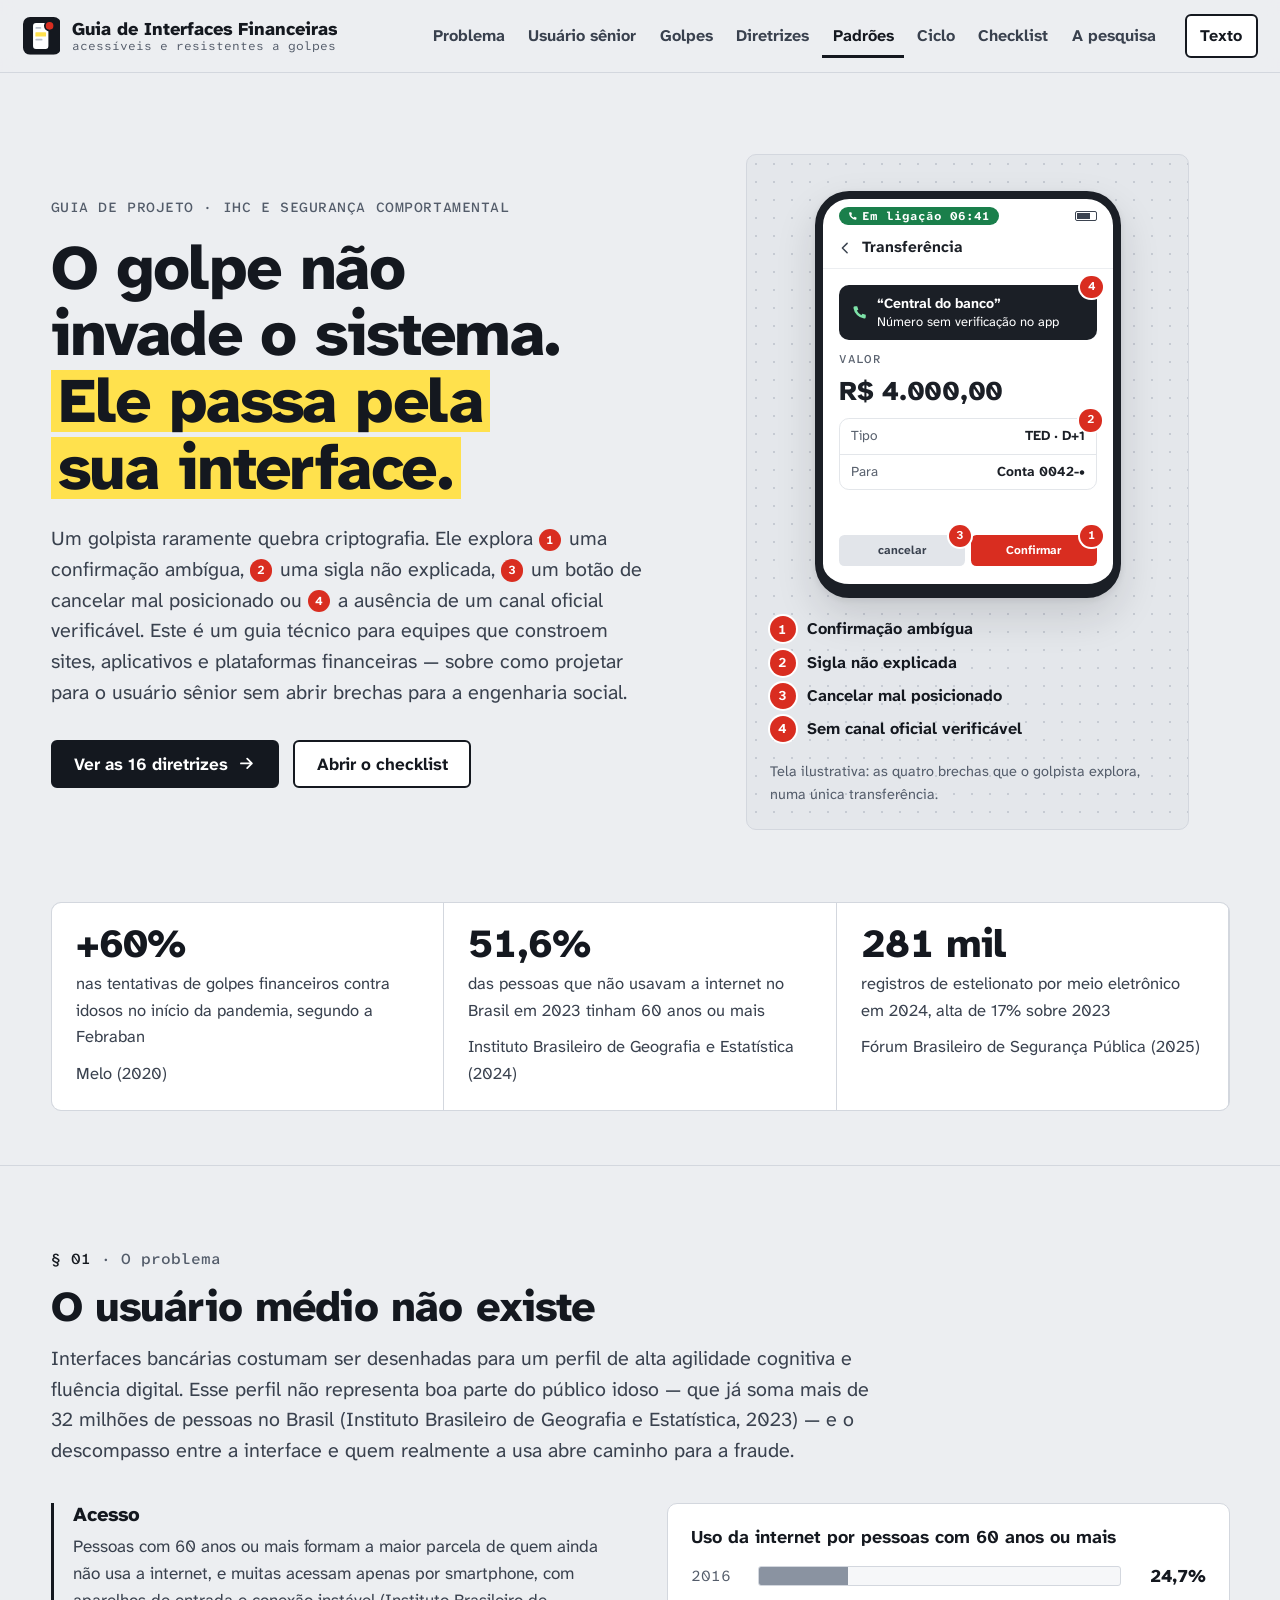
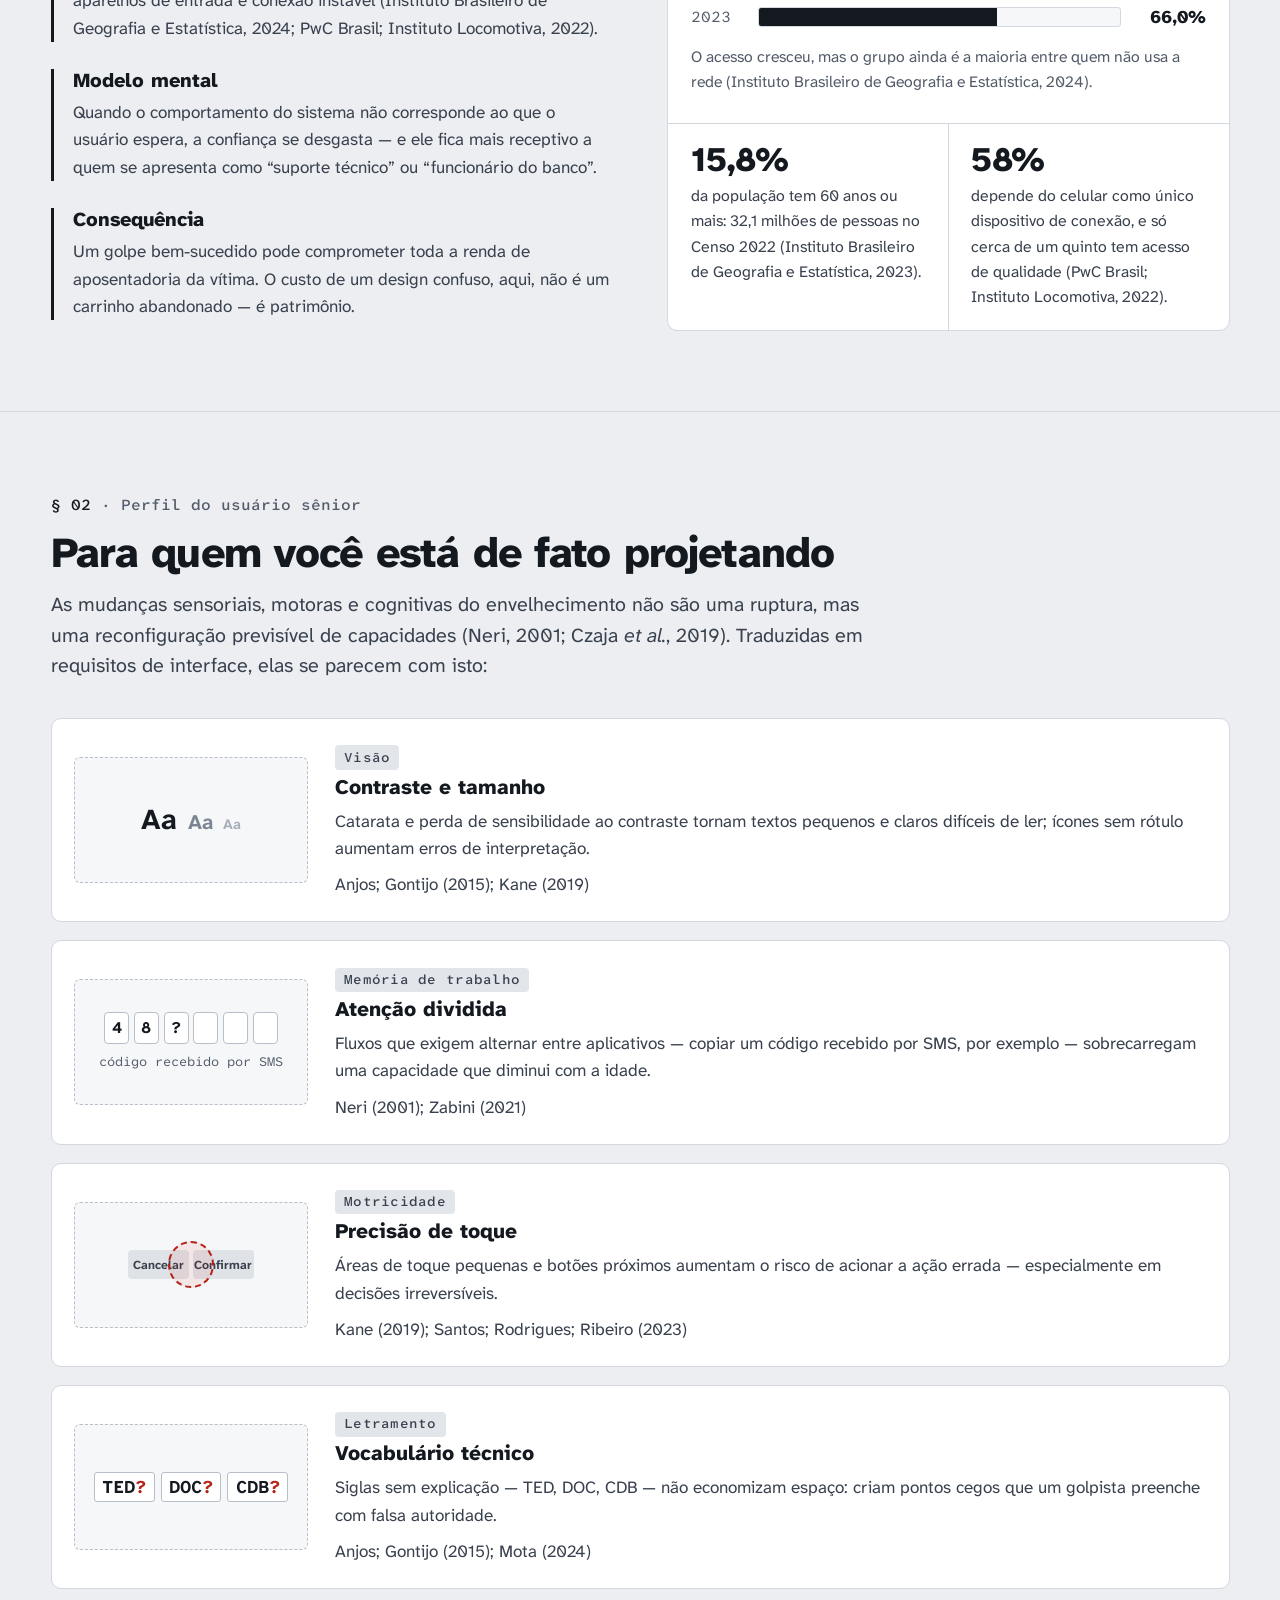
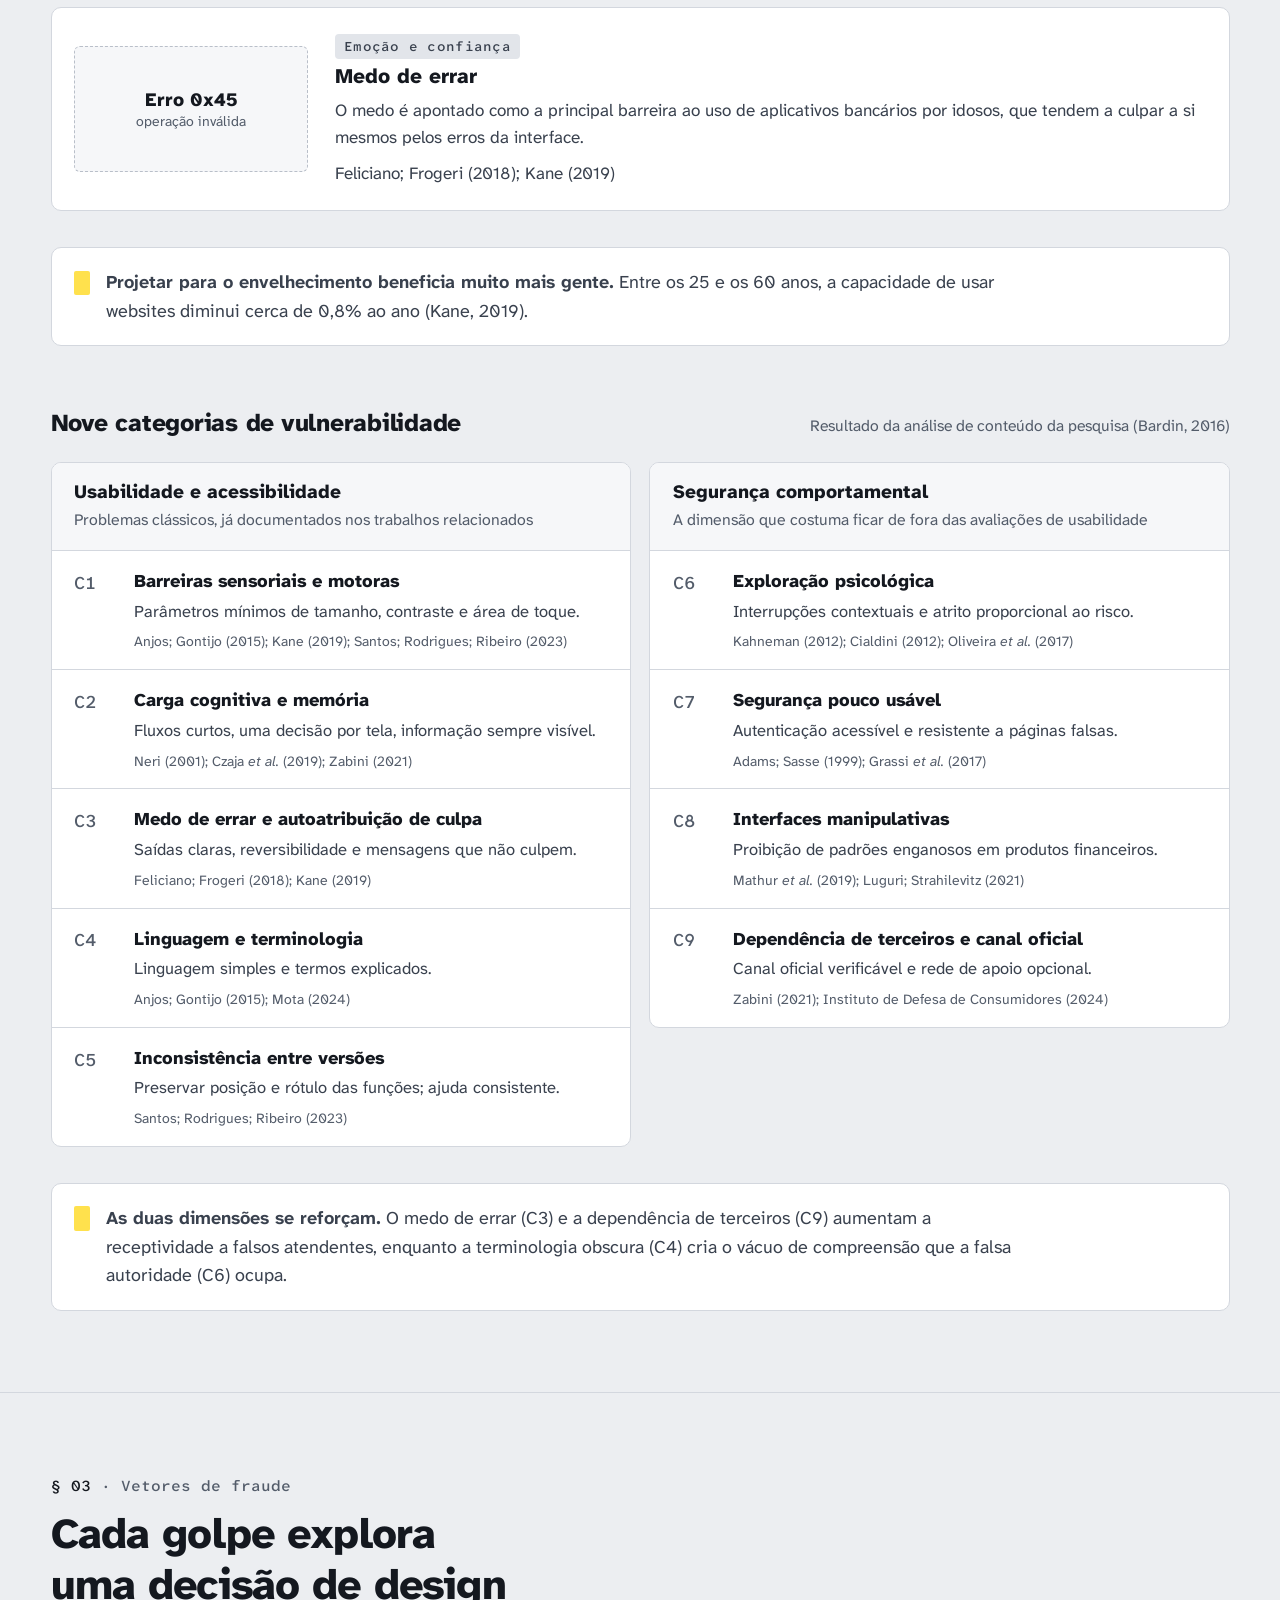
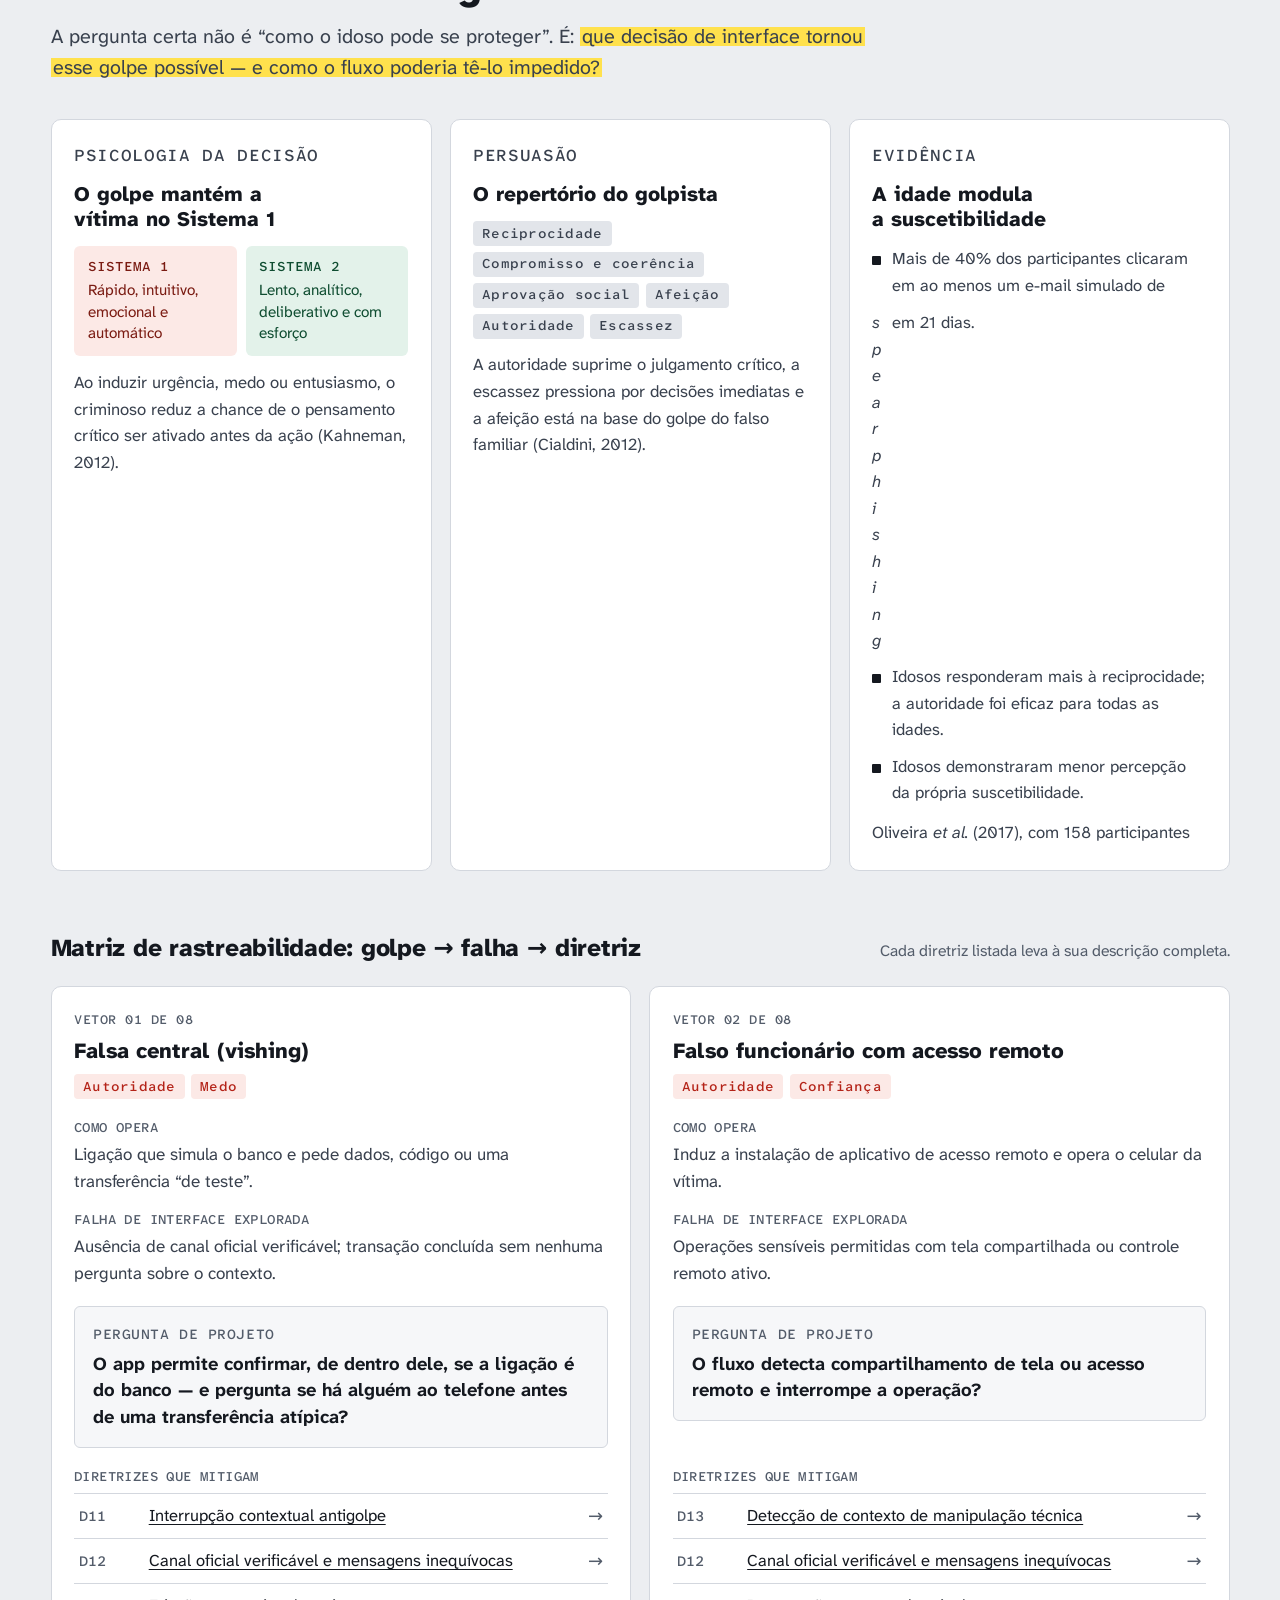
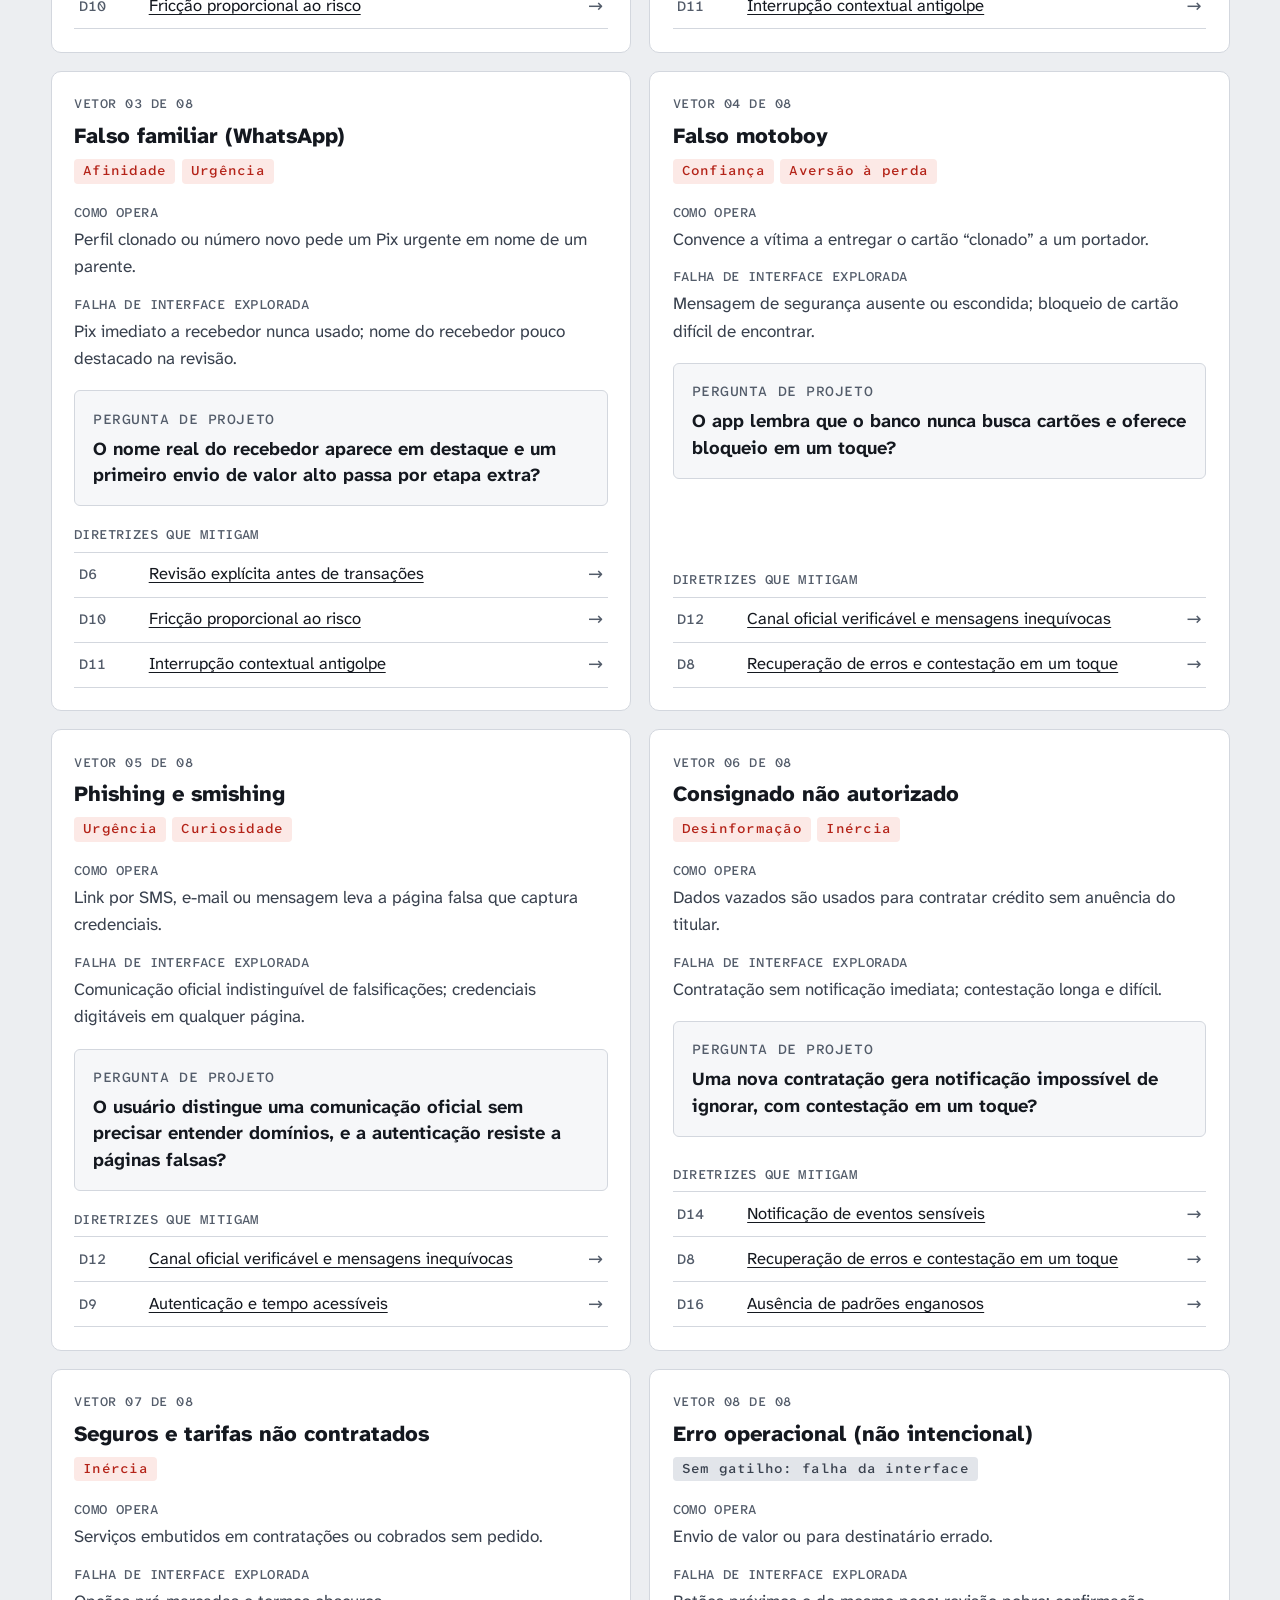
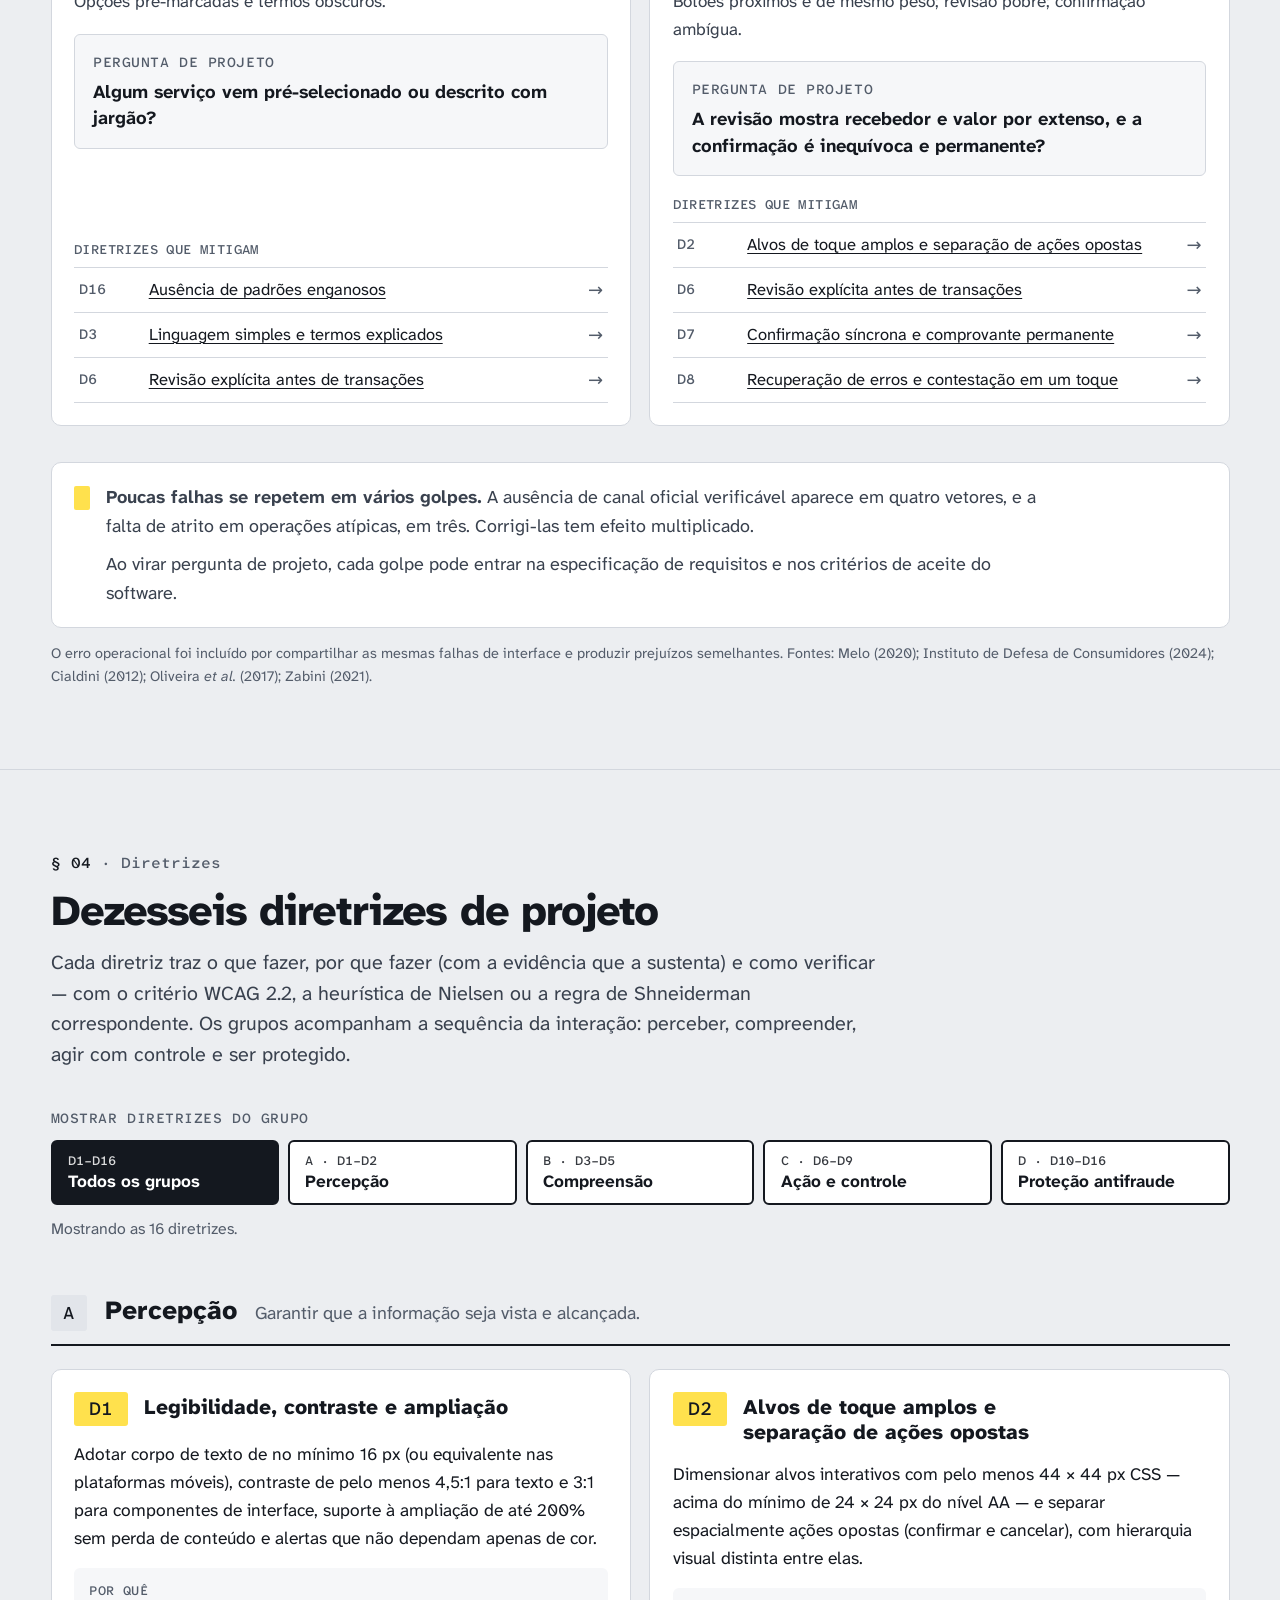
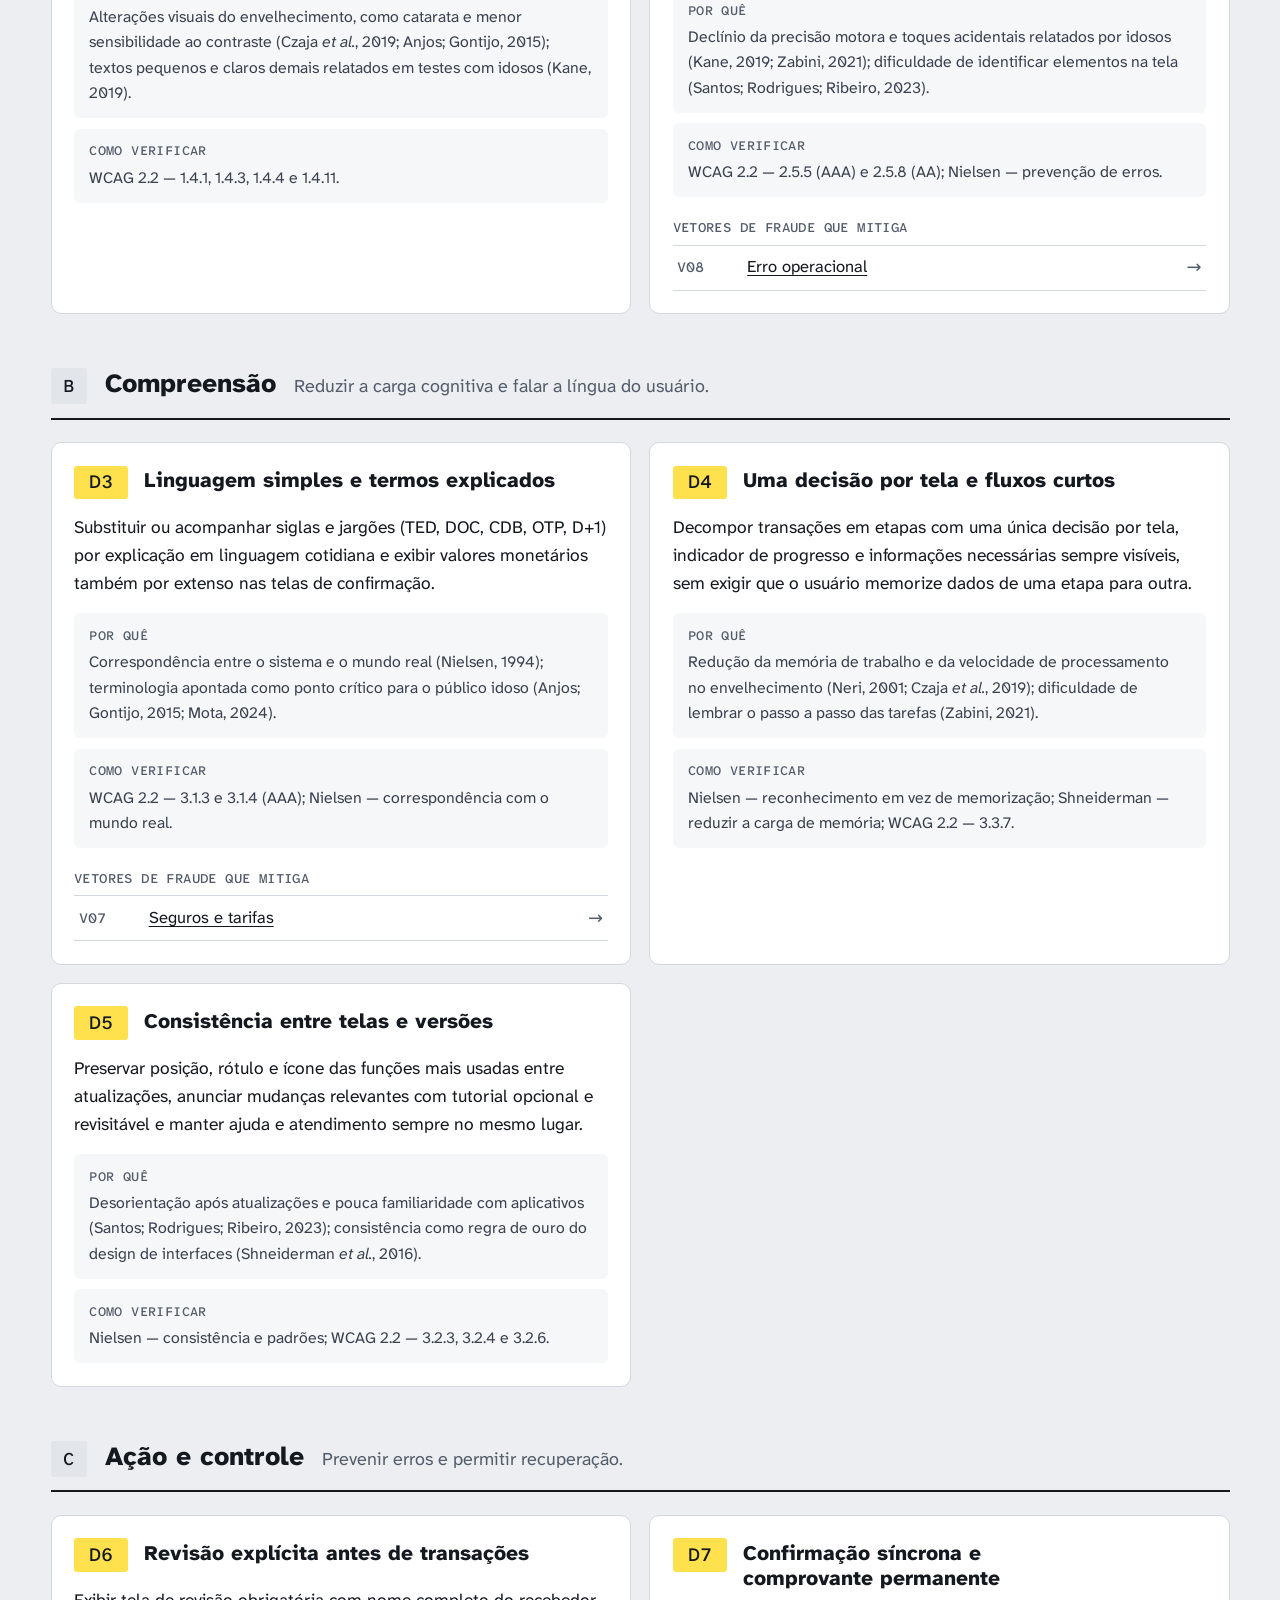
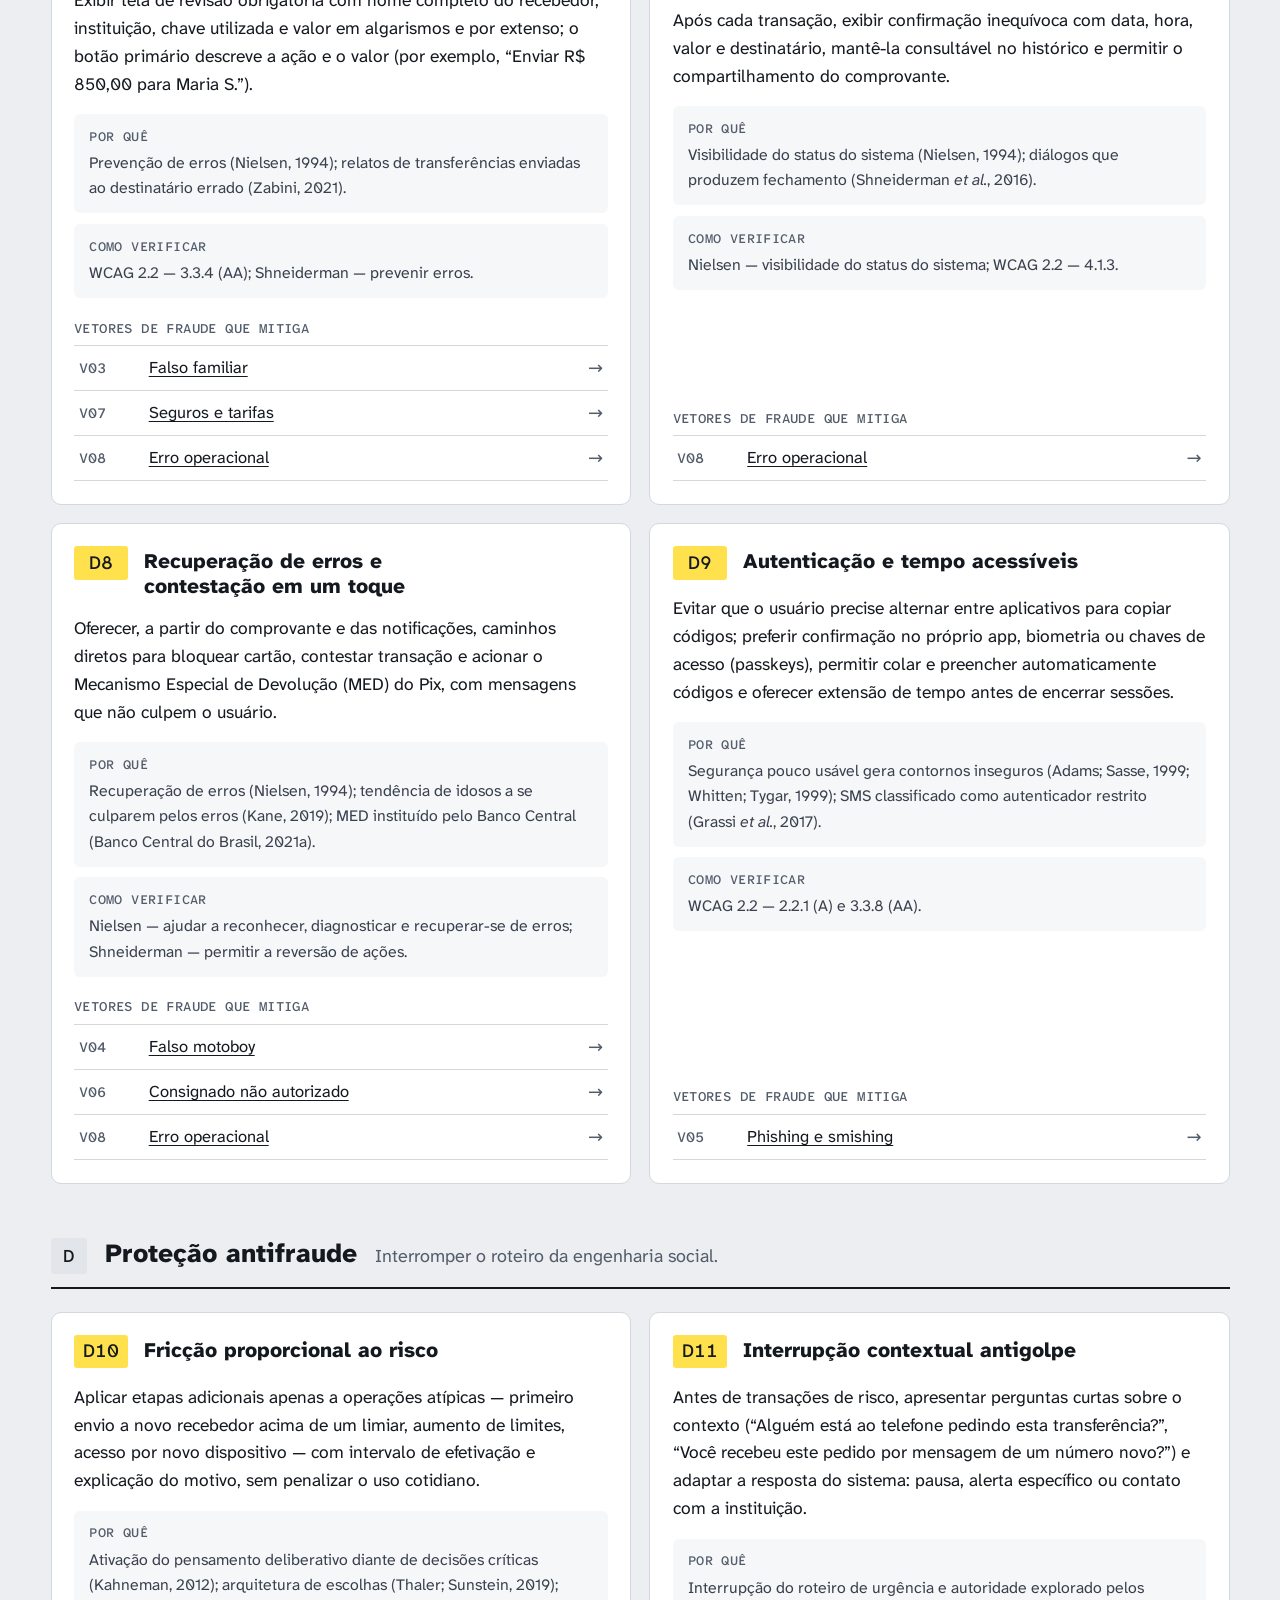
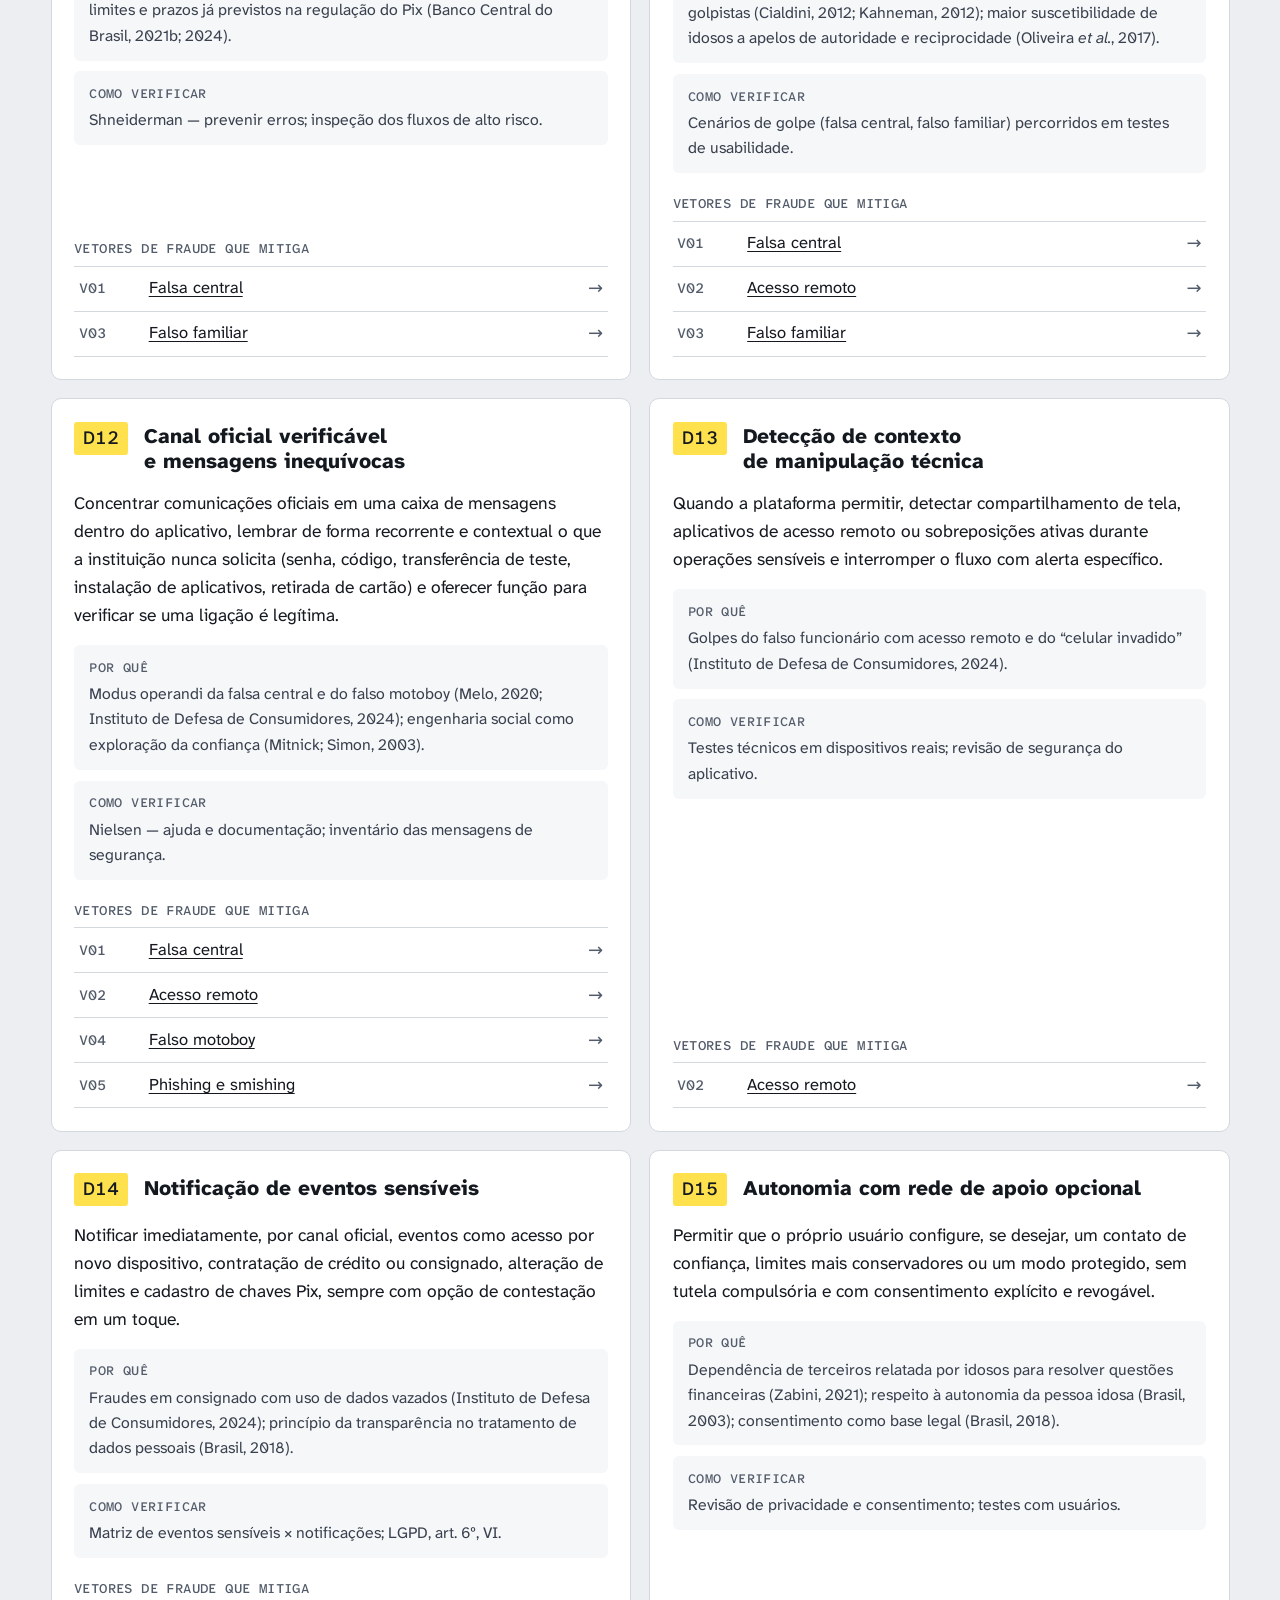
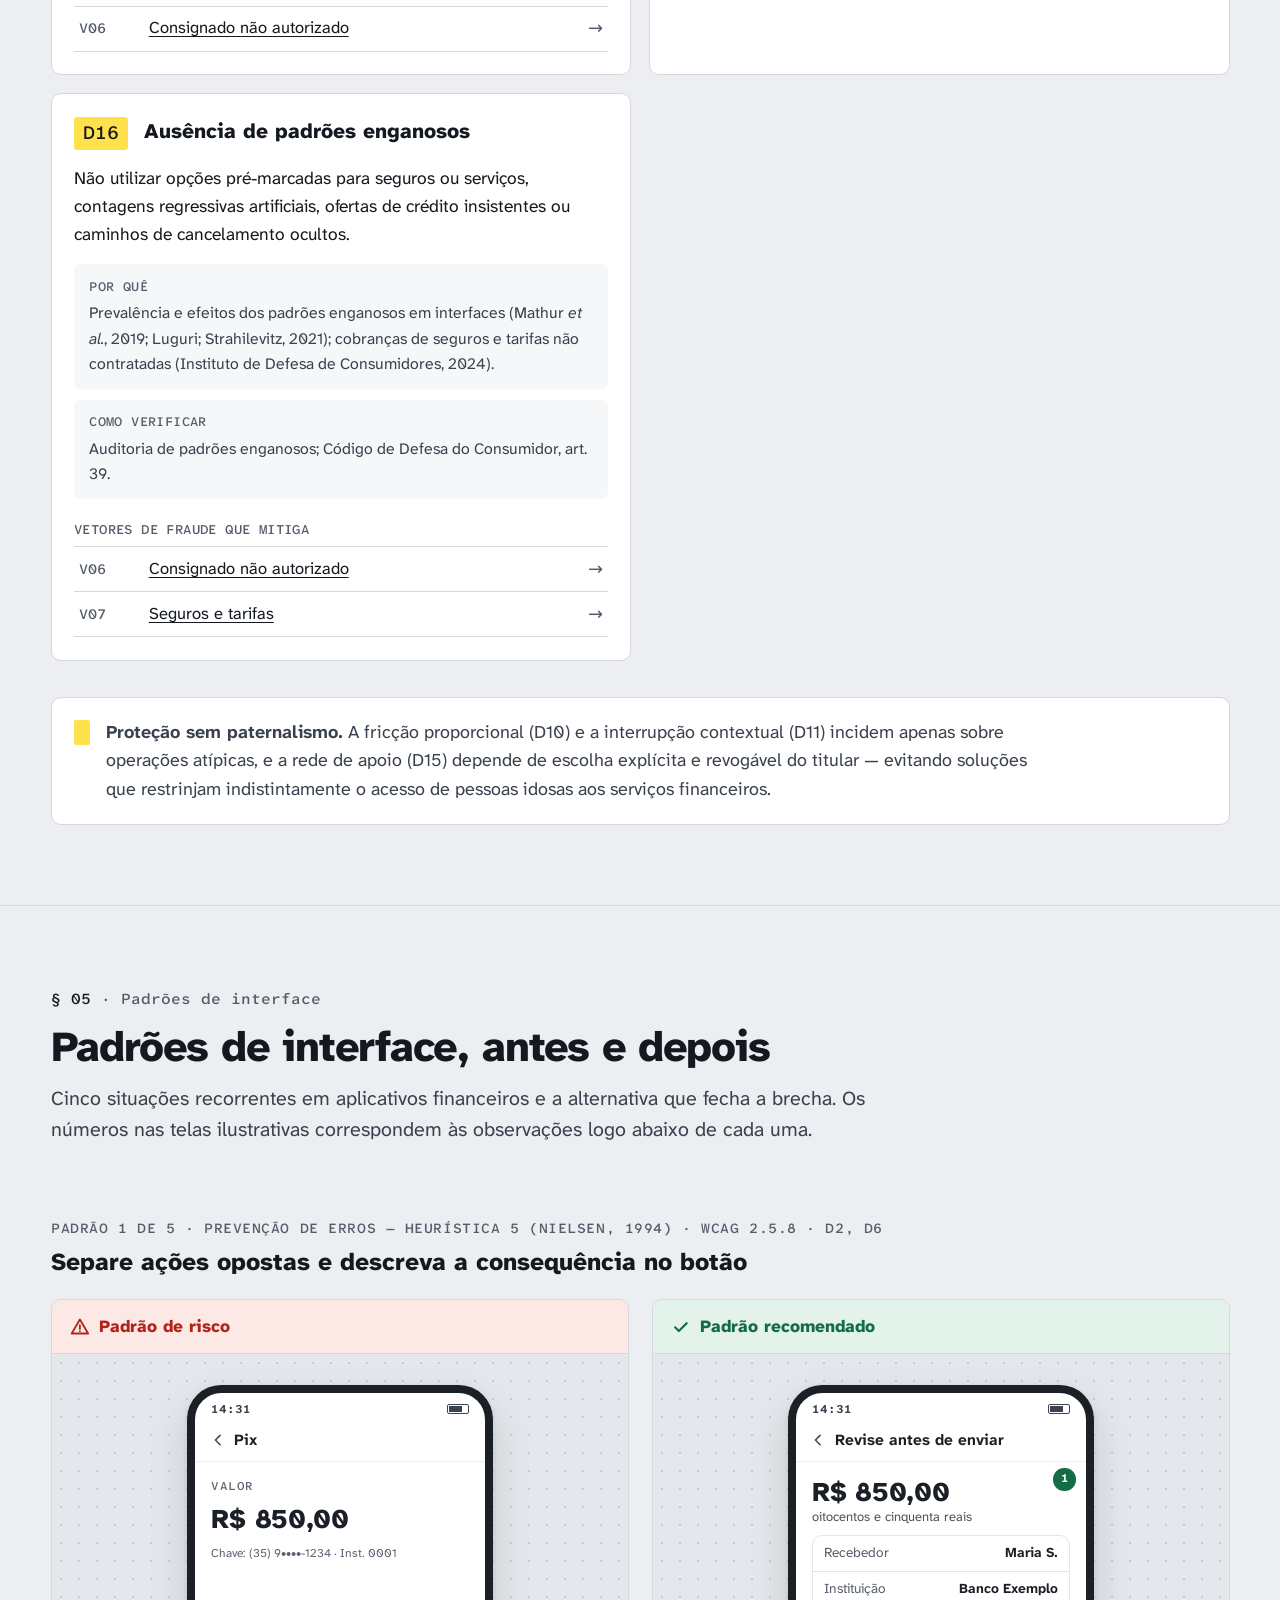
==== index.html @ 8b3ca44f "Reconstrói o site do TCC como "Guia de Interfaces Financeiras" - index.html substitui design-senior-" ====
<!DOCTYPE html>
<html lang="pt-BR">
<head>
<meta charset="UTF-8">
<meta name="viewport" content="width=device-width, initial-scale=1, viewport-fit=cover">
<title>Guia de Interfaces Financeiras</title>
<meta name="description" content="Guia com 16 diretrizes, padrões de interface e checklist para criar apps financeiros acessíveis ao público idoso e resistentes à engenharia social.">
<meta name="author" content="Leonardo Brandão; Endrio Emanuel Ferreira Soares">
<meta name="keywords" content="interação humano-computador, acessibilidade, engenharia social, fraudes financeiras, pessoa idosa, WCAG 2.2, guia de interfaces">
<meta name="theme-color" content="#14181f">
<meta name="color-scheme" content="light">
<meta name="robots" content="index, follow">
<link rel="canonical" href="https://guia-interfaces-financeiras.vercel.app/">

<meta property="og:type" content="website">
<meta property="og:locale" content="pt_BR">
<meta property="og:site_name" content="Guia de Interfaces Financeiras">
<meta property="og:title" content="Guia de Interfaces Financeiras — o golpe não invade o sistema, ele passa pela sua interface">
<meta property="og:description" content="16 diretrizes, 8 vetores de fraude mapeados, padrões antes e depois e um checklist de 26 itens para interfaces financeiras acessíveis ao público idoso e resistentes a golpes.">
<meta property="og:url" content="https://guia-interfaces-financeiras.vercel.app/">
<meta property="og:image" content="https://guia-interfaces-financeiras.vercel.app/assets/img/og-image.png">
<meta property="og:image:width" content="1200">
<meta property="og:image:height" content="630">
<meta property="og:image:alt" content="Guia de Interfaces Financeiras: o golpe não invade o sistema, ele passa pela sua interface.">
<meta name="twitter:card" content="summary_large_image">
<meta name="twitter:title" content="Guia de Interfaces Financeiras">
<meta name="twitter:description" content="Interfaces financeiras acessíveis ao público idoso e resistentes à engenharia social.">
<meta name="twitter:image" content="https://guia-interfaces-financeiras.vercel.app/assets/img/og-image.png">

<link rel="icon" href="/favicon.ico" sizes="32x32">
<link rel="icon" href="/favicon.svg" type="image/svg+xml">
<link rel="apple-touch-icon" href="/apple-touch-icon.png">
<link rel="manifest" href="/site.webmanifest">

<link rel="preconnect" href="https://fonts.googleapis.com">
<link rel="preconnect" href="https://fonts.gstatic.com" crossorigin>
<link rel="stylesheet" href="https://fonts.googleapis.com/css2?family=Atkinson+Hyperlegible+Next:ital,wght@0,400;0,700;0,800;1,400&family=Atkinson+Hyperlegible+Mono:wght@500&display=swap">
<link rel="stylesheet" href="/assets/css/styles.css?v=15">
<script src="/assets/js/boot.js?v=15"></script>
<script src="/assets/js/app.js?v=15" defer></script>

<script type="application/ld+json">
{
  "@context": "https://schema.org",
  "@graph": [
    {
      "@type": "WebSite",
      "name": "Guia de Interfaces Financeiras",
      "url": "https://guia-interfaces-financeiras.vercel.app/",
      "inLanguage": "pt-BR"
    },
    {
      "@type": "Thesis",
      "name": "Guia para o desenvolvimento de interfaces financeiras acessíveis ao público idoso e resistentes à engenharia social",
      "inSupportOf": "Bacharelado em Sistemas de Informação",
      "inLanguage": "pt-BR",
      "datePublished": "2026",
      "author": [
        { "@type": "Person", "name": "Leonardo Brandão" },
        { "@type": "Person", "name": "Endrio Emanuel Ferreira Soares" }
      ],
      "contributor": { "@type": "Person", "name": "Daniela Augusta Guimarães Dias", "jobTitle": "Orientadora" },
      "sourceOrganization": {
        "@type": "EducationalOrganization",
        "name": "Instituto Federal de Educação, Ciência e Tecnologia do Sul de Minas Gerais — Campus Machado"
      },
      "keywords": "interação humano-computador; acessibilidade; engenharia social; fraudes financeiras; pessoa idosa",
      "abstract": "Guia metodológico, em formato de website, que orienta desenvolvedores, designers e equipes de produto na criação de interfaces financeiras acessíveis ao público idoso e estruturalmente mais resistentes a golpes baseados em engenharia social."
    }
  ]
}
</script>
</head>
<body>

<svg width="0" height="0" class="visually-hidden" aria-hidden="true" focusable="false">
  <symbol id="i-logo" viewBox="0 0 64 64"><rect width="64" height="64" rx="12" fill="#14181f"/><rect x="17" y="10" width="26" height="44" rx="5" fill="#fff"/><rect x="21" y="26" width="18" height="7" rx="1" fill="#ffe14d"/><rect x="21" y="37" width="12" height="3" rx="1.5" fill="#b9bfc9"/><rect x="21" y="17" width="10" height="3" rx="1.5" fill="#b9bfc9"/><circle cx="45" cy="15" r="8" fill="#d92d20" stroke="#14181f" stroke-width="3"/></symbol>
  <symbol id="i-menu" viewBox="0 0 24 24"><path d="M4 7h16M4 12h16M4 17h16" fill="none" stroke="currentColor" stroke-width="2.2" stroke-linecap="round"/></symbol>
  <symbol id="i-close" viewBox="0 0 24 24"><path d="M6 6l12 12M18 6 6 18" fill="none" stroke="currentColor" stroke-width="2.2" stroke-linecap="round"/></symbol>
  <symbol id="i-warn" viewBox="0 0 24 24"><path d="M12 3 2 20h20L12 3Z" fill="none" stroke="currentColor" stroke-width="2.2" stroke-linejoin="round"/><path d="M12 10v4.5M12 17.2v.01" stroke="currentColor" stroke-width="2.2" stroke-linecap="round"/></symbol>
  <symbol id="i-check" viewBox="0 0 24 24"><path d="m5 12.5 4.5 4.5L19 7.5" fill="none" stroke="currentColor" stroke-width="2.6" stroke-linecap="round" stroke-linejoin="round"/></symbol>
  <symbol id="i-back" viewBox="0 0 24 24"><path d="M15 5 8 12l7 7" fill="none" stroke="currentColor" stroke-width="2.2" stroke-linecap="round" stroke-linejoin="round"/></symbol>
  <symbol id="i-phone" viewBox="0 0 24 24"><path d="M6.6 3h3l1.5 4.5-2 1.3a12 12 0 0 0 6.1 6.1l1.3-2 4.5 1.5v3a2 2 0 0 1-2.2 2A17 17 0 0 1 4.6 5.2 2 2 0 0 1 6.6 3Z" fill="currentColor"/></symbol>
  <symbol id="i-finger" viewBox="0 0 24 24"><path d="M12 11v3.5c0 2.2-.6 4.2-1.7 6M8.5 9.6A3.5 3.5 0 0 1 15.5 11v2.2c0 2.4-.5 4.8-1.4 7M5.6 8.2A7 7 0 0 1 19 11v1.5M5 12v1.5c0 2-.4 3.7-1 5.3M17.5 18c.6-1.6 1-3.3 1.2-5" fill="none" stroke="currentColor" stroke-width="1.7" stroke-linecap="round"/></symbol>
  <symbol id="i-lock" viewBox="0 0 24 24"><rect x="5" y="10.5" width="14" height="10" rx="2" fill="none" stroke="currentColor" stroke-width="2"/><path d="M8 10.5V8a4 4 0 0 1 8 0v2.5" fill="none" stroke="currentColor" stroke-width="2"/></symbol>
  <symbol id="i-chev" viewBox="0 0 24 24"><path d="m6 9 6 6 6-6" fill="none" stroke="currentColor" stroke-width="2.2" stroke-linecap="round" stroke-linejoin="round"/></symbol>
  <symbol id="i-up" viewBox="0 0 24 24"><path d="M12 19V5M6 11l6-6 6 6" fill="none" stroke="currentColor" stroke-width="2.4" stroke-linecap="round" stroke-linejoin="round"/></symbol>
  <symbol id="i-print" viewBox="0 0 24 24"><path d="M7 9V3h10v6M7 17H4v-7h16v7h-3M7 14h10v7H7z" fill="none" stroke="currentColor" stroke-width="2" stroke-linejoin="round"/></symbol>
  <symbol id="i-arrow" viewBox="0 0 24 24"><path d="M5 12h14M13 6l6 6-6 6" fill="none" stroke="currentColor" stroke-width="2.2" stroke-linecap="round" stroke-linejoin="round"/></symbol>
</svg>

<a class="skip" href="#conteudo">Pular para o conteúdo</a>

<header class="top">
  <div class="topbar">
    <a class="brand" href="#inicio">
      <svg aria-hidden="true"><use href="#i-logo"/></svg>
      <span class="brand-name"><b>Guia de Interfaces Financeiras</b><small>acessíveis e resistentes a golpes</small></span>
    </a>
    <nav class="primary" id="menu" aria-label="Seções do guia">
      <ul>
        <li><a href="#problema">Problema</a></li>
        <li><a href="#usuario">Usuário sênior</a></li>
        <li><a href="#golpes">Golpes</a></li>
        <li><a href="#diretrizes">Diretrizes</a></li>
        <li><a href="#padroes">Padrões</a></li>
        <li><a href="#ciclo">Ciclo</a></li>
        <li><a href="#checklist">Checklist</a></li>
        <li><a href="#pesquisa">A pesquisa</a></li>
      </ul>
    </nav>
    <div class="tools">
      <div class="textsize">
        <button class="tool-btn" type="button" id="ts-btn" aria-expanded="false" aria-controls="ts-panel"><span class="visually-hidden">Tamanho do </span>Texto</button>
        <div class="ts-panel" id="ts-panel" hidden>
          <p id="ts-title">Tamanho do texto</p>
          <div class="seg" role="group" aria-labelledby="ts-title">
            <button type="button" data-scale="1" aria-pressed="true"><span class="s1">Padrão</span></button>
            <button type="button" data-scale="1.15" aria-pressed="false"><span class="s2">Maior</span></button>
            <button type="button" data-scale="1.3" aria-pressed="false"><span class="s3">Máximo</span></button>
          </div>
          <p class="small">A página se reorganiza para manter tudo fácil de ler e de tocar.</p>
        </div>
      </div>
      <button class="tool-btn menu-btn" type="button" aria-expanded="false" aria-controls="menu"><svg aria-hidden="true"><use href="#i-menu"/></svg><span class="lbl">Menu</span></button>
    </div>
  </div>
  <div class="read-progress" aria-hidden="true"></div>
</header>

<main id="conteudo" tabindex="-1">

  <div class="wrap hero" id="inicio">
    <div class="hero-grid">
      <div>
        <p class="eyebrow">Guia de projeto · IHC e segurança comportamental</p>
        <h1>O golpe não invade o sistema. <span class="hl">Ele passa pela sua interface.</span></h1>
        <p class="lede">Um golpista raramente quebra criptografia. Ele explora <span class="pin" aria-hidden="true">1</span> uma confirmação ambígua, <span class="pin" aria-hidden="true">2</span> uma sigla não explicada, <span class="pin" aria-hidden="true">3</span> um botão de cancelar mal posicionado ou <span class="pin" aria-hidden="true">4</span> a ausência de um canal oficial verificável. Este é um guia técnico para equipes que constroem sites, aplicativos e plataformas financeiras — sobre como projetar para o usuário sênior sem abrir brechas para a engenharia social.</p>
        <div class="hero-cta">
          <a class="btn" href="#diretrizes">Ver as 16 diretrizes <svg aria-hidden="true"><use href="#i-arrow"/></svg></a>
          <a class="btn btn--line" href="#checklist">Abrir o checklist</a>
        </div>
      </div>

      <figure class="board" aria-labelledby="board-cap">
        <div class="phone" role="img" aria-label="Tela ilustrativa de transferência com quatro falhas marcadas: botão Confirmar genérico, sigla TED D+1 sem explicação, botão cancelar pequeno ao lado do confirmar e uma ligação da suposta central do banco sem forma de verificação no app.">
          <div class="ph-status"><span class="ph-call"><svg><use href="#i-phone"/></svg>Em ligação 06:41</span><span class="bat"></span></div>
          <div class="ph-bar"><svg><use href="#i-back"/></svg>Transferência</div>
          <div class="ph-body">
            <div class="ph-callcard a"><span class="pin">4</span><svg><use href="#i-phone"/></svg><span><b>“Central do banco”</b>Número sem verificação no app</span></div>
            <span class="ph-lbl">Valor</span>
            <span class="ph-amt">R$ 4.000,00</span>
            <div class="ph-rows a"><span class="pin">2</span><div><span>Tipo</span><span>TED · D+1</span></div><div><span>Para</span><span>Conta 0042-•</span></div></div>
            <span class="ph-fill"></span>
            <div class="m-row"><span class="m-btn flat a"><span class="pin">3</span>cancelar</span><span class="m-btn bad a"><span class="pin">1</span>Confirmar</span></div>
          </div>
        </div>
        <ol class="board-legend" aria-label="Falhas marcadas na tela">
          <li><span class="pin" aria-hidden="true">1</span>Confirmação ambígua</li>
          <li><span class="pin" aria-hidden="true">2</span>Sigla não explicada</li>
          <li><span class="pin" aria-hidden="true">3</span>Cancelar mal posicionado</li>
          <li><span class="pin" aria-hidden="true">4</span>Sem canal oficial verificável</li>
        </ol>
        <figcaption class="board-caption" id="board-cap">Tela ilustrativa: as quatro brechas que o golpista explora, numa única transferência.</figcaption>
      </figure>
    </div>

    <div class="facts-strip">
      <div class="fact"><b>+60%</b><span>nas tentativas de golpes financeiros contra idosos no início da pandemia, segundo a Febraban</span><span class="src">Melo (2020)</span></div>
      <div class="fact"><b>51,6%</b><span>das pessoas que não usavam a internet no Brasil em 2023 tinham 60 anos ou mais</span><span class="src">Instituto Brasileiro de Geografia e Estatística (2024)</span></div>
      <div class="fact"><b>281 mil</b><span>registros de estelionato por meio eletrônico em 2024, alta de 17% sobre 2023</span><span class="src">Fórum Brasileiro de Segurança Pública (2025)</span></div>
    </div>
  </div>

  <section id="problema" aria-labelledby="h-problema">
    <div class="wrap">
      <div class="sec-head">
        <p class="sec-num"><b>§ 01</b> · O problema</p>
        <h2 id="h-problema">O usuário médio não existe</h2>
        <p class="lede">Interfaces bancárias costumam ser desenhadas para um perfil de alta agilidade cognitiva e fluência digital. Esse perfil não representa boa parte do público idoso — que já soma mais de 32 milhões de pessoas no Brasil (Instituto Brasileiro de Geografia e Estatística, 2023) — e o descompasso entre a interface e quem realmente a usa abre caminho para a fraude.</p>
      </div>

      <div class="problem">
        <ul class="premises">
          <li><h3>Acesso</h3><p>Pessoas com 60 anos ou mais formam a maior parcela de quem ainda não usa a internet, e muitas acessam apenas por smartphone, com aparelhos de entrada e conexão instável (Instituto Brasileiro de Geografia e Estatística, 2024; PwC Brasil; Instituto Locomotiva, 2022).</p></li>
          <li><h3>Modelo mental</h3><p>Quando o comportamento do sistema não corresponde ao que o usuário espera, a confiança se desgasta — e ele fica mais receptivo a quem se apresenta como “suporte técnico” ou “funcionário do banco”.</p></li>
          <li><h3>Consequência</h3><p>Um golpe bem-sucedido pode comprometer toda a renda de aposentadoria da vítima. O custo de um design confuso, aqui, não é um carrinho abandonado — é patrimônio.</p></li>
        </ul>

        <div class="sheet data-sheet">
          <div>
            <h3>Uso da internet por pessoas com 60 anos ou mais</h3>
            <div class="bars" role="img" aria-label="Uso da internet por idosos: 24,7% em 2016 e 66,0% em 2023">
              <div class="bar-row"><span class="yr">2016</span><span class="bar-track"><span class="bar-fill w247"></span></span><span class="val">24,7%</span></div>
              <div class="bar-row"><span class="yr">2023</span><span class="bar-track"><span class="bar-fill w660"></span></span><span class="val">66,0%</span></div>
            </div>
            <p class="small mt-s">O acesso cresceu, mas o grupo ainda é a maioria entre quem não usa a rede (Instituto Brasileiro de Geografia e Estatística, 2024).</p>
          </div>
          <div class="data-pair">
            <div><b>15,8%</b><span>da população tem 60 anos ou mais: 32,1 milhões de pessoas no Censo 2022 (Instituto Brasileiro de Geografia e Estatística, 2023).</span></div>
            <div><b>58%</b><span>depende do celular como único dispositivo de conexão, e só cerca de um quinto tem acesso de qualidade (PwC Brasil; Instituto Locomotiva, 2022).</span></div>
          </div>
        </div>
      </div>
    </div>
  </section>

  <section id="usuario" aria-labelledby="h-usuario">
    <div class="wrap">
      <div class="sec-head">
        <p class="sec-num"><b>§ 02</b> · Perfil do usuário sênior</p>
        <h2 id="h-usuario">Para quem você está de fato projetando</h2>
        <p class="lede">As mudanças sensoriais, motoras e cognitivas do envelhecimento não são uma ruptura, mas uma reconfiguração previsível de capacidades (Neri, 2001; Czaja <em>et al.</em>, 2019). Traduzidas em requisitos de interface, elas se parecem com isto:</p>
      </div>

      <ul class="abilities">
        <li class="ability">
          <div class="specimen" aria-hidden="true"><div class="sp-contrast"><span></span><span></span><span></span></div></div>
          <div><span class="tag">Visão</span><h3>Contraste e tamanho</h3><p>Catarata e perda de sensibilidade ao contraste tornam textos pequenos e claros difíceis de ler; ícones sem rótulo aumentam erros de interpretação.</p><p class="src">Anjos; Gontijo (2015); Kane (2019)</p></div>
        </li>
        <li class="ability">
          <div class="specimen" aria-hidden="true"><div class="sp-code"><div class="boxes"><i>4</i><i>8</i><i>?</i><i></i><i></i><i></i></div><small>código recebido por SMS</small></div></div>
          <div><span class="tag">Memória de trabalho</span><h3>Atenção dividida</h3><p>Fluxos que exigem alternar entre aplicativos — copiar um código recebido por SMS, por exemplo — sobrecarregam uma capacidade que diminui com a idade.</p><p class="src">Neri (2001); Zabini (2021)</p></div>
        </li>
        <li class="ability">
          <div class="specimen" aria-hidden="true"><div class="sp-touch"><i>Cancelar</i><i>Confirmar</i><b></b></div></div>
          <div><span class="tag">Motricidade</span><h3>Precisão de toque</h3><p>Áreas de toque pequenas e botões próximos aumentam o risco de acionar a ação errada — especialmente em decisões irreversíveis.</p><p class="src">Kane (2019); Santos; Rodrigues; Ribeiro (2023)</p></div>
        </li>
        <li class="ability">
          <div class="specimen" aria-hidden="true"><div class="sp-words"><span>TED</span><span>DOC</span><span>CDB</span></div></div>
          <div><span class="tag">Letramento</span><h3>Vocabulário técnico</h3><p>Siglas sem explicação — TED, DOC, CDB — não economizam espaço: criam pontos cegos que um golpista preenche com falsa autoridade.</p><p class="src">Anjos; Gontijo (2015); Mota (2024)</p></div>
        </li>
        <li class="ability">
          <div class="specimen" aria-hidden="true"><div class="sp-fear">Erro 0x45<small>operação inválida</small></div></div>
          <div><span class="tag">Emoção e confiança</span><h3>Medo de errar</h3><p>O medo é apontado como a principal barreira ao uso de aplicativos bancários por idosos, que tendem a culpar a si mesmos pelos erros da interface.</p><p class="src">Feliciano; Frogeri (2018); Kane (2019)</p></div>
        </li>
      </ul>

      <div class="note"><span class="mk" aria-hidden="true"></span><div><p><strong>Projetar para o envelhecimento beneficia muito mais gente.</strong> Entre os 25 e os 60 anos, a capacidade de usar websites diminui cerca de 0,8% ao ano (Kane, 2019).</p></div></div>

      <div class="sub-head"><h3>Nove categorias de vulnerabilidade</h3><p class="small">Resultado da análise de conteúdo da pesquisa (Bardin, 2016)</p></div>
      <div class="vuln">
        <div class="vuln-col">
          <header><h4>Usabilidade e acessibilidade</h4><p>Problemas clássicos, já documentados nos trabalhos relacionados</p></header>
          <ol>
            <li><span class="cid">C1</span><div><strong>Barreiras sensoriais e motoras</strong><span class="impl">Parâmetros mínimos de tamanho, contraste e área de toque.</span><span class="ev">Anjos; Gontijo (2015); Kane (2019); Santos; Rodrigues; Ribeiro (2023)</span></div></li>
            <li><span class="cid">C2</span><div><strong>Carga cognitiva e memória</strong><span class="impl">Fluxos curtos, uma decisão por tela, informação sempre visível.</span><span class="ev">Neri (2001); Czaja <em>et al.</em> (2019); Zabini (2021)</span></div></li>
            <li><span class="cid">C3</span><div><strong>Medo de errar e autoatribuição de culpa</strong><span class="impl">Saídas claras, reversibilidade e mensagens que não culpem.</span><span class="ev">Feliciano; Frogeri (2018); Kane (2019)</span></div></li>
            <li><span class="cid">C4</span><div><strong>Linguagem e terminologia</strong><span class="impl">Linguagem simples e termos explicados.</span><span class="ev">Anjos; Gontijo (2015); Mota (2024)</span></div></li>
            <li><span class="cid">C5</span><div><strong>Inconsistência entre versões</strong><span class="impl">Preservar posição e rótulo das funções; ajuda consistente.</span><span class="ev">Santos; Rodrigues; Ribeiro (2023)</span></div></li>
          </ol>
        </div>
        <div class="vuln-col">
          <header><h4>Segurança comportamental</h4><p>A dimensão que costuma ficar de fora das avaliações de usabilidade</p></header>
          <ol start="6">
            <li><span class="cid">C6</span><div><strong>Exploração psicológica</strong><span class="impl">Interrupções contextuais e atrito proporcional ao risco.</span><span class="ev">Kahneman (2012); Cialdini (2012); Oliveira <em>et al.</em> (2017)</span></div></li>
            <li><span class="cid">C7</span><div><strong>Segurança pouco usável</strong><span class="impl">Autenticação acessível e resistente a páginas falsas.</span><span class="ev">Adams; Sasse (1999); Grassi <em>et al.</em> (2017)</span></div></li>
            <li><span class="cid">C8</span><div><strong>Interfaces manipulativas</strong><span class="impl">Proibição de padrões enganosos em produtos financeiros.</span><span class="ev">Mathur <em>et al.</em> (2019); Luguri; Strahilevitz (2021)</span></div></li>
            <li><span class="cid">C9</span><div><strong>Dependência de terceiros e canal oficial</strong><span class="impl">Canal oficial verificável e rede de apoio opcional.</span><span class="ev">Zabini (2021); Instituto de Defesa de Consumidores (2024)</span></div></li>
          </ol>
        </div>
      </div>
      <div class="note"><span class="mk" aria-hidden="true"></span><div><p><strong>As duas dimensões se reforçam.</strong> O medo de errar (C3) e a dependência de terceiros (C9) aumentam a receptividade a falsos atendentes, enquanto a terminologia obscura (C4) cria o vácuo de compreensão que a falsa autoridade (C6) ocupa.</p></div></div>
    </div>
  </section>

  <section id="golpes" aria-labelledby="h-golpes">
    <div class="wrap">
      <div class="sec-head">
        <p class="sec-num"><b>§ 03</b> · Vetores de fraude</p>
        <h2 id="h-golpes">Cada golpe explora uma decisão de design</h2>
        <p class="lede">A pergunta certa não é “como o idoso pode se proteger”. É: <span class="hl">que decisão de interface tornou esse golpe possível — e como o fluxo poderia tê-lo impedido?</span></p>
      </div>

      <div class="psych">
        <div class="sheet">
          <p class="eyebrow">Psicologia da decisão</p>
          <h3>O golpe mantém a vítima no Sistema 1</h3>
          <div class="sys">
            <div class="s1"><b>SISTEMA 1</b>Rápido, intuitivo, emocional e automático</div>
            <div class="s2"><b>SISTEMA 2</b>Lento, analítico, deliberativo e com esforço</div>
          </div>
          <p>Ao induzir urgência, medo ou entusiasmo, o criminoso reduz a chance de o pensamento crítico ser ativado antes da ação (Kahneman, 2012).</p>
        </div>
        <div class="sheet">
          <p class="eyebrow">Persuasão</p>
          <h3>O repertório do golpista</h3>
          <ul class="tags" aria-label="Princípios de persuasão de Cialdini">
            <li class="tag">Reciprocidade</li><li class="tag">Compromisso e coerência</li><li class="tag">Aprovação social</li><li class="tag">Afeição</li><li class="tag">Autoridade</li><li class="tag">Escassez</li>
          </ul>
          <p>A autoridade suprime o julgamento crítico, a escassez pressiona por decisões imediatas e a afeição está na base do golpe do falso familiar (Cialdini, 2012).</p>
        </div>
        <div class="sheet">
          <p class="eyebrow">Evidência</p>
          <h3>A idade modula a suscetibilidade</h3>
          <ul class="facts">
            <li>Mais de 40% dos participantes clicaram em ao menos um e-mail simulado de <em>spear phishing</em> em 21 dias.</li>
            <li>Idosos responderam mais à reciprocidade; a autoridade foi eficaz para todas as idades.</li>
            <li>Idosos demonstraram menor percepção da própria suscetibilidade.</li>
          </ul>
          <p class="src">Oliveira <em>et al.</em> (2017), com 158 participantes</p>
        </div>
      </div>

      <div class="sub-head"><h3>Matriz de rastreabilidade: golpe → falha → diretriz</h3><p class="small">Cada diretriz listada leva à sua descrição completa.</p></div>

      <div class="scam-grid" id="matriz">
        <article class="sheet scam" id="golpe-1" data-golpe="Falsa central" data-code="V01">
          <div class="scam-head"><p class="eyebrow">Vetor 01 de 08</p><h3>Falsa central (vishing)</h3><ul class="tags" aria-label="Gatilhos psicológicos"><li class="tag tag--risk">Autoridade</li><li class="tag tag--risk">Medo</li></ul></div>
          <dl><div><dt>Como opera</dt><dd>Ligação que simula o banco e pede dados, código ou uma transferência “de teste”.</dd></div><div><dt>Falha de interface explorada</dt><dd>Ausência de canal oficial verificável; transação concluída sem nenhuma pergunta sobre o contexto.</dd></div></dl>
          <div class="question"><span class="eyebrow">Pergunta de projeto</span><p>O app permite confirmar, de dentro dele, se a ligação é do banco — e pergunta se há alguém ao telefone antes de uma transferência atípica?</p></div>
          <div class="refs-box"><p class="xref-label">Diretrizes que mitigam</p><ul class="xref"><li><a href="#D11"><span class="xc">D11</span><span class="xn">Interrupção contextual antigolpe</span><span class="xa" aria-hidden="true">→</span></a></li><li><a href="#D12"><span class="xc">D12</span><span class="xn">Canal oficial verificável e mensagens inequívocas</span><span class="xa" aria-hidden="true">→</span></a></li><li><a href="#D10"><span class="xc">D10</span><span class="xn">Fricção proporcional ao risco</span><span class="xa" aria-hidden="true">→</span></a></li></ul></div>
        </article>
        <article class="sheet scam" id="golpe-2" data-golpe="Acesso remoto" data-code="V02">
          <div class="scam-head"><p class="eyebrow">Vetor 02 de 08</p><h3>Falso funcionário com acesso remoto</h3><ul class="tags" aria-label="Gatilhos psicológicos"><li class="tag tag--risk">Autoridade</li><li class="tag tag--risk">Confiança</li></ul></div>
          <dl><div><dt>Como opera</dt><dd>Induz a instalação de aplicativo de acesso remoto e opera o celular da vítima.</dd></div><div><dt>Falha de interface explorada</dt><dd>Operações sensíveis permitidas com tela compartilhada ou controle remoto ativo.</dd></div></dl>
          <div class="question"><span class="eyebrow">Pergunta de projeto</span><p>O fluxo detecta compartilhamento de tela ou acesso remoto e interrompe a operação?</p></div>
          <div class="refs-box"><p class="xref-label">Diretrizes que mitigam</p><ul class="xref"><li><a href="#D13"><span class="xc">D13</span><span class="xn">Detecção de contexto de manipulação técnica</span><span class="xa" aria-hidden="true">→</span></a></li><li><a href="#D12"><span class="xc">D12</span><span class="xn">Canal oficial verificável e mensagens inequívocas</span><span class="xa" aria-hidden="true">→</span></a></li><li><a href="#D11"><span class="xc">D11</span><span class="xn">Interrupção contextual antigolpe</span><span class="xa" aria-hidden="true">→</span></a></li></ul></div>
        </article>
        <article class="sheet scam" id="golpe-3" data-golpe="Falso familiar" data-code="V03">
          <div class="scam-head"><p class="eyebrow">Vetor 03 de 08</p><h3>Falso familiar (WhatsApp)</h3><ul class="tags" aria-label="Gatilhos psicológicos"><li class="tag tag--risk">Afinidade</li><li class="tag tag--risk">Urgência</li></ul></div>
          <dl><div><dt>Como opera</dt><dd>Perfil clonado ou número novo pede um Pix urgente em nome de um parente.</dd></div><div><dt>Falha de interface explorada</dt><dd>Pix imediato a recebedor nunca usado; nome do recebedor pouco destacado na revisão.</dd></div></dl>
          <div class="question"><span class="eyebrow">Pergunta de projeto</span><p>O nome real do recebedor aparece em destaque e um primeiro envio de valor alto passa por etapa extra?</p></div>
          <div class="refs-box"><p class="xref-label">Diretrizes que mitigam</p><ul class="xref"><li><a href="#D6"><span class="xc">D6</span><span class="xn">Revisão explícita antes de transações</span><span class="xa" aria-hidden="true">→</span></a></li><li><a href="#D10"><span class="xc">D10</span><span class="xn">Fricção proporcional ao risco</span><span class="xa" aria-hidden="true">→</span></a></li><li><a href="#D11"><span class="xc">D11</span><span class="xn">Interrupção contextual antigolpe</span><span class="xa" aria-hidden="true">→</span></a></li></ul></div>
        </article>
        <article class="sheet scam" id="golpe-4" data-golpe="Falso motoboy" data-code="V04">
          <div class="scam-head"><p class="eyebrow">Vetor 04 de 08</p><h3>Falso motoboy</h3><ul class="tags" aria-label="Gatilhos psicológicos"><li class="tag tag--risk">Confiança</li><li class="tag tag--risk">Aversão à perda</li></ul></div>
          <dl><div><dt>Como opera</dt><dd>Convence a vítima a entregar o cartão “clonado” a um portador.</dd></div><div><dt>Falha de interface explorada</dt><dd>Mensagem de segurança ausente ou escondida; bloqueio de cartão difícil de encontrar.</dd></div></dl>
          <div class="question"><span class="eyebrow">Pergunta de projeto</span><p>O app lembra que o banco nunca busca cartões e oferece bloqueio em um toque?</p></div>
          <div class="refs-box"><p class="xref-label">Diretrizes que mitigam</p><ul class="xref"><li><a href="#D12"><span class="xc">D12</span><span class="xn">Canal oficial verificável e mensagens inequívocas</span><span class="xa" aria-hidden="true">→</span></a></li><li><a href="#D8"><span class="xc">D8</span><span class="xn">Recuperação de erros e contestação em um toque</span><span class="xa" aria-hidden="true">→</span></a></li></ul></div>
        </article>
        <article class="sheet scam" id="golpe-5" data-golpe="Phishing e smishing" data-code="V05">
          <div class="scam-head"><p class="eyebrow">Vetor 05 de 08</p><h3>Phishing e smishing</h3><ul class="tags" aria-label="Gatilhos psicológicos"><li class="tag tag--risk">Urgência</li><li class="tag tag--risk">Curiosidade</li></ul></div>
          <dl><div><dt>Como opera</dt><dd>Link por SMS, e-mail ou mensagem leva a página falsa que captura credenciais.</dd></div><div><dt>Falha de interface explorada</dt><dd>Comunicação oficial indistinguível de falsificações; credenciais digitáveis em qualquer página.</dd></div></dl>
          <div class="question"><span class="eyebrow">Pergunta de projeto</span><p>O usuário distingue uma comunicação oficial sem precisar entender domínios, e a autenticação resiste a páginas falsas?</p></div>
          <div class="refs-box"><p class="xref-label">Diretrizes que mitigam</p><ul class="xref"><li><a href="#D12"><span class="xc">D12</span><span class="xn">Canal oficial verificável e mensagens inequívocas</span><span class="xa" aria-hidden="true">→</span></a></li><li><a href="#D9"><span class="xc">D9</span><span class="xn">Autenticação e tempo acessíveis</span><span class="xa" aria-hidden="true">→</span></a></li></ul></div>
        </article>
        <article class="sheet scam" id="golpe-6" data-golpe="Consignado não autorizado" data-code="V06">
          <div class="scam-head"><p class="eyebrow">Vetor 06 de 08</p><h3>Consignado não autorizado</h3><ul class="tags" aria-label="Gatilhos psicológicos"><li class="tag tag--risk">Desinformação</li><li class="tag tag--risk">Inércia</li></ul></div>
          <dl><div><dt>Como opera</dt><dd>Dados vazados são usados para contratar crédito sem anuência do titular.</dd></div><div><dt>Falha de interface explorada</dt><dd>Contratação sem notificação imediata; contestação longa e difícil.</dd></div></dl>
          <div class="question"><span class="eyebrow">Pergunta de projeto</span><p>Uma nova contratação gera notificação impossível de ignorar, com contestação em um toque?</p></div>
          <div class="refs-box"><p class="xref-label">Diretrizes que mitigam</p><ul class="xref"><li><a href="#D14"><span class="xc">D14</span><span class="xn">Notificação de eventos sensíveis</span><span class="xa" aria-hidden="true">→</span></a></li><li><a href="#D8"><span class="xc">D8</span><span class="xn">Recuperação de erros e contestação em um toque</span><span class="xa" aria-hidden="true">→</span></a></li><li><a href="#D16"><span class="xc">D16</span><span class="xn">Ausência de padrões enganosos</span><span class="xa" aria-hidden="true">→</span></a></li></ul></div>
        </article>
        <article class="sheet scam" id="golpe-7" data-golpe="Seguros e tarifas" data-code="V07">
          <div class="scam-head"><p class="eyebrow">Vetor 07 de 08</p><h3>Seguros e tarifas não contratados</h3><ul class="tags" aria-label="Gatilhos psicológicos"><li class="tag tag--risk">Inércia</li></ul></div>
          <dl><div><dt>Como opera</dt><dd>Serviços embutidos em contratações ou cobrados sem pedido.</dd></div><div><dt>Falha de interface explorada</dt><dd>Opções pré-marcadas e termos obscuros.</dd></div></dl>
          <div class="question"><span class="eyebrow">Pergunta de projeto</span><p>Algum serviço vem pré-selecionado ou descrito com jargão?</p></div>
          <div class="refs-box"><p class="xref-label">Diretrizes que mitigam</p><ul class="xref"><li><a href="#D16"><span class="xc">D16</span><span class="xn">Ausência de padrões enganosos</span><span class="xa" aria-hidden="true">→</span></a></li><li><a href="#D3"><span class="xc">D3</span><span class="xn">Linguagem simples e termos explicados</span><span class="xa" aria-hidden="true">→</span></a></li><li><a href="#D6"><span class="xc">D6</span><span class="xn">Revisão explícita antes de transações</span><span class="xa" aria-hidden="true">→</span></a></li></ul></div>
        </article>
        <article class="sheet scam" id="golpe-8" data-golpe="Erro operacional" data-code="V08">
          <div class="scam-head"><p class="eyebrow">Vetor 08 de 08</p><h3>Erro operacional (não intencional)</h3><ul class="tags" aria-label="Gatilhos psicológicos"><li class="tag">Sem gatilho: falha da interface</li></ul></div>
          <dl><div><dt>Como opera</dt><dd>Envio de valor ou para destinatário errado.</dd></div><div><dt>Falha de interface explorada</dt><dd>Botões próximos e de mesmo peso; revisão pobre; confirmação ambígua.</dd></div></dl>
          <div class="question"><span class="eyebrow">Pergunta de projeto</span><p>A revisão mostra recebedor e valor por extenso, e a confirmação é inequívoca e permanente?</p></div>
          <div class="refs-box"><p class="xref-label">Diretrizes que mitigam</p><ul class="xref"><li><a href="#D2"><span class="xc">D2</span><span class="xn">Alvos de toque amplos e separação de ações opostas</span><span class="xa" aria-hidden="true">→</span></a></li><li><a href="#D6"><span class="xc">D6</span><span class="xn">Revisão explícita antes de transações</span><span class="xa" aria-hidden="true">→</span></a></li><li><a href="#D7"><span class="xc">D7</span><span class="xn">Confirmação síncrona e comprovante permanente</span><span class="xa" aria-hidden="true">→</span></a></li><li><a href="#D8"><span class="xc">D8</span><span class="xn">Recuperação de erros e contestação em um toque</span><span class="xa" aria-hidden="true">→</span></a></li></ul></div>
        </article>
      </div>

      <div class="note"><span class="mk" aria-hidden="true"></span><div>
        <p><strong>Poucas falhas se repetem em vários golpes.</strong> A ausência de canal oficial verificável aparece em quatro vetores, e a falta de atrito em operações atípicas, em três. Corrigi-las tem efeito multiplicado.</p>
        <p>Ao virar pergunta de projeto, cada golpe pode entrar na especificação de requisitos e nos critérios de aceite do software.</p>
      </div></div>
      <p class="src mt-s">O erro operacional foi incluído por compartilhar as mesmas falhas de interface e produzir prejuízos semelhantes. Fontes: Melo (2020); Instituto de Defesa de Consumidores (2024); Cialdini (2012); Oliveira <em>et al.</em> (2017); Zabini (2021).</p>
    </div>
  </section>

  <section id="diretrizes" aria-labelledby="h-diretrizes">
    <div class="wrap">
      <div class="sec-head">
        <p class="sec-num"><b>§ 04</b> · Diretrizes</p>
        <h2 id="h-diretrizes">Dezesseis diretrizes de projeto</h2>
        <p class="lede">Cada diretriz traz o que fazer, por que fazer (com a evidência que a sustenta) e como verificar — com o critério WCAG 2.2, a heurística de Nielsen ou a regra de Shneiderman correspondente. Os grupos acompanham a sequência da interação: perceber, compreender, agir com controle e ser protegido.</p>
      </div>

      <div class="filter">
        <p class="eyebrow" id="filter-title">Mostrar diretrizes do grupo</p>
        <ul class="opts" aria-labelledby="filter-title">
          <li><button type="button" class="opt" data-filter="all" aria-pressed="true"><small>D1–D16</small>Todos os grupos</button></li>
          <li><button type="button" class="opt" data-filter="a" aria-pressed="false"><small>A · D1–D2</small>Percepção</button></li>
          <li><button type="button" class="opt" data-filter="b" aria-pressed="false"><small>B · D3–D5</small>Compreensão</button></li>
          <li><button type="button" class="opt" data-filter="c" aria-pressed="false"><small>C · D6–D9</small>Ação e controle</button></li>
          <li><button type="button" class="opt" data-filter="d" aria-pressed="false"><small>D · D10–D16</small>Proteção antifraude</button></li>
        </ul>
        <p class="filter-status" id="filter-status" aria-live="polite">Mostrando as 16 diretrizes.</p>
      </div>

      <div class="dgroup" data-group="a">
        <div class="dgroup-head"><span class="gl" aria-hidden="true">A</span><h3>Percepção</h3><p>Garantir que a informação seja vista e alcançada.</p></div>
        <div class="dgrid">
          <article class="sheet dcard" id="D1">
            <div class="dcard-head"><span class="did">D1</span><h4>Legibilidade, contraste e ampliação</h4></div>
            <p>Adotar corpo de texto de no mínimo 16 px (ou equivalente nas plataformas móveis), contraste de pelo menos 4,5:1 para texto e 3:1 para componentes de interface, suporte à ampliação de até 200% sem perda de conteúdo e alertas que não dependam apenas de cor.</p>
            <dl class="dmeta"><div><dt>Por quê</dt><dd>Alterações visuais do envelhecimento, como catarata e menor sensibilidade ao contraste (Czaja <em>et al.</em>, 2019; Anjos; Gontijo, 2015); textos pequenos e claros demais relatados em testes com idosos (Kane, 2019).</dd></div><div><dt>Como verificar</dt><dd>WCAG 2.2 — 1.4.1, 1.4.3, 1.4.4 e 1.4.11.</dd></div></dl>
          </article>
          <article class="sheet dcard" id="D2">
            <div class="dcard-head"><span class="did">D2</span><h4>Alvos de toque amplos e separação de ações opostas</h4></div>
            <p>Dimensionar alvos interativos com pelo menos 44 × 44 px CSS — acima do mínimo de 24 × 24 px do nível AA — e separar espacialmente ações opostas (confirmar e cancelar), com hierarquia visual distinta entre elas.</p>
            <dl class="dmeta"><div><dt>Por quê</dt><dd>Declínio da precisão motora e toques acidentais relatados por idosos (Kane, 2019; Zabini, 2021); dificuldade de identificar elementos na tela (Santos; Rodrigues; Ribeiro, 2023).</dd></div><div><dt>Como verificar</dt><dd>WCAG 2.2 — 2.5.5 (AAA) e 2.5.8 (AA); Nielsen — prevenção de erros.</dd></div></dl>
          </article>
        </div>
      </div>

      <div class="dgroup" data-group="b">
        <div class="dgroup-head"><span class="gl" aria-hidden="true">B</span><h3>Compreensão</h3><p>Reduzir a carga cognitiva e falar a língua do usuário.</p></div>
        <div class="dgrid">
          <article class="sheet dcard" id="D3">
            <div class="dcard-head"><span class="did">D3</span><h4>Linguagem simples e termos explicados</h4></div>
            <p>Substituir ou acompanhar siglas e jargões (TED, DOC, CDB, OTP, D+1) por explicação em linguagem cotidiana e exibir valores monetários também por extenso nas telas de confirmação.</p>
            <dl class="dmeta"><div><dt>Por quê</dt><dd>Correspondência entre o sistema e o mundo real (Nielsen, 1994); terminologia apontada como ponto crítico para o público idoso (Anjos; Gontijo, 2015; Mota, 2024).</dd></div><div><dt>Como verificar</dt><dd>WCAG 2.2 — 3.1.3 e 3.1.4 (AAA); Nielsen — correspondência com o mundo real.</dd></div></dl>
          </article>
          <article class="sheet dcard" id="D4">
            <div class="dcard-head"><span class="did">D4</span><h4>Uma decisão por tela e fluxos curtos</h4></div>
            <p>Decompor transações em etapas com uma única decisão por tela, indicador de progresso e informações necessárias sempre visíveis, sem exigir que o usuário memorize dados de uma etapa para outra.</p>
            <dl class="dmeta"><div><dt>Por quê</dt><dd>Redução da memória de trabalho e da velocidade de processamento no envelhecimento (Neri, 2001; Czaja <em>et al.</em>, 2019); dificuldade de lembrar o passo a passo das tarefas (Zabini, 2021).</dd></div><div><dt>Como verificar</dt><dd>Nielsen — reconhecimento em vez de memorização; Shneiderman — reduzir a carga de memória; WCAG 2.2 — 3.3.7.</dd></div></dl>
          </article>
          <article class="sheet dcard" id="D5">
            <div class="dcard-head"><span class="did">D5</span><h4>Consistência entre telas e versões</h4></div>
            <p>Preservar posição, rótulo e ícone das funções mais usadas entre atualizações, anunciar mudanças relevantes com tutorial opcional e revisitável e manter ajuda e atendimento sempre no mesmo lugar.</p>
            <dl class="dmeta"><div><dt>Por quê</dt><dd>Desorientação após atualizações e pouca familiaridade com aplicativos (Santos; Rodrigues; Ribeiro, 2023); consistência como regra de ouro do design de interfaces (Shneiderman <em>et al.</em>, 2016).</dd></div><div><dt>Como verificar</dt><dd>Nielsen — consistência e padrões; WCAG 2.2 — 3.2.3, 3.2.4 e 3.2.6.</dd></div></dl>
          </article>
        </div>
      </div>

      <div class="dgroup" data-group="c">
        <div class="dgroup-head"><span class="gl" aria-hidden="true">C</span><h3>Ação e controle</h3><p>Prevenir erros e permitir recuperação.</p></div>
        <div class="dgrid">
          <article class="sheet dcard" id="D6">
            <div class="dcard-head"><span class="did">D6</span><h4>Revisão explícita antes de transações</h4></div>
            <p>Exibir tela de revisão obrigatória com nome completo do recebedor, instituição, chave utilizada e valor em algarismos e por extenso; o botão primário descreve a ação e o valor (por exemplo, “Enviar R$ 850,00 para Maria S.”).</p>
            <dl class="dmeta"><div><dt>Por quê</dt><dd>Prevenção de erros (Nielsen, 1994); relatos de transferências enviadas ao destinatário errado (Zabini, 2021).</dd></div><div><dt>Como verificar</dt><dd>WCAG 2.2 — 3.3.4 (AA); Shneiderman — prevenir erros.</dd></div></dl>
          </article>
          <article class="sheet dcard" id="D7">
            <div class="dcard-head"><span class="did">D7</span><h4>Confirmação síncrona e comprovante permanente</h4></div>
            <p>Após cada transação, exibir confirmação inequívoca com data, hora, valor e destinatário, mantê-la consultável no histórico e permitir o compartilhamento do comprovante.</p>
            <dl class="dmeta"><div><dt>Por quê</dt><dd>Visibilidade do status do sistema (Nielsen, 1994); diálogos que produzem fechamento (Shneiderman <em>et al.</em>, 2016).</dd></div><div><dt>Como verificar</dt><dd>Nielsen — visibilidade do status do sistema; WCAG 2.2 — 4.1.3.</dd></div></dl>
          </article>
          <article class="sheet dcard" id="D8">
            <div class="dcard-head"><span class="did">D8</span><h4>Recuperação de erros e contestação em um toque</h4></div>
            <p>Oferecer, a partir do comprovante e das notificações, caminhos diretos para bloquear cartão, contestar transação e acionar o Mecanismo Especial de Devolução (MED) do Pix, com mensagens que não culpem o usuário.</p>
            <dl class="dmeta"><div><dt>Por quê</dt><dd>Recuperação de erros (Nielsen, 1994); tendência de idosos a se culparem pelos erros (Kane, 2019); MED instituído pelo Banco Central (Banco Central do Brasil, 2021a).</dd></div><div><dt>Como verificar</dt><dd>Nielsen — ajudar a reconhecer, diagnosticar e recuperar-se de erros; Shneiderman — permitir a reversão de ações.</dd></div></dl>
          </article>
          <article class="sheet dcard" id="D9">
            <div class="dcard-head"><span class="did">D9</span><h4>Autenticação e tempo acessíveis</h4></div>
            <p>Evitar que o usuário precise alternar entre aplicativos para copiar códigos; preferir confirmação no próprio app, biometria ou chaves de acesso (passkeys), permitir colar e preencher automaticamente códigos e oferecer extensão de tempo antes de encerrar sessões.</p>
            <dl class="dmeta"><div><dt>Por quê</dt><dd>Segurança pouco usável gera contornos inseguros (Adams; Sasse, 1999; Whitten; Tygar, 1999); SMS classificado como autenticador restrito (Grassi <em>et al.</em>, 2017).</dd></div><div><dt>Como verificar</dt><dd>WCAG 2.2 — 2.2.1 (A) e 3.3.8 (AA).</dd></div></dl>
          </article>
        </div>
      </div>

      <div class="dgroup" data-group="d">
        <div class="dgroup-head"><span class="gl" aria-hidden="true">D</span><h3>Proteção antifraude</h3><p>Interromper o roteiro da engenharia social.</p></div>
        <div class="dgrid">
          <article class="sheet dcard" id="D10">
            <div class="dcard-head"><span class="did">D10</span><h4>Fricção proporcional ao risco</h4></div>
            <p>Aplicar etapas adicionais apenas a operações atípicas — primeiro envio a novo recebedor acima de um limiar, aumento de limites, acesso por novo dispositivo — com intervalo de efetivação e explicação do motivo, sem penalizar o uso cotidiano.</p>
            <dl class="dmeta"><div><dt>Por quê</dt><dd>Ativação do pensamento deliberativo diante de decisões críticas (Kahneman, 2012); arquitetura de escolhas (Thaler; Sunstein, 2019); limites e prazos já previstos na regulação do Pix (Banco Central do Brasil, 2021b; 2024).</dd></div><div><dt>Como verificar</dt><dd>Shneiderman — prevenir erros; inspeção dos fluxos de alto risco.</dd></div></dl>
          </article>
          <article class="sheet dcard" id="D11">
            <div class="dcard-head"><span class="did">D11</span><h4>Interrupção contextual antigolpe</h4></div>
            <p>Antes de transações de risco, apresentar perguntas curtas sobre o contexto (“Alguém está ao telefone pedindo esta transferência?”, “Você recebeu este pedido por mensagem de um número novo?”) e adaptar a resposta do sistema: pausa, alerta específico ou contato com a instituição.</p>
            <dl class="dmeta"><div><dt>Por quê</dt><dd>Interrupção do roteiro de urgência e autoridade explorado pelos golpistas (Cialdini, 2012; Kahneman, 2012); maior suscetibilidade de idosos a apelos de autoridade e reciprocidade (Oliveira <em>et al.</em>, 2017).</dd></div><div><dt>Como verificar</dt><dd>Cenários de golpe (falsa central, falso familiar) percorridos em testes de usabilidade.</dd></div></dl>
          </article>
          <article class="sheet dcard" id="D12">
            <div class="dcard-head"><span class="did">D12</span><h4>Canal oficial verificável e mensagens inequívocas</h4></div>
            <p>Concentrar comunicações oficiais em uma caixa de mensagens dentro do aplicativo, lembrar de forma recorrente e contextual o que a instituição nunca solicita (senha, código, transferência de teste, instalação de aplicativos, retirada de cartão) e oferecer função para verificar se uma ligação é legítima.</p>
            <dl class="dmeta"><div><dt>Por quê</dt><dd>Modus operandi da falsa central e do falso motoboy (Melo, 2020; Instituto de Defesa de Consumidores, 2024); engenharia social como exploração da confiança (Mitnick; Simon, 2003).</dd></div><div><dt>Como verificar</dt><dd>Nielsen — ajuda e documentação; inventário das mensagens de segurança.</dd></div></dl>
          </article>
          <article class="sheet dcard" id="D13">
            <div class="dcard-head"><span class="did">D13</span><h4>Detecção de contexto de manipulação técnica</h4></div>
            <p>Quando a plataforma permitir, detectar compartilhamento de tela, aplicativos de acesso remoto ou sobreposições ativas durante operações sensíveis e interromper o fluxo com alerta específico.</p>
            <dl class="dmeta"><div><dt>Por quê</dt><dd>Golpes do falso funcionário com acesso remoto e do “celular invadido” (Instituto de Defesa de Consumidores, 2024).</dd></div><div><dt>Como verificar</dt><dd>Testes técnicos em dispositivos reais; revisão de segurança do aplicativo.</dd></div></dl>
          </article>
          <article class="sheet dcard" id="D14">
            <div class="dcard-head"><span class="did">D14</span><h4>Notificação de eventos sensíveis</h4></div>
            <p>Notificar imediatamente, por canal oficial, eventos como acesso por novo dispositivo, contratação de crédito ou consignado, alteração de limites e cadastro de chaves Pix, sempre com opção de contestação em um toque.</p>
            <dl class="dmeta"><div><dt>Por quê</dt><dd>Fraudes em consignado com uso de dados vazados (Instituto de Defesa de Consumidores, 2024); princípio da transparência no tratamento de dados pessoais (Brasil, 2018).</dd></div><div><dt>Como verificar</dt><dd>Matriz de eventos sensíveis × notificações; LGPD, art. 6º, VI.</dd></div></dl>
          </article>
          <article class="sheet dcard" id="D15">
            <div class="dcard-head"><span class="did">D15</span><h4>Autonomia com rede de apoio opcional</h4></div>
            <p>Permitir que o próprio usuário configure, se desejar, um contato de confiança, limites mais conservadores ou um modo protegido, sem tutela compulsória e com consentimento explícito e revogável.</p>
            <dl class="dmeta"><div><dt>Por quê</dt><dd>Dependência de terceiros relatada por idosos para resolver questões financeiras (Zabini, 2021); respeito à autonomia da pessoa idosa (Brasil, 2003); consentimento como base legal (Brasil, 2018).</dd></div><div><dt>Como verificar</dt><dd>Revisão de privacidade e consentimento; testes com usuários.</dd></div></dl>
          </article>
          <article class="sheet dcard" id="D16">
            <div class="dcard-head"><span class="did">D16</span><h4>Ausência de padrões enganosos</h4></div>
            <p>Não utilizar opções pré-marcadas para seguros ou serviços, contagens regressivas artificiais, ofertas de crédito insistentes ou caminhos de cancelamento ocultos.</p>
            <dl class="dmeta"><div><dt>Por quê</dt><dd>Prevalência e efeitos dos padrões enganosos em interfaces (Mathur <em>et al.</em>, 2019; Luguri; Strahilevitz, 2021); cobranças de seguros e tarifas não contratadas (Instituto de Defesa de Consumidores, 2024).</dd></div><div><dt>Como verificar</dt><dd>Auditoria de padrões enganosos; Código de Defesa do Consumidor, art. 39.</dd></div></dl>
          </article>
        </div>
        <div class="note"><span class="mk" aria-hidden="true"></span><div><p><strong>Proteção sem paternalismo.</strong> A fricção proporcional (D10) e a interrupção contextual (D11) incidem apenas sobre operações atípicas, e a rede de apoio (D15) depende de escolha explícita e revogável do titular — evitando soluções que restrinjam indistintamente o acesso de pessoas idosas aos serviços financeiros.</p></div></div>
      </div>
    </div>
  </section>

  <section id="padroes" aria-labelledby="h-padroes">
    <div class="wrap">
      <div class="sec-head">
        <p class="sec-num"><b>§ 05</b> · Padrões de interface</p>
        <h2 id="h-padroes">Padrões de interface, antes e depois</h2>
        <p class="lede">Cinco situações recorrentes em aplicativos financeiros e a alternativa que fecha a brecha. Os números nas telas ilustrativas correspondem às observações logo abaixo de cada uma.</p>
      </div>
      <div class="pattern" data-compare>
        <div class="pattern-head"><p class="eyebrow">Padrão 1 de 5 · Prevenção de erros — heurística 5 (Nielsen, 1994) · WCAG 2.5.8 · D2, D6</p><h3>Separe ações opostas e descreva a consequência no botão</h3></div>
        <div class="compare-tabs"><div class="seg" role="group" aria-label="Escolher exemplo"><button type="button" aria-pressed="true" data-show="risk"><svg aria-hidden="true"><use href="#i-warn"/></svg>Antes</button><button type="button" aria-pressed="false" data-show="safe"><svg aria-hidden="true"><use href="#i-check"/></svg>Depois</button></div></div>
        <div class="compare">
          <figure class="panel risk is-active" data-panel="risk">
            <figcaption class="panel-label"><svg aria-hidden="true"><use href="#i-warn"/></svg>Padrão de risco</figcaption>
            <div class="panel-stage">
              <div class="phone" role="img" aria-label="Tela ilustrativa: revisão de Pix com botões Cancelar e Confirmar pequenos, lado a lado e com o mesmo peso.">
                <div class="ph-status"><span>14:31</span><span class="bat"></span></div>
                <div class="ph-bar"><svg><use href="#i-back"/></svg>Pix</div>
                <div class="ph-body">
                  <span class="ph-lbl">Valor</span>
                  <span class="ph-amt">R$ 850,00</span>
                  <span class="ph-tiny">Chave: (35) 9••••-1234 · Inst. 0001</span>
                  <span class="ph-fill"></span>
                  <div class="m-row a"><span class="pin">1</span><span class="m-btn flat">Cancelar</span><span class="m-btn bad a"><span class="pin">2</span>Confirmar</span></div>
                  <span class="dim">cerca de 30 px de altura</span>
                </div>
              </div>
            </div>
            <ol class="notes"><li><span class="pin" aria-hidden="true">1</span>Botões pequenos, lado a lado, com o mesmo peso</li><li><span class="pin" aria-hidden="true">2</span>“Confirmar” não diz o que será feito</li></ol>
            <p class="caption">Botões pequenos, lado a lado, com o mesmo peso. Um toque impreciso executa a ação errada — e o rótulo “Confirmar” não diz o que será feito.</p>
          </figure>
          <figure class="panel safe" data-panel="safe">
            <figcaption class="panel-label"><svg aria-hidden="true"><use href="#i-check"/></svg>Padrão recomendado</figcaption>
            <div class="panel-stage">
              <div class="phone" role="img" aria-label="Tela ilustrativa: revisão com recebedor, instituição, chave e valor por extenso; botão principal Enviar R$ 850,00 para Maria S. e, separado abaixo, Voltar e revisar.">
                <div class="ph-status"><span>14:31</span><span class="bat"></span></div>
                <div class="ph-bar"><svg><use href="#i-back"/></svg>Revise antes de enviar</div>
                <div class="ph-body">
                  <span class="ph-amt a"><span class="pin pin--ok">1</span>R$ 850,00<small>oitocentos e cinquenta reais</small></span>
                  <div class="ph-rows">
                    <div><span>Recebedor</span><span>Maria S.</span></div>
                    <div><span>Instituição</span><span>Banco Exemplo</span></div>
                    <div><span>Chave</span><span>(35) 9••••-1234</span></div>
                  </div>
                  <span class="ph-fill"></span>
                  <span class="m-btn pri a"><span class="pin pin--ok">2</span>Enviar R$ 850,00 para Maria S.</span>
                  <span class="dim ok">44 px ou mais</span>
                  <span class="m-btn out a"><span class="pin pin--ok">3</span>Voltar e revisar</span>
                </div>
              </div>
            </div>
            <ol class="notes"><li><span class="pin pin--ok" aria-hidden="true">1</span>Valor em algarismos e por extenso</li><li><span class="pin pin--ok" aria-hidden="true">2</span>A ação principal descreve valor e destinatário</li><li><span class="pin pin--ok" aria-hidden="true">3</span>A alternativa fica separada e subordinada</li></ol>
            <p class="caption">A ação principal descreve valor e destinatário; a alternativa fica separada e visualmente subordinada, com área de toque de 44 px.</p>
          </figure>
        </div>
      </div>

      <div class="pattern" data-compare>
        <div class="pattern-head"><p class="eyebrow">Padrão 2 de 5 · Visibilidade do status do sistema — heurística 1 (Nielsen, 1994) · WCAG 4.1.3 · D7</p><h3>Confirme de forma síncrona e inequívoca</h3></div>
        <div class="compare-tabs"><div class="seg" role="group" aria-label="Escolher exemplo"><button type="button" aria-pressed="true" data-show="risk"><svg aria-hidden="true"><use href="#i-warn"/></svg>Antes</button><button type="button" aria-pressed="false" data-show="safe"><svg aria-hidden="true"><use href="#i-check"/></svg>Depois</button></div></div>
        <div class="compare">
          <figure class="panel risk is-active" data-panel="risk">
            <figcaption class="panel-label"><svg aria-hidden="true"><use href="#i-warn"/></svg>Padrão de risco</figcaption>
            <div class="panel-stage">
              <div class="phone" role="img" aria-label="Tela ilustrativa: depois de enviar o Pix, o app volta à tela inicial sem nenhuma mensagem de confirmação.">
                <div class="ph-status"><span>14:32</span><span class="bat"></span></div>
                <div class="ph-bar">Início</div>
                <div class="ph-body">
                  <div class="ph-balance a"><span class="pin">1</span><small>Saldo disponível</small><b>R$ ••••••</b></div>
                  <div class="ph-home"><span>Pix</span><span>Pagar</span><span>Cartões</span><span>Extrato</span><span>Investir</span><span>Ajuda</span></div>
                  <span class="ph-tiny a"><span class="pin">2</span>O Pix foi enviado? Nenhum aviso.</span>
                </div>
              </div>
            </div>
            <ol class="notes"><li><span class="pin" aria-hidden="true">1</span>A tela volta ao início sem mensagem clara</li><li><span class="pin" aria-hidden="true">2</span>A dúvida leva ao reenvio ou a canais não oficiais</li></ol>
            <p class="caption">A tela volta ao início sem mensagem clara. Sem saber se o Pix foi enviado, o usuário repete a transferência — ou liga para um número encontrado fora do app, abrindo espaço para a falsa central.</p>
          </figure>
          <figure class="panel safe" data-panel="safe">
            <figcaption class="panel-label"><svg aria-hidden="true"><use href="#i-check"/></svg>Padrão recomendado</figcaption>
            <div class="panel-stage">
              <div class="phone" role="img" aria-label="Tela ilustrativa: confirmação Pix enviado, R$ 850,00, oitocentos e cinquenta reais, hoje às 14h32 para Maria S., comprovante salvo no histórico, com botão para compartilhar o comprovante.">
                <div class="ph-status"><span>14:32</span><span class="bat"></span></div>
                <div class="ph-bar">Comprovante</div>
                <div class="ph-body center">
                  <span class="ph-ok"><svg><use href="#i-check"/></svg></span>
                  <strong>Pix enviado</strong>
                  <span class="ph-amt">R$ 850,00<small>oitocentos e cinquenta reais</small></span>
                  <div class="ph-rows a"><span class="pin pin--ok">1</span>
                    <div><span>Para</span><span>Maria S.</span></div>
                    <div><span>Data e hora</span><span>hoje, 14h32</span></div>
                  </div>
                  <div class="ph-note a"><span class="pin pin--ok">2</span><svg><use href="#i-check"/></svg>Comprovante salvo no histórico</div>
                  <span class="m-btn out">Compartilhar comprovante</span>
                </div>
              </div>
            </div>
            <ol class="notes"><li><span class="pin pin--ok" aria-hidden="true">1</span>Hora, valor por extenso e destinatário</li><li><span class="pin pin--ok" aria-hidden="true">2</span>Confirmação permanente, consultável depois</li></ol>
            <p class="caption">Confirmação permanente, com hora, valor por extenso e destinatário, consultável depois. Elimina a dúvida que leva ao reenvio ou à checagem por canais não oficiais.</p>
          </figure>
        </div>
      </div>

      <div class="pattern" data-compare>
        <div class="pattern-head"><p class="eyebrow">Padrão 3 de 5 · Correspondência entre o sistema e o mundo real — heurística 2 (Nielsen, 1994) · D3</p><h3>Substitua siglas por linguagem simples</h3></div>
        <div class="compare-tabs"><div class="seg" role="group" aria-label="Escolher exemplo"><button type="button" aria-pressed="true" data-show="risk"><svg aria-hidden="true"><use href="#i-warn"/></svg>Antes</button><button type="button" aria-pressed="false" data-show="safe"><svg aria-hidden="true"><use href="#i-check"/></svg>Depois</button></div></div>
        <div class="compare">
          <figure class="panel risk is-active" data-panel="risk">
            <figcaption class="panel-label"><svg aria-hidden="true"><use href="#i-warn"/></svg>Padrão de risco</figcaption>
            <div class="panel-stage">
              <div class="phone" role="img" aria-label="Tela ilustrativa: opção Aplicar em CDB, liquidez D+1, sem explicação dos termos.">
                <div class="ph-status"><span>10:05</span><span class="bat"></span></div>
                <div class="ph-bar"><svg><use href="#i-back"/></svg>Investimentos</div>
                <div class="ph-body">
                  <div class="ph-rows">
                    <div><span>Produto</span><span>CDB</span></div>
                    <div><span>Liquidez</span><span>D+1</span></div>
                  </div>
                  <span class="ph-term a"><span class="pin">1</span>Aplicar em CDB — liquidez D+1</span>
                  <span class="ph-fill"></span>
                  <span class="m-btn bad">Aplicar</span>
                </div>
              </div>
            </div>
            <ol class="notes"><li><span class="pin" aria-hidden="true">1</span>Sigla sem explicação: o usuário confia às cegas</li></ol>
            <p class="caption">A sigla sem explicação obriga o usuário a confiar às cegas — terreno fértil para quem se apresenta como “especialista” para explicar (e manipular).</p>
          </figure>
          <figure class="panel safe" data-panel="safe">
            <figcaption class="panel-label"><svg aria-hidden="true"><use href="#i-check"/></svg>Padrão recomendado</figcaption>
            <div class="panel-stage">
              <div class="phone" role="img" aria-label="Tela ilustrativa: Guardar dinheiro em Certificado de Depósito Bancário, CDB. Você pode resgatar em 1 dia útil.">
                <div class="ph-status"><span>10:05</span><span class="bat"></span></div>
                <div class="ph-bar"><svg><use href="#i-back"/></svg>Guardar dinheiro</div>
                <div class="ph-body">
                  <span class="ph-term a"><span class="pin pin--ok">1</span>Guardar dinheiro em Certificado de Depósito Bancário (CDB)<small>Você pode resgatar em 1 dia útil.</small></span>
                  <span class="ph-fill"></span>
                  <span class="m-btn pri">Guardar dinheiro</span>
                </div>
              </div>
            </div>
            <ol class="notes"><li><span class="pin pin--ok" aria-hidden="true">1</span>A explicação vem primeiro; a sigla fica entre parênteses</li></ol>
            <p class="caption">A explicação em linguagem simples é o texto principal; o termo técnico aparece entre parênteses.</p>
          </figure>
        </div>
      </div>

      <div class="pattern" data-compare>
        <div class="pattern-head"><p class="eyebrow">Padrão 4 de 5 · Fricção proporcional e interrupção contextual · D10, D11</p><h3>Quebre o roteiro de urgência antes do envio atípico</h3></div>
        <div class="compare-tabs"><div class="seg" role="group" aria-label="Escolher exemplo"><button type="button" aria-pressed="true" data-show="risk"><svg aria-hidden="true"><use href="#i-warn"/></svg>Antes</button><button type="button" aria-pressed="false" data-show="safe"><svg aria-hidden="true"><use href="#i-check"/></svg>Depois</button></div></div>
        <div class="compare">
          <figure class="panel risk is-active" data-panel="risk">
            <figcaption class="panel-label"><svg aria-hidden="true"><use href="#i-warn"/></svg>Padrão de risco</figcaption>
            <div class="panel-stage">
              <div class="phone" role="img" aria-label="Tela ilustrativa: durante uma ligação em andamento, primeiro Pix de R$ 4.000,00 para uma chave nunca usada, com botão Enviar agora e nenhuma etapa extra.">
                <div class="ph-status"><span class="ph-call a"><span class="pin">1</span><svg><use href="#i-phone"/></svg>Em ligação 04:12</span><span class="bat"></span></div>
                <div class="ph-bar"><svg><use href="#i-back"/></svg>Pix</div>
                <div class="ph-body">
                  <span class="ph-lbl">Valor</span>
                  <span class="ph-amt">R$ 4.000,00</span>
                  <div class="ph-rows a"><span class="pin">2</span>
                    <div><span>Chave</span><span>nunca usada</span></div>
                    <div><span>Quando</span><span>agora</span></div>
                  </div>
                  <span class="ph-fill"></span>
                  <span class="m-btn bad a"><span class="pin">3</span>Enviar agora</span>
                </div>
              </div>
            </div>
            <ol class="notes"><li><span class="pin" aria-hidden="true">1</span>O golpista, ao telefone, conduz a vítima</li><li><span class="pin" aria-hidden="true">2</span>Primeiro Pix alto para chave nunca usada</li><li><span class="pin" aria-hidden="true">3</span>Mesmo fluxo de um pagamento rotineiro</li></ol>
            <p class="caption">Primeiro Pix de R$ 4.000 para uma chave nunca usada, numa tarde de terça-feira, sai com o mesmo fluxo de um pagamento rotineiro. O golpista, ao telefone, conduz a vítima tela a tela.</p>
          </figure>
          <figure class="panel safe" data-panel="safe">
            <figcaption class="panel-label"><svg aria-hidden="true"><use href="#i-check"/></svg>Padrão recomendado · interativo</figcaption>
            <div class="panel-stage">
              <div class="phone" data-demo="interrupt">
                <div class="ph-status"><span>15:20</span><span class="bat"></span></div>
                <div class="ph-bar"><svg aria-hidden="true"><use href="#i-back"/></svg>Pix · etapa de segurança</div>
                <div class="ph-body" aria-live="polite">
                  <span class="tag tag--ok demo-hint">Experimente: responda</span>
                  <div class="demo-q a" data-step="ask"><span class="pin pin--ok" aria-hidden="true">1</span>
                    <p id="demo-q-text">Antes de continuar: alguém está ao telefone ou por mensagem pedindo esta transferência agora?</p>
                    <div class="demo-opts" role="group" aria-labelledby="demo-q-text">
                      <button type="button" data-answer="sim">Sim</button>
                      <button type="button" data-answer="nao">Não</button>
                    </div>
                  </div>
                  <div class="demo-alert stop a" data-step="sim" hidden><span class="pin pin--ok" aria-hidden="true">2</span>
                    <strong>Envio pausado por segurança</strong>
                    Pedidos de transferência feitos por telefone ou mensagem são o roteiro do golpe da falsa central. O banco nunca pede transferência de teste.
                  </div>
                  <div class="demo-alert go" data-step="nao" hidden>
                    <strong>Tudo certo, pode seguir</strong>
                    Você vai para a revisão do envio. Pagamentos do dia a dia não passam por esta pergunta.
                  </div>
                  <span class="ph-fill"></span>
                  <button type="button" class="demo-reset" hidden>Recomeçar exemplo</button>
                </div>
              </div>
            </div>
            <ol class="notes"><li><span class="pin pin--ok" aria-hidden="true">1</span>Uma pergunta curta ativa o pensamento deliberado</li><li><span class="pin pin--ok" aria-hidden="true">2</span>Se a resposta for “sim”, o app pausa e explica o golpe</li></ol>
            <p class="caption">Uma pergunta curta ativa o pensamento deliberado. Se a resposta for “sim”, o app pausa o envio e explica o golpe da falsa central — sem bloquear pagamentos do dia a dia.</p>
          </figure>
        </div>
      </div>

      <div class="pattern" data-compare>
        <div class="pattern-head"><p class="eyebrow">Padrão 5 de 5 · Autenticação acessível — WCAG 3.3.8 · NIST SP 800-63B (Grassi <em>et al.</em>, 2017) · D9</p><h3>Autentique sem obrigar o usuário a trocar de aplicativo</h3></div>
        <div class="compare-tabs"><div class="seg" role="group" aria-label="Escolher exemplo"><button type="button" aria-pressed="true" data-show="risk"><svg aria-hidden="true"><use href="#i-warn"/></svg>Antes</button><button type="button" aria-pressed="false" data-show="safe"><svg aria-hidden="true"><use href="#i-check"/></svg>Depois</button></div></div>
        <div class="compare">
          <figure class="panel risk is-active" data-panel="risk">
            <figcaption class="panel-label"><svg aria-hidden="true"><use href="#i-warn"/></svg>Padrão de risco</figcaption>
            <div class="panel-stage">
              <div class="phone" role="img" aria-label="Tela ilustrativa: Digite o código de 6 dígitos enviado por SMS em até 60 segundos; o campo não aceita colar e o tempo está acabando.">
                <div class="ph-status"><span>09:14</span><span class="bat"></span></div>
                <div class="ph-bar"><svg><use href="#i-back"/></svg>Verificação</div>
                <div class="ph-body">
                  <span class="ph-term a"><span class="pin">1</span>Digite o código de 6 dígitos enviado por SMS em até 60 segundos.</span>
                  <div class="ph-code"><span>4</span><span>8</span><span>_</span><span></span><span></span><span></span></div>
                  <span class="ph-timer a"><span class="pin">2</span>Tempo restante: 0:12</span>
                  <span class="ph-tiny a"><span class="pin">3</span>Colar não permitido neste campo.</span>
                  <span class="ph-fill"></span>
                  <span class="m-btn flat">Confirmar</span>
                </div>
              </div>
            </div>
            <ol class="notes"><li><span class="pin" aria-hidden="true">1</span>Obriga a sair do app e memorizar o código</li><li><span class="pin" aria-hidden="true">2</span>Tempo curto, sem aviso nem extensão</li><li><span class="pin" aria-hidden="true">3</span>O campo não aceita colar</li></ol>
            <p class="caption">“Digite o código de 6 dígitos enviado por SMS em até 60 segundos.” O usuário sai do app, memoriza o código, volta — e o campo não aceita colar. O tempo acaba e ele pede ajuda a quem estiver por perto.</p>
          </figure>
          <figure class="panel safe" data-panel="safe">
            <figcaption class="panel-label"><svg aria-hidden="true"><use href="#i-check"/></svg>Padrão recomendado</figcaption>
            <div class="panel-stage">
              <div class="phone" role="img" aria-label="Tela ilustrativa: Confirme com sua digital ou rosto, ou toque em Aprovar na notificação do app.">
                <div class="ph-status"><span>09:14</span><span class="bat"></span></div>
                <div class="ph-bar"><svg><use href="#i-back"/></svg>Confirme que é você</div>
                <div class="ph-body center">
                  <span class="ph-bio a"><span class="pin pin--ok">1</span><svg><use href="#i-finger"/></svg></span>
                  <strong>Confirme com sua digital ou rosto</strong>
                  <span class="ph-tiny">ou toque em “Aprovar” na notificação do app</span>
                  <span class="ph-fill"></span>
                  <div class="ph-note a"><span class="pin pin--ok">2</span><svg><use href="#i-lock"/></svg>Se houver código: preenchimento automático, opção de colar e aviso antes do tempo acabar.</div>
                </div>
              </div>
            </div>
            <ol class="notes"><li><span class="pin pin--ok" aria-hidden="true">1</span>Biometria, aprovação no app ou chaves de acesso</li><li><span class="pin pin--ok" aria-hidden="true">2</span>Código com colar, preenchimento automático e aviso</li></ol>
            <p class="caption">Biometria, aprovação no próprio app ou chaves de acesso (passkeys); quando houver código, preenchimento automático, opção de colar e aviso antes do tempo esgotar.</p>
          </figure>
        </div>
      </div>

    </div>
  </section>

  <section id="ciclo" aria-labelledby="h-ciclo">
    <div class="wrap">
      <div class="sec-head">
        <p class="sec-num"><b>§ 06</b> · Ciclo de desenvolvimento</p>
        <h2 id="h-ciclo">Onde aplicar no ciclo de desenvolvimento</h2>
        <p class="lede">As diretrizes funcionam melhor quando entram no processo desde os requisitos — e não como revisão de última hora (Pressman; Maxim, 2016).</p>
      </div>
      <ol class="cycle">
        <li><h3>Requisitos</h3><p>Converta cada vetor de fraude da seção 03 em um requisito negativo (“o sistema não deve permitir…”) e em critérios de aceite.</p>
          <ul class="xref"><li><a href="#D10"><span class="xc">D10–16</span><span class="xn">Grupo D: proteção antifraude</span><span class="xa" aria-hidden="true">→</span></a></li></ul></li>
        <li><h3>Prototipação</h3><p>Desenhe as telas de revisão, confirmação e alerta antes das telas “felizes”. Valide hierarquia, rótulos e linguagem.</p>
          <ul class="xref"><li><a href="#D2"><span class="xc">D2–7</span><span class="xn">Do alvo de toque ao comprovante</span><span class="xa" aria-hidden="true">→</span></a></li><li><a href="#D11"><span class="xc">D11</span><span class="xn">Interrupção contextual</span><span class="xa" aria-hidden="true">→</span></a></li></ul></li>
        <li><h3>Implementação</h3><p>Transforme tamanhos, contrastes e espaçamentos em tokens do design system; implemente detecção de acesso remoto e notificações.</p>
          <ul class="xref"><li><a href="#D1"><span class="xc">D1, D2</span><span class="xn">Legibilidade e alvos de toque</span><span class="xa" aria-hidden="true">→</span></a></li><li><a href="#D9"><span class="xc">D9</span><span class="xn">Autenticação acessível</span><span class="xa" aria-hidden="true">→</span></a></li><li><a href="#D13"><span class="xc">D13, D14</span><span class="xn">Detecção e notificações</span><span class="xa" aria-hidden="true">→</span></a></li></ul></li>
        <li><h3>Testes</h3><p>Combine verificação automatizada de acessibilidade, inspeção com o checklist e testes de usabilidade com idosos usando cenários de golpe.</p>
          <ul class="xref"><li><a href="#checklist"><span class="xc">§ 08</span><span class="xn">Checklist de conformidade</span><span class="xa" aria-hidden="true">→</span></a></li></ul></li>
        <li><h3>Operação</h3><p>Preserve a consistência entre versões, monitore contestações e revise as mensagens de segurança quando surgirem novos golpes.</p>
          <ul class="xref"><li><a href="#D5"><span class="xc">D5</span><span class="xn">Consistência entre versões</span><span class="xa" aria-hidden="true">→</span></a></li><li><a href="#D8"><span class="xc">D8</span><span class="xn">Contestação em um toque</span><span class="xa" aria-hidden="true">→</span></a></li><li><a href="#D12"><span class="xc">D12</span><span class="xn">Mensagens de segurança</span><span class="xa" aria-hidden="true">→</span></a></li></ul></li>
      </ol>
    </div>
  </section>

  <section id="modulos" class="tight" aria-labelledby="h-modulos">
    <div class="wrap">
      <div class="sec-head">
        <p class="sec-num"><b>§ 07</b> · Estrutura</p>
        <h2 id="h-modulos">Como este guia foi estruturado</h2>
      </div>
      <div class="modules">
        <a class="nav-card" href="#usuario"><span class="eyebrow">Módulo 1 · § 02</span><span class="num">5</span><h3>Perfil e modelo mental do usuário sênior</h3><p>Mudanças cognitivas, sensoriais e motoras traduzidas em requisitos de projeto.</p><span class="go">Ver o perfil →</span></a>
        <a class="nav-card" href="#golpes"><span class="eyebrow">Módulo 2 · § 03</span><span class="num">8</span><h3>Vetores de fraude como requisitos negativos</h3><p>Cada golpe reformulado como pergunta de projeto e ligado às diretrizes que o mitigam.</p><span class="go">Ver a matriz →</span></a>
        <a class="nav-card" href="#diretrizes"><span class="eyebrow">Módulo 3 · § 04 e 05</span><span class="num">16</span><h3>Diretrizes de design inclusivo e seguro</h3><p>Heurísticas de Nielsen, regras de Shneiderman e WCAG 2.2 traduzidas em 16 recomendações acionáveis.</p><span class="go">Ver as diretrizes →</span></a>
        <a class="nav-card" href="#checklist"><span class="eyebrow">Módulo 4 · § 08</span><span class="num">26</span><h3>Checklist de conformidade e validação</h3><p>Lista de verificação para revisões de design e testes, mapeada às diretrizes e aos critérios WCAG.</p><span class="go">Abrir o checklist →</span></a>
      </div>
    </div>
  </section>

  <section id="checklist" aria-labelledby="h-checklist">
    <div class="wrap">
      <div class="sec-head">
        <p class="sec-num"><b>§ 08</b> · Checklist</p>
        <h2 id="h-checklist">Checklist de conformidade</h2>
        <p class="lede">Use em revisões de design, inspeções e testes de usabilidade com público sênior. Para cada item, assinale se o requisito é atendido, não atendido ou não se aplica ao produto avaliado. As respostas ficam salvas apenas neste navegador.</p>
      </div>

      <div class="cl">
        <div class="cl-bar">
          <div>
            <div class="progress-top"><strong id="pct">0%</strong><span id="pcount" aria-live="polite">0 de 26 itens aplicáveis atendidos</span></div>
            <div class="progress-bar" aria-hidden="true"><span class="p-sim"></span><span class="p-nao"></span><span class="p-na"></span></div>
            <ul class="legend" aria-label="Resumo das respostas">
              <li><i class="l-sim"></i>Sim <b id="c-sim">0</b></li>
              <li><i class="l-nao"></i>Não <b id="c-nao">0</b></li>
              <li><i class="l-na"></i>N/A <b id="c-na">0</b></li>
              <li><i class="l-pend"></i>Pendentes <b id="c-pend">26</b></li>
            </ul>
          </div>
          <div class="cl-actions">
            <button class="btn btn--line" type="button" id="ck-toggle">Expandir todos</button>
            <button class="btn btn--line" type="button" id="ck-reset">Limpar respostas</button>
            <button class="btn" type="button" id="ck-print"><svg aria-hidden="true"><use href="#i-print"/></svg>Imprimir</button>
          </div>
        </div>
        <details class="cl-group" open>
          <summary><span class="gl" aria-hidden="true">A</span><span>Percepção</span><span class="count" data-count="a">0/4</span><svg class="chev" aria-hidden="true"><use href="#i-chev"/></svg></summary>
          <ul class="cl-items">
            <li class="cl-item" data-key="ck1"><span class="num">1</span><p class="txt" id="ck1-t">O corpo de texto tem no mínimo 16 px e a interface suporta ampliação de 200% sem cortar conteúdo ou ações.<span class="ref">D1 · WCAG 2.2 — 1.4.1, 1.4.3, 1.4.4 e 1.4.11</span></p><div class="seg" role="radiogroup" aria-labelledby="ck1-t"><label><input type="radio" name="ck1" value="sim" id="ck1-sim"><span>Sim</span></label><label><input type="radio" name="ck1" value="nao" id="ck1-nao"><span>Não</span></label><label><input type="radio" name="ck1" value="na" id="ck1-na"><span>N/A</span></label></div></li>
            <li class="cl-item" data-key="ck2"><span class="num">2</span><p class="txt" id="ck2-t">Texto atinge contraste de 4,5:1 e ícones, bordas de campos e botões atingem 3:1; nenhum alerta depende só de cor.<span class="ref">D1 · WCAG 2.2 — 1.4.1, 1.4.3, 1.4.4 e 1.4.11</span></p><div class="seg" role="radiogroup" aria-labelledby="ck2-t"><label><input type="radio" name="ck2" value="sim" id="ck2-sim"><span>Sim</span></label><label><input type="radio" name="ck2" value="nao" id="ck2-nao"><span>Não</span></label><label><input type="radio" name="ck2" value="na" id="ck2-na"><span>N/A</span></label></div></li>
            <li class="cl-item" data-key="ck3"><span class="num">3</span><p class="txt" id="ck3-t">Botões, links e campos têm área de toque de pelo menos 44 × 44 px.<span class="ref">D2 · WCAG 2.2 — 2.5.5 (AAA) e 2.5.8 (AA); Nielsen — prevenção de erros</span></p><div class="seg" role="radiogroup" aria-labelledby="ck3-t"><label><input type="radio" name="ck3" value="sim" id="ck3-sim"><span>Sim</span></label><label><input type="radio" name="ck3" value="nao" id="ck3-nao"><span>Não</span></label><label><input type="radio" name="ck3" value="na" id="ck3-na"><span>N/A</span></label></div></li>
            <li class="cl-item" data-key="ck4"><span class="num">4</span><p class="txt" id="ck4-t">Confirmar e cancelar não estão lado a lado com o mesmo peso visual; há espaço e hierarquia entre eles.<span class="ref">D2 · WCAG 2.2 — 2.5.5 (AAA) e 2.5.8 (AA); Nielsen — prevenção de erros</span></p><div class="seg" role="radiogroup" aria-labelledby="ck4-t"><label><input type="radio" name="ck4" value="sim" id="ck4-sim"><span>Sim</span></label><label><input type="radio" name="ck4" value="nao" id="ck4-nao"><span>Não</span></label><label><input type="radio" name="ck4" value="na" id="ck4-na"><span>N/A</span></label></div></li>
          </ul>
        </details>
        <details class="cl-group">
          <summary><span class="gl" aria-hidden="true">B</span><span>Compreensão</span><span class="count" data-count="b">0/6</span><svg class="chev" aria-hidden="true"><use href="#i-chev"/></svg></summary>
          <ul class="cl-items">
            <li class="cl-item" data-key="ck5"><span class="num">5</span><p class="txt" id="ck5-t">Toda sigla ou termo técnico aparece acompanhado de explicação em linguagem simples.<span class="ref">D3 · WCAG 2.2 — 3.1.3 e 3.1.4 (AAA); Nielsen — correspondência com o mundo real</span></p><div class="seg" role="radiogroup" aria-labelledby="ck5-t"><label><input type="radio" name="ck5" value="sim" id="ck5-sim"><span>Sim</span></label><label><input type="radio" name="ck5" value="nao" id="ck5-nao"><span>Não</span></label><label><input type="radio" name="ck5" value="na" id="ck5-na"><span>N/A</span></label></div></li>
            <li class="cl-item" data-key="ck6"><span class="num">6</span><p class="txt" id="ck6-t">Telas de confirmação mostram o valor em algarismos e por extenso.<span class="ref">D3 · WCAG 2.2 — 3.1.3 e 3.1.4 (AAA); Nielsen — correspondência com o mundo real</span></p><div class="seg" role="radiogroup" aria-labelledby="ck6-t"><label><input type="radio" name="ck6" value="sim" id="ck6-sim"><span>Sim</span></label><label><input type="radio" name="ck6" value="nao" id="ck6-nao"><span>Não</span></label><label><input type="radio" name="ck6" value="na" id="ck6-na"><span>N/A</span></label></div></li>
            <li class="cl-item" data-key="ck7"><span class="num">7</span><p class="txt" id="ck7-t">Cada tela de uma transação pede uma única decisão e mostra em que etapa o usuário está.<span class="ref">D4 · Nielsen — reconhecimento em vez de memorização; Shneiderman — reduzir a carga de memória; WCAG 2.2 — 3.3.7</span></p><div class="seg" role="radiogroup" aria-labelledby="ck7-t"><label><input type="radio" name="ck7" value="sim" id="ck7-sim"><span>Sim</span></label><label><input type="radio" name="ck7" value="nao" id="ck7-nao"><span>Não</span></label><label><input type="radio" name="ck7" value="na" id="ck7-na"><span>N/A</span></label></div></li>
            <li class="cl-item" data-key="ck8"><span class="num">8</span><p class="txt" id="ck8-t">Dados já informados não precisam ser digitados de novo nem lembrados de uma tela para outra.<span class="ref">D4 · Nielsen — reconhecimento em vez de memorização; Shneiderman — reduzir a carga de memória; WCAG 2.2 — 3.3.7</span></p><div class="seg" role="radiogroup" aria-labelledby="ck8-t"><label><input type="radio" name="ck8" value="sim" id="ck8-sim"><span>Sim</span></label><label><input type="radio" name="ck8" value="nao" id="ck8-nao"><span>Não</span></label><label><input type="radio" name="ck8" value="na" id="ck8-na"><span>N/A</span></label></div></li>
            <li class="cl-item" data-key="ck9"><span class="num">9</span><p class="txt" id="ck9-t">As funções mais usadas mantêm posição, nome e ícone entre versões.<span class="ref">D5 · Nielsen — consistência e padrões; WCAG 2.2 — 3.2.3, 3.2.4 e 3.2.6</span></p><div class="seg" role="radiogroup" aria-labelledby="ck9-t"><label><input type="radio" name="ck9" value="sim" id="ck9-sim"><span>Sim</span></label><label><input type="radio" name="ck9" value="nao" id="ck9-nao"><span>Não</span></label><label><input type="radio" name="ck9" value="na" id="ck9-na"><span>N/A</span></label></div></li>
            <li class="cl-item" data-key="ck10"><span class="num">10</span><p class="txt" id="ck10-t">O acesso a ajuda e atendimento humano está no mesmo lugar em todas as telas.<span class="ref">D5 · Nielsen — consistência e padrões; WCAG 2.2 — 3.2.3, 3.2.4 e 3.2.6</span></p><div class="seg" role="radiogroup" aria-labelledby="ck10-t"><label><input type="radio" name="ck10" value="sim" id="ck10-sim"><span>Sim</span></label><label><input type="radio" name="ck10" value="nao" id="ck10-nao"><span>Não</span></label><label><input type="radio" name="ck10" value="na" id="ck10-na"><span>N/A</span></label></div></li>
          </ul>
        </details>
        <details class="cl-group">
          <summary><span class="gl" aria-hidden="true">C</span><span>Ação e controle</span><span class="count" data-count="c">0/7</span><svg class="chev" aria-hidden="true"><use href="#i-chev"/></svg></summary>
          <ul class="cl-items">
            <li class="cl-item" data-key="ck11"><span class="num">11</span><p class="txt" id="ck11-t">Antes de concluir, o usuário revisa recebedor, instituição, chave e valor em uma única tela.<span class="ref">D6 · WCAG 2.2 — 3.3.4 (AA); Shneiderman — prevenir erros</span></p><div class="seg" role="radiogroup" aria-labelledby="ck11-t"><label><input type="radio" name="ck11" value="sim" id="ck11-sim"><span>Sim</span></label><label><input type="radio" name="ck11" value="nao" id="ck11-nao"><span>Não</span></label><label><input type="radio" name="ck11" value="na" id="ck11-na"><span>N/A</span></label></div></li>
            <li class="cl-item" data-key="ck12"><span class="num">12</span><p class="txt" id="ck12-t">O botão de confirmação descreve a ação e o valor, e não apenas “OK” ou “Continuar”.<span class="ref">D6 · WCAG 2.2 — 3.3.4 (AA); Shneiderman — prevenir erros</span></p><div class="seg" role="radiogroup" aria-labelledby="ck12-t"><label><input type="radio" name="ck12" value="sim" id="ck12-sim"><span>Sim</span></label><label><input type="radio" name="ck12" value="nao" id="ck12-nao"><span>Não</span></label><label><input type="radio" name="ck12" value="na" id="ck12-na"><span>N/A</span></label></div></li>
            <li class="cl-item" data-key="ck13"><span class="num">13</span><p class="txt" id="ck13-t">Toda transação concluída gera confirmação com data, hora, valor e destinatário, consultável depois.<span class="ref">D7 · Nielsen — visibilidade do status do sistema; WCAG 2.2 — 4.1.3</span></p><div class="seg" role="radiogroup" aria-labelledby="ck13-t"><label><input type="radio" name="ck13" value="sim" id="ck13-sim"><span>Sim</span></label><label><input type="radio" name="ck13" value="nao" id="ck13-nao"><span>Não</span></label><label><input type="radio" name="ck13" value="na" id="ck13-na"><span>N/A</span></label></div></li>
            <li class="cl-item" data-key="ck14"><span class="num">14</span><p class="txt" id="ck14-t">Bloquear cartão e contestar uma transação estão a no máximo um toque do comprovante ou da notificação.<span class="ref">D8 · Nielsen — ajudar a reconhecer, diagnosticar e recuperar-se de erros; Shneiderman — permitir a reversão de ações</span></p><div class="seg" role="radiogroup" aria-labelledby="ck14-t"><label><input type="radio" name="ck14" value="sim" id="ck14-sim"><span>Sim</span></label><label><input type="radio" name="ck14" value="nao" id="ck14-nao"><span>Não</span></label><label><input type="radio" name="ck14" value="na" id="ck14-na"><span>N/A</span></label></div></li>
            <li class="cl-item" data-key="ck15"><span class="num">15</span><p class="txt" id="ck15-t">Mensagens de erro explicam o que aconteceu e como corrigir, sem códigos e sem culpar o usuário.<span class="ref">D8 · Nielsen — ajudar a reconhecer, diagnosticar e recuperar-se de erros; Shneiderman — permitir a reversão de ações</span></p><div class="seg" role="radiogroup" aria-labelledby="ck15-t"><label><input type="radio" name="ck15" value="sim" id="ck15-sim"><span>Sim</span></label><label><input type="radio" name="ck15" value="nao" id="ck15-nao"><span>Não</span></label><label><input type="radio" name="ck15" value="na" id="ck15-na"><span>N/A</span></label></div></li>
            <li class="cl-item" data-key="ck16"><span class="num">16</span><p class="txt" id="ck16-t">A autenticação não obriga o usuário a sair do app para copiar códigos e aceita colar e preenchimento automático.<span class="ref">D9 · WCAG 2.2 — 2.2.1 (A) e 3.3.8 (AA)</span></p><div class="seg" role="radiogroup" aria-labelledby="ck16-t"><label><input type="radio" name="ck16" value="sim" id="ck16-sim"><span>Sim</span></label><label><input type="radio" name="ck16" value="nao" id="ck16-nao"><span>Não</span></label><label><input type="radio" name="ck16" value="na" id="ck16-na"><span>N/A</span></label></div></li>
            <li class="cl-item" data-key="ck17"><span class="num">17</span><p class="txt" id="ck17-t">Antes de encerrar a sessão por inatividade, o sistema avisa e permite estender o tempo.<span class="ref">D9 · WCAG 2.2 — 2.2.1 (A) e 3.3.8 (AA)</span></p><div class="seg" role="radiogroup" aria-labelledby="ck17-t"><label><input type="radio" name="ck17" value="sim" id="ck17-sim"><span>Sim</span></label><label><input type="radio" name="ck17" value="nao" id="ck17-nao"><span>Não</span></label><label><input type="radio" name="ck17" value="na" id="ck17-na"><span>N/A</span></label></div></li>
          </ul>
        </details>
        <details class="cl-group">
          <summary><span class="gl" aria-hidden="true">D</span><span>Proteção antifraude</span><span class="count" data-count="d">0/9</span><svg class="chev" aria-hidden="true"><use href="#i-chev"/></svg></summary>
          <ul class="cl-items">
            <li class="cl-item" data-key="ck18"><span class="num">18</span><p class="txt" id="ck18-t">Envios atípicos (novo recebedor, valor alto, novo dispositivo) passam por etapa extra explicada ao usuário.<span class="ref">D10 · Shneiderman — prevenir erros; inspeção dos fluxos de alto risco</span></p><div class="seg" role="radiogroup" aria-labelledby="ck18-t"><label><input type="radio" name="ck18" value="sim" id="ck18-sim"><span>Sim</span></label><label><input type="radio" name="ck18" value="nao" id="ck18-nao"><span>Não</span></label><label><input type="radio" name="ck18" value="na" id="ck18-na"><span>N/A</span></label></div></li>
            <li class="cl-item" data-key="ck19"><span class="num">19</span><p class="txt" id="ck19-t">Pedidos de aumento de limite têm prazo de efetivação e notificação, sem bloquear operações rotineiras.<span class="ref">D10 · Shneiderman — prevenir erros; inspeção dos fluxos de alto risco</span></p><div class="seg" role="radiogroup" aria-labelledby="ck19-t"><label><input type="radio" name="ck19" value="sim" id="ck19-sim"><span>Sim</span></label><label><input type="radio" name="ck19" value="nao" id="ck19-nao"><span>Não</span></label><label><input type="radio" name="ck19" value="na" id="ck19-na"><span>N/A</span></label></div></li>
            <li class="cl-item" data-key="ck20"><span class="num">20</span><p class="txt" id="ck20-t">Transações de risco exibem perguntas de contexto e, diante de respostas de risco, pausam o fluxo com alerta específico.<span class="ref">D11 · Cenários de golpe (falsa central, falso familiar) percorridos em testes de usabilidade</span></p><div class="seg" role="radiogroup" aria-labelledby="ck20-t"><label><input type="radio" name="ck20" value="sim" id="ck20-sim"><span>Sim</span></label><label><input type="radio" name="ck20" value="nao" id="ck20-nao"><span>Não</span></label><label><input type="radio" name="ck20" value="na" id="ck20-na"><span>N/A</span></label></div></li>
            <li class="cl-item" data-key="ck21"><span class="num">21</span><p class="txt" id="ck21-t">Existe uma caixa de mensagens oficial no app e o usuário consegue verificar se um contato recebido é legítimo.<span class="ref">D12 · Nielsen — ajuda e documentação; inventário das mensagens de segurança</span></p><div class="seg" role="radiogroup" aria-labelledby="ck21-t"><label><input type="radio" name="ck21" value="sim" id="ck21-sim"><span>Sim</span></label><label><input type="radio" name="ck21" value="nao" id="ck21-nao"><span>Não</span></label><label><input type="radio" name="ck21" value="na" id="ck21-na"><span>N/A</span></label></div></li>
            <li class="cl-item" data-key="ck22"><span class="num">22</span><p class="txt" id="ck22-t">O app lembra, no momento oportuno, que a instituição nunca pede senha, código, transferência de teste ou o cartão físico.<span class="ref">D12 · Nielsen — ajuda e documentação; inventário das mensagens de segurança</span></p><div class="seg" role="radiogroup" aria-labelledby="ck22-t"><label><input type="radio" name="ck22" value="sim" id="ck22-sim"><span>Sim</span></label><label><input type="radio" name="ck22" value="nao" id="ck22-nao"><span>Não</span></label><label><input type="radio" name="ck22" value="na" id="ck22-na"><span>N/A</span></label></div></li>
            <li class="cl-item" data-key="ck23"><span class="num">23</span><p class="txt" id="ck23-t">Operações sensíveis são interrompidas com alerta quando há compartilhamento de tela ou acesso remoto ativo.<span class="ref">D13 · Testes técnicos em dispositivos reais; revisão de segurança do aplicativo</span></p><div class="seg" role="radiogroup" aria-labelledby="ck23-t"><label><input type="radio" name="ck23" value="sim" id="ck23-sim"><span>Sim</span></label><label><input type="radio" name="ck23" value="nao" id="ck23-nao"><span>Não</span></label><label><input type="radio" name="ck23" value="na" id="ck23-na"><span>N/A</span></label></div></li>
            <li class="cl-item" data-key="ck24"><span class="num">24</span><p class="txt" id="ck24-t">Novo dispositivo, nova contratação de crédito, mudança de limite e cadastro de chave geram notificação imediata com contestação.<span class="ref">D14 · Matriz de eventos sensíveis × notificações; LGPD, art. 6º, VI</span></p><div class="seg" role="radiogroup" aria-labelledby="ck24-t"><label><input type="radio" name="ck24" value="sim" id="ck24-sim"><span>Sim</span></label><label><input type="radio" name="ck24" value="nao" id="ck24-nao"><span>Não</span></label><label><input type="radio" name="ck24" value="na" id="ck24-na"><span>N/A</span></label></div></li>
            <li class="cl-item" data-key="ck25"><span class="num">25</span><p class="txt" id="ck25-t">Contato de confiança e modo protegido são opcionais, configurados pelo próprio titular e revogáveis a qualquer momento.<span class="ref">D15 · Revisão de privacidade e consentimento; testes com usuários</span></p><div class="seg" role="radiogroup" aria-labelledby="ck25-t"><label><input type="radio" name="ck25" value="sim" id="ck25-sim"><span>Sim</span></label><label><input type="radio" name="ck25" value="nao" id="ck25-nao"><span>Não</span></label><label><input type="radio" name="ck25" value="na" id="ck25-na"><span>N/A</span></label></div></li>
            <li class="cl-item" data-key="ck26"><span class="num">26</span><p class="txt" id="ck26-t">Não há seguros ou serviços pré-selecionados, urgência artificial ou cancelamento escondido.<span class="ref">D16 · Auditoria de padrões enganosos; Código de Defesa do Consumidor, art. 39</span></p><div class="seg" role="radiogroup" aria-labelledby="ck26-t"><label><input type="radio" name="ck26" value="sim" id="ck26-sim"><span>Sim</span></label><label><input type="radio" name="ck26" value="nao" id="ck26-nao"><span>Não</span></label><label><input type="radio" name="ck26" value="na" id="ck26-na"><span>N/A</span></label></div></li>
          </ul>
        </details>
      </div>
    </div>
  </section>

  <section class="tight" aria-label="Síntese">
    <div class="wrap">
      <blockquote class="quote"><p>“A vulnerabilidade do idoso no ambiente digital não deriva de incapacidade — deriva de <span class="hl">sistemas projetados sem consideração às suas especificidades funcionais</span>.”</p></blockquote>
      <p class="quote-cite">Síntese dos autores deste guia, a partir de Barbosa e Silva (2010), Czaja <em>et al.</em> (2019) e Kane (2019)</p>
    </div>
  </section>

  <section id="recursos" aria-labelledby="h-recursos">
    <div class="wrap">
      <div class="sec-head">
        <p class="sec-num"><b>§ 09</b> · Regulação</p>
        <h2 id="h-recursos">Camadas institucionais e regulatórias</h2>
        <p class="lede">O design de produto não atua sozinho. Estas camadas complementam as diretrizes e devem ser refletidas na interface: um limite que o usuário não compreende ou um mecanismo de devolução difícil de encontrar podem ser percebidos como falha do sistema — e levar a vítima a buscar “ajuda” em canais não oficiais.</p>
      </div>
      <div class="layers">
        <div class="sheet"><span class="tag">Banco Central</span><h3>BC Protege+</h3><p>Serviço do Banco Central, lançado em dezembro de 2025, que permite ao cidadão impedir a abertura de contas em seu nome e sua inclusão como titular ou representante de contas existentes (Banco Central do Brasil, 2025).</p></div>
        <div class="sheet"><span class="tag">Regulação do Pix</span><h3>Limites e prazos do Pix</h3><p>Limite noturno e prazo de 24 a 48 horas para aumento de limites (Banco Central do Brasil, 2021b); transações em dispositivos não cadastrados limitadas a R$ 200 por operação e R$ 1.000 por dia (Banco Central do Brasil, 2024).</p></div>
        <div class="sheet"><span class="tag">Regulação do Pix</span><h3>Mecanismo Especial de Devolução</h3><p>O MED permite contestar Pix em caso de fraude. A interface deve torná-lo encontrável a partir do comprovante, em linguagem simples (Banco Central do Brasil, 2021a).</p></div>
        <div class="sheet"><span class="tag">Legislação</span><h3>Acessibilidade é obrigação legal</h3><p>A Lei Brasileira de Inclusão torna obrigatória a acessibilidade dos sítios mantidos por empresas com sede ou representação no país (Brasil, 2015, art. 63); o eMAG (Brasil, 2014) e a WCAG 2.2 orientam a implementação.</p></div>
        <div class="sheet"><span class="tag">Legislação</span><h3>Autonomia e proteção de dados</h3><p>O Estatuto da Pessoa Idosa assegura o respeito à autonomia (Brasil, 2003) e a LGPD exige transparência e consentimento (Brasil, 2018) — inclusive em recursos de rede de apoio.</p></div>
        <div class="sheet"><span class="tag">Legislação</span><h3>Práticas abusivas</h3><p>O Código de Defesa do Consumidor veda prevalecer-se da fraqueza do consumidor em razão da idade (Brasil, 1990, art. 39, IV) — o que alcança padrões enganosos de interface.</p></div>
      </div>
    </div>
  </section>

  <section id="pesquisa" class="band" aria-labelledby="h-pesquisa">
    <div class="wrap">
      <div class="sec-head">
        <p class="sec-num"><b>TCC</b> · A pesquisa</p>
        <h2 id="h-pesquisa">A pesquisa por trás do guia</h2>
        <p class="lede">Este guia é o artefato de um Trabalho de Conclusão de Curso em Sistemas de Informação. A pesquisa, de natureza aplicada, abordagem qualitativa e caráter exploratório e descritivo, adotou a <em>Design Science Research</em> para transformar a literatura em diretrizes práticas e verificáveis.</p>
      </div>

      <div class="band-grid">
        <div>
          <p class="eyebrow">Questão de pesquisa</p>
          <p class="rq">Como princípios de Interação Humano-Computador, acessibilidade e segurança comportamental podem ser sistematizados em diretrizes práticas que orientem equipes de desenvolvimento na criação de interfaces financeiras acessíveis ao público idoso e mais resistentes à engenharia social?</p>

          <p class="eyebrow">Método: seis atividades da DSRM (Peffers <em>et al.</em>, 2007)</p>
          <ol class="dsrm">
            <li><div><strong>Identificação do problema e motivação</strong><span>Pesquisa bibliográfica e documental → <em>contextualização e problema de pesquisa</em></span></div></li>
            <li><div><strong>Definição dos objetivos da solução</strong><span>Análise de conteúdo e categorização → <em>categorias de vulnerabilidade e requisitos do guia</em></span></div></li>
            <li><div><strong>Projeto e desenvolvimento</strong><span>Matriz de rastreabilidade, redação das diretrizes e implementação web → <em>diretrizes D1–D16, checklist e guia web</em></span></div></li>
            <li><div><strong>Demonstração</strong><span>Aplicação das diretrizes a cenários de golpe → <em>padrões de interface antes e depois</em></span></div></li>
            <li><div><strong>Avaliação</strong><span>Auditoria automatizada de acessibilidade e inspeção por critérios → <em>relatório de conformidade e correções</em></span></div></li>
            <li><div><strong>Comunicação</strong><span>Redação do TCC e publicação do guia → <em>o documento e este website</em></span></div></li>
          </ol>
        </div>

        <div class="eval-wrap">
          <p class="eyebrow">Corpus e avaliação</p>
          <div class="eval">
            <div><b>55</b><span>documentos analisados: 33 científicos e 22 técnicos, normativos ou institucionais</span></div>
            <div><b>15 → 0</b><span>violações de acessibilidade detectadas entre a versão inicial e a final do guia</span></div>
          </div>
          <p class="small">A auditoria usou o axe-core 4.10.2 (Deque Systems, 2024) em navegador Chromium, com as regras dos níveis A e AA das WCAG 2.0, 2.1 e 2.2, em 1.280 px e 390 px de largura. Ferramentas automatizadas detectam apenas parte dos problemas: a ausência de violações não equivale à conformidade plena, o que reforça a necessidade de testes com usuários.</p>

          <p class="eyebrow mt">Limitações e trabalhos futuros</p>
          <ul class="future">
            <li>As evidências sobre usuários vêm de estudos publicados; não houve coleta com idosos nem inspeção direta de aplicativos comerciais.</li>
            <li>Validar o guia com especialistas em Sistemas de Informação, UX e segurança da informação.</li>
            <li>Inspecionar aplicativos bancários de larga adoção com o checklist, classificando problemas por severidade e potencial de exploração.</li>
            <li>Testar protótipos com pessoas idosas em cenários simulados de golpe, com aprovação de comitê de ética.</li>
            <li>Investigar inteligência artificial para detectar golpes em andamento, avaliando impactos sobre privacidade e autonomia.</li>
            <li>Atualizar o guia à medida que surgirem novas fraudes e regulamentações.</li>
          </ul>

          <div class="authors">
            <span><strong>Autores:</strong> Leonardo Brandão e Endrio Emanuel Ferreira Soares</span>
            <span><strong>Orientação:</strong> Prof.ª Dr.ª Daniela Augusta Guimarães Dias</span>
            <span>Bacharelado em Sistemas de Informação · IFSULDEMINAS — Campus Machado · 2026</span>
          </div>
        </div>
      </div>
    </div>
  </section>

  <section id="referencias" aria-labelledby="h-ref">
    <div class="wrap">
      <div class="sec-head">
        <p class="sec-num"><b>§ 10</b> · Referências</p>
        <h2 id="h-ref">Referências</h2>
      </div>
      <div class="refs-tools">
        <label for="ref-search">Buscar nas referências</label>
        <input id="ref-search" type="search" placeholder="Autor, título ou ano" autocomplete="off">
      </div>
      <p class="refs-empty" id="refs-empty" hidden>Nenhuma referência encontrada. Tente outro termo.</p>
      <ul class="refs" id="refs">
<li>ADAMS, Anne; SASSE, Martina Angela. Users are not the enemy. <strong>Communications of the ACM</strong>, New York, v. 42, n. 12, p. 40-46, dez. 1999. DOI: <a href="https://doi.org/10.1145/322796.322806" rel="noopener">https://doi.org/10.1145/322796.322806</a>.</li>
<li>ANJOS, Thaiana Pereira dos; GONTIJO, Leila Amaral. Recomendações de usabilidade e acessibilidade para interface de telefone celular visando o público idoso. <strong>Production</strong>, São Paulo, v. 25, n. 4, p. 791-811, out./dez. 2015. DOI: <a href="https://doi.org/10.1590/0103-6513.091312" rel="noopener">https://doi.org/10.1590/0103-6513.091312</a>.</li>
<li>BANCO CENTRAL DO BRASIL. <strong>Resolução BCB nº 103, de 8 de junho de 2021</strong>. Brasília, DF: BCB, 2021a. Institui, no Regulamento do Pix, o Mecanismo Especial de Devolução.</li>
<li>BANCO CENTRAL DO BRASIL. <strong>Resolução BCB nº 142, de 23 de setembro de 2021</strong>. Brasília, DF: BCB, 2021b.</li>
<li>BANCO CENTRAL DO BRASIL. <strong>Instrução Normativa BCB nº 491, de 23 de julho de 2024</strong>. Brasília, DF: BCB, 2024.</li>
<li>BANCO CENTRAL DO BRASIL. <strong>Proteger-se com o BC Protege+</strong>. Brasília, DF: BCB, 2025. Disponível em: <a href="https://www.gov.br/pt-br/servicos/proteger-se-com-o-bc-protege" rel="noopener">https://www.gov.br/pt-br/servicos/proteger-se-com-o-bc-protege</a>. Acesso em: 15 out. 2026.</li>
<li>BARBOSA, Simone Diniz Junqueira; SILVA, Bruno Santana da. <strong>Interação humano-computador</strong>. Rio de Janeiro: Elsevier, 2010.</li>
<li>BARDIN, Laurence. <strong>Análise de conteúdo</strong>. São Paulo: Edições 70, 2016.</li>
<li>BRASIL. Lei nº 8.078, de 11 de setembro de 1990. Dispõe sobre a proteção do consumidor e dá outras providências. <strong>Diário Oficial da União</strong>: seção 1, Brasília, DF, 12 set. 1990.</li>
<li>BRASIL. Lei nº 10.741, de 1º de outubro de 2003. Dispõe sobre o Estatuto da Pessoa Idosa e dá outras providências. <strong>Diário Oficial da União</strong>: seção 1, Brasília, DF, 3 out. 2003. Redação dada pela Lei nº 14.423, de 22 de julho de 2022.</li>
<li>BRASIL. Lei nº 13.146, de 6 de julho de 2015. Institui a Lei Brasileira de Inclusão da Pessoa com Deficiência (Estatuto da Pessoa com Deficiência). <strong>Diário Oficial da União</strong>: seção 1, Brasília, DF, 7 jul. 2015.</li>
<li>BRASIL. Lei nº 13.709, de 14 de agosto de 2018. Lei Geral de Proteção de Dados Pessoais (LGPD). <strong>Diário Oficial da União</strong>: seção 1, Brasília, DF, 15 ago. 2018.</li>
<li>BRASIL. Lei nº 14.431, de 3 de agosto de 2022. Altera as Leis nº 10.820, de 17 de dezembro de 2003, nº 8.213, de 24 de julho de 1991, e nº 8.742, de 7 de dezembro de 1993, para ampliar a margem de crédito consignado [...]. <strong>Diário Oficial da União</strong>: seção 1, Brasília, DF, 4 ago. 2022.</li>
<li>BRASIL. Ministério do Planejamento, Orçamento e Gestão. <strong>eMAG</strong>: Modelo de Acessibilidade em Governo Eletrônico. Versão 3.1. Brasília, DF: MP, 2014.</li>
<li>CIALDINI, Robert B. <strong>As armas da persuasão</strong>: como influenciar e não se deixar influenciar. Tradução de Ivo Korytowski. Rio de Janeiro: Sextante, 2012.</li>
<li>CZAJA, Sara J. <em>et al</em>. <strong>Designing for older adults</strong>: principles and creative human factors approaches. 3. ed. Boca Raton: CRC Press, 2019.</li>
<li>DAVIS, Fred D. Perceived usefulness, perceived ease of use, and user acceptance of information technology. <strong>MIS Quarterly</strong>, Minneapolis, v. 13, n. 3, p. 319-340, 1989.</li>
<li>DEQUE SYSTEMS. <strong>axe-core</strong>: accessibility engine for automated web UI testing. Versão 4.10.2. [<em>S. l.</em>]: Deque Systems, 2024. Disponível em: <a href="https://github.com/dequelabs/axe-core" rel="noopener">https://github.com/dequelabs/axe-core</a>. Acesso em: 15 out. 2026.</li>
<li>DRESCH, Aline; LACERDA, Daniel Pacheco; ANTUNES JÚNIOR, José Antonio Valle. <strong>Design science research</strong>: método de pesquisa para avanço da ciência e tecnologia. Porto Alegre: Bookman, 2015.</li>
<li>FELICIANO, Afonso de Paula; FROGERI, Rodrigo Franklin. A dinâmica de uso dos aplicativos móveis bancários: uma análise sob a perspectiva da população idosa. <strong>Revista de Sistemas e Computação</strong>, Salvador, v. 8, n. 2, 2018. DOI: <a href="https://doi.org/10.36558/rsc.v8i2.5699" rel="noopener">https://doi.org/10.36558/rsc.v8i2.5699</a>.</li>
<li>FÓRUM BRASILEIRO DE SEGURANÇA PÚBLICA. <strong>Anuário Brasileiro de Segurança Pública 2025</strong>. São Paulo: FBSP, 2025.</li>
<li>GIL, Antonio Carlos. <strong>Como elaborar projetos de pesquisa</strong>. 5. ed. São Paulo: Atlas, 2010.</li>
<li>GRASSI, Paul A. <em>et al</em>. <strong>Digital identity guidelines</strong>: authentication and lifecycle management. Gaithersburg: National Institute of Standards and Technology, 2017. (NIST Special Publication 800-63B). DOI: <a href="https://doi.org/10.6028/NIST.SP.800-63b" rel="noopener">https://doi.org/10.6028/NIST.SP.800-63b</a>.</li>
<li>GRAY, Colin M. <em>et al</em>. The dark (patterns) side of UX design. <em>In</em>: CHI CONFERENCE ON HUMAN FACTORS IN COMPUTING SYSTEMS, 2018, Montreal. <strong>Proceedings</strong> [...]. New York: ACM, 2018. DOI: <a href="https://doi.org/10.1145/3173574.3174108" rel="noopener">https://doi.org/10.1145/3173574.3174108</a>.</li>
<li>HADNAGY, Christopher. <strong>Social engineering</strong>: the science of human hacking. 2. ed. Indianapolis: Wiley, 2018.</li>
<li>HEVNER, Alan R. <em>et al</em>. Design science in information systems research. <strong>MIS Quarterly</strong>, Minneapolis, v. 28, n. 1, p. 75-105, 2004.</li>
<li>INSTITUTO BRASILEIRO DE GEOGRAFIA E ESTATÍSTICA. <strong>Censo Demográfico 2022</strong>: população por idade e sexo: resultados do universo. Rio de Janeiro: IBGE, 2023.</li>
<li>INSTITUTO BRASILEIRO DE GEOGRAFIA E ESTATÍSTICA. <strong>Acesso à internet e à televisão e posse de telefone móvel celular para uso pessoal 2023</strong>. Rio de Janeiro: IBGE, 2024. (Pesquisa Nacional por Amostra de Domicílios Contínua).</li>
<li>INSTITUTO DE DEFESA DE CONSUMIDORES. <strong>Golpes contra pessoas idosas</strong>: um guia com dicas de como se prevenir e o que fazer se for vítima de golpes no sistema financeiro digital. São Paulo: Idec, 2024. Disponível em: <a href="https://idec.org.br/system/files/ferramentas/idec-guia-golpes-contra-pessoas-idosas.pdf" rel="noopener">https://idec.org.br/system/files/ferramentas/idec-guia-golpes-contra-pessoas-idosas.pdf</a>. Acesso em: 15 out. 2026.</li>
<li>INTERNATIONAL ORGANIZATION FOR STANDARDIZATION. <strong>ISO 9241-11:2018</strong>: ergonomics of human-system interaction: part 11: usability: definitions and concepts. Geneva: ISO, 2018.</li>
<li>KAHNEMAN, Daniel. <strong>Rápido e devagar</strong>: duas formas de pensar. Tradução de Cássio de Arantes Leite. Rio de Janeiro: Objetiva, 2012.</li>
<li>KANE, Lexie. <strong>Usability for older adults</strong>: challenges and changes. Fremont: Nielsen Norman Group, 8 set. 2019. Disponível em: <a href="https://www.nngroup.com/articles/usability-for-senior-citizens/" rel="noopener">https://www.nngroup.com/articles/usability-for-senior-citizens/</a>. Acesso em: 15 out. 2026.</li>
<li>LAUDON, Kenneth C.; LAUDON, Jane P. <strong>Sistemas de informação gerenciais</strong>. 11. ed. São Paulo: Pearson Education do Brasil, 2014.</li>
<li>LUGURI, Jamie; STRAHILEVITZ, Lior Jacob. Shining a light on dark patterns. <strong>Journal of Legal Analysis</strong>, Oxford, v. 13, n. 1, p. 43-109, 2021. DOI: <a href="https://doi.org/10.1093/jla/laaa006" rel="noopener">https://doi.org/10.1093/jla/laaa006</a>.</li>
<li>MARCONI, Marina de Andrade; LAKATOS, Eva Maria. <strong>Fundamentos de metodologia científica</strong>. 9. ed. São Paulo: Atlas, 2021.</li>
<li>MATHUR, Arunesh <em>et al</em>. Dark patterns at scale: findings from a crawl of 11K shopping websites. <strong>Proceedings of the ACM on Human-Computer Interaction</strong>, New York, v. 3, n. CSCW, p. 1-32, 2019. DOI: <a href="https://doi.org/10.1145/3359183" rel="noopener">https://doi.org/10.1145/3359183</a>.</li>
<li>MELO, Karine. Golpes financeiros contra idosos cresceram 60%, diz Febraban. <strong>Agência Brasil</strong>, Brasília, DF, 2 set. 2020. Disponível em: <a href="https://agenciabrasil.ebc.com.br/economia/noticia/2020-09/golpes-financeiros-contra-idosos-cresceram-60-diz-febraban" rel="noopener">https://agenciabrasil.ebc.com.br/economia/noticia/2020-09/golpes-financeiros-contra-idosos-cresceram-60-diz-febraban</a>. Acesso em: 15 out. 2026.</li>
<li>MITNICK, Kevin D.; SIMON, William L. <strong>A arte de enganar</strong>: ataques de hackers: controlando o fator humano na segurança da informação. São Paulo: Pearson Makron Books, 2003.</li>
<li>MOTA, Suzan Evellyn Nascimento da. <strong>Recomendações de boas práticas para apps de serviço de atendimento bancário à pessoa idosa</strong>. 2024. Trabalho de Conclusão de Curso (Graduação) – Universidade Federal do Amazonas, Manaus, 2024. Disponível em: <a href="http://riu.ufam.edu.br/handle/prefix/8196" rel="noopener">http://riu.ufam.edu.br/handle/prefix/8196</a>. Acesso em: 15 out. 2026.</li>
<li>NERI, Anita Liberalesso (org.). <strong>Desenvolvimento e envelhecimento</strong>: perspectivas biológicas, psicológicas e sociológicas. Campinas: Papirus, 2001.</li>
<li>NIELSEN, Jakob. <strong>Usability engineering</strong>. Boston: Academic Press, 1993.</li>
<li>NIELSEN, Jakob. <strong>10 usability heuristics for user interface design</strong>. Fremont: Nielsen Norman Group, 24 abr. 1994. Atualizado em 2024. Disponível em: <a href="https://www.nngroup.com/articles/ten-usability-heuristics/" rel="noopener">https://www.nngroup.com/articles/ten-usability-heuristics/</a>. Acesso em: 15 out. 2026.</li>
<li>NORMAN, Donald A. <strong>O design do dia a dia</strong>. Rio de Janeiro: Rocco, 2006.</li>
<li>OLIVEIRA, Daniela <em>et al</em>. Dissecting spear phishing emails for older vs young adults: on the interplay of weapons of influence and life domains in predicting susceptibility to phishing. <em>In</em>: CHI CONFERENCE ON HUMAN FACTORS IN COMPUTING SYSTEMS, 2017, Denver. <strong>Proceedings</strong> [...]. New York: ACM, 2017. DOI: <a href="https://doi.org/10.1145/3025453.3025831" rel="noopener">https://doi.org/10.1145/3025453.3025831</a>.</li>
<li>PEFFERS, Ken <em>et al</em>. A design science research methodology for information systems research. <strong>Journal of Management Information Systems</strong>, [<em>S. l.</em>], v. 24, n. 3, p. 45-77, 2007.</li>
<li>PRENSKY, Marc. Digital natives, digital immigrants. <strong>On the Horizon</strong>, [<em>S. l.</em>], v. 9, n. 5, p. 1-6, 2001.</li>
<li>PRESSMAN, Roger S.; MAXIM, Bruce R. <strong>Engenharia de software</strong>: uma abordagem profissional. 8. ed. Porto Alegre: AMGH, 2016.</li>
<li>PWC BRASIL; INSTITUTO LOCOMOTIVA. <strong>O abismo digital no Brasil</strong>. São Paulo: PwC Brasil, 2022. Disponível em: <a href="https://www.pwc.com.br/pt/estudos/preocupacoes-ceos/mais-temas/2022/O_Abismo_Digital.pdf" rel="noopener">https://www.pwc.com.br/pt/estudos/preocupacoes-ceos/mais-temas/2022/O_Abismo_Digital.pdf</a>. Acesso em: 15 out. 2026.</li>
<li>RODRIGUES, Agatha Bhenares Alves Martins; SANTOS, Simone de Oliveira. Avaliação de usabilidade em aplicativos bancários móveis no contexto do público idoso. <em>In</em>: WORKSHOP SOBRE AS IMPLICAÇÕES DA COMPUTAÇÃO NA SOCIEDADE (WICS), 3., 2022, Niterói. <strong>Anais</strong> [...]. Porto Alegre: Sociedade Brasileira de Computação, 2022. p. 101-107. DOI: <a href="https://doi.org/10.5753/wics.2022.223350" rel="noopener">https://doi.org/10.5753/wics.2022.223350</a>.</li>
<li>SANTOS, Simone de Oliveira; RODRIGUES, Agatha Bhenares Alves Martins; RIBEIRO, Ítalo Mendes da Silva. Usability evaluation of mobile banking applications in the context of the elderly in a city of Ceará. <em>In</em>: SIMPÓSIO BRASILEIRO SOBRE FATORES HUMANOS EM SISTEMAS COMPUTACIONAIS (IHC), 22., 2023, Maceió. <strong>Anais</strong> [...]. Porto Alegre: Sociedade Brasileira de Computação, 2023.</li>
<li>SHNEIDERMAN, Ben <em>et al</em>. <strong>Designing the user interface</strong>: strategies for effective human-computer interaction. 6. ed. Boston: Pearson, 2016.</li>
<li>THALER, Richard H.; SUNSTEIN, Cass R. <strong>Nudge</strong>: como tomar melhores decisões sobre saúde, dinheiro e felicidade. Rio de Janeiro: Objetiva, 2019.</li>
<li>WHITTEN, Alma; TYGAR, J. D. Why Johnny can’t encrypt: a usability evaluation of PGP 5.0. <em>In</em>: USENIX SECURITY SYMPOSIUM, 8., 1999, Washington, DC. <strong>Proceedings</strong> [...]. Berkeley: USENIX Association, 1999. p. 169-184.</li>
<li>WORLD WIDE WEB CONSORTIUM. <strong>Web Content Accessibility Guidelines (WCAG) 2.2</strong>. W3C Recommendation. [<em>S. l.</em>]: W3C, 2024. Disponível em: <a href="https://www.w3.org/TR/WCAG22/" rel="noopener">https://www.w3.org/TR/WCAG22/</a>. Acesso em: 15 out. 2026.</li>
<li>ZABINI, Thaina Delgado. <strong>UX case</strong>: design digital para idosos. 2021. Trabalho de Conclusão de Curso (Bacharelado em Design) – Faculdade de Arquitetura, Artes, Comunicação e Design, Universidade Estadual Paulista, Bauru, 2021.</li>
      </ul>
    </div>
  </section>
</main>

<footer>
  <div class="wrap">
    <div class="foot-grid">
      <div>
        <p class="foot-h">Sobre este guia</p>
        <p>Guia para o desenvolvimento de interfaces financeiras acessíveis ao público idoso e resistentes à engenharia social. Artefato desenvolvido por meio de <em>Design Science Research</em>, a partir de pesquisa bibliográfica e documental em Sistemas de Informação, Interação Humano-Computador, segurança da informação e psicologia comportamental.</p>
        <p>Leonardo Brandão e Endrio Emanuel Ferreira Soares · orientação da Prof.ª Dr.ª Daniela Augusta Guimarães Dias.</p>
      </div>
      <div>
        <p class="foot-h">Referencial principal</p>
        <ul class="ref-list">
          <li>Nielsen (1994) — heurísticas de usabilidade</li>
          <li>Shneiderman <em>et al.</em> (2016) — regras de ouro</li>
          <li>World Wide Web Consortium (2024) — WCAG 2.2</li>
          <li>Kahneman (2012); Cialdini (2012)</li>
          <li>Czaja <em>et al.</em> (2019) — design para idosos</li>
        </ul>
      </div>
      <nav aria-label="Atalhos do rodapé">
        <p class="foot-h">Atalhos</p>
        <ul>
          <li><a href="#golpes">Matriz de golpes</a></li>
          <li><a href="#diretrizes">16 diretrizes</a></li>
          <li><a href="#padroes">Padrões antes e depois</a></li>
          <li><a href="#checklist">Checklist de conformidade</a></li>
          <li><a href="#referencias">Referências</a></li>
        </ul>
      </nav>
    </div>
    <p class="fine">Guia metodológico produzido como Trabalho de Conclusão de Curso — Bacharelado em Sistemas de Informação, IFSULDEMINAS Campus Machado, 2026. Conteúdo com finalidade acadêmica e de referência técnica; não substitui auditoria de segurança da informação, teste com usuários ou avaliação jurídica de conformidade.</p>
  </div>
</footer>

<button class="to-top" type="button" aria-label="Voltar ao topo"><svg aria-hidden="true"><use href="#i-up"/></svg></button>
</body>
</html>
---- assets/css/styles.css ----
/* ==========================================================================
   Guia de Interfaces Financeiras — folha de estilos

   Conceito: uma prancheta de revisão de interface. Telas são "folhas"
   brancas sobre a prancheta cinza; riscos são marcados em vermelho de
   revisão, correções em verde, e o marca-texto amarelo é o único destaque.
   Tipografia: Atkinson Hyperlegible (Braille Institute), criada para
   leitores com baixa visão — coerente com a diretriz D1.

   Sistema de componentes (não misturar papéis):
   - AÇÃO ........ .btn, .seg (segmentado): preenchido ou contornado, 48 px,
                   cursor de mão. Só para o que executa algo na página.
   - LINK ........ .link, .xref, .nav-card: texto sublinhado + seta →.
                   Só para o que leva a outro lugar.
   - ETIQUETA .... .tag, .code: sem borda, sem hover, fundo neutro.
                   Só informação; nunca clicável.
   - SUPERFÍCIE .. .sheet: folha branca com borda fina. Sem sombra.
                   Sombra só no que flutua (celulares, menus).
   - ANOTAÇÃO .... .pin: marcador numerado de revisão.

   Grades usam container queries em rem: quando o texto aumenta (A+, A++),
   as colunas se reorganizam sozinhas em vez de apertar.
   ========================================================================== */

:root {
  /* cor */
  --canvas: #eceef1;      /* prancheta: cinza frio */
  --sheet: #ffffff;       /* folhas, telas */
  --sheet-2: #f6f7f9;     /* fundo interno de folhas */
  --ink: #14181f;         /* texto principal */
  --ink-2: #39414e;       /* texto secundário */
  --muted: #535c6a;       /* legendas: 6:1 na prancheta */
  --line: #d3d7de;
  --line-2: #b9bfc9;
  --tag-bg: #e2e5ea;
  --mark: #ffe14d;        /* marca-texto (só fundo, nunca texto) */
  --risk: #b42318;        /* texto de risco: 5,9:1 */
  --risk-bg: #fce9e6;
  --pin: #d92d20;         /* marcador de revisão */
  --ok: #136c43;          /* texto de correção: 6:1 */
  --ok-bg: #e3f2ea;
  --focus: #1f5bd6;
  --band: #14181f;        /* faixa escura (a pesquisa) */
  --band-fg: #e6e9ee;
  --band-muted: #a9b1bd;

  /* tipo */
  --font: 'Atkinson Hyperlegible Next', 'Atkinson Hyperlegible', 'Segoe UI', system-ui, -apple-system, Roboto, Arial, sans-serif;
  --mono: 'Atkinson Hyperlegible Mono', ui-monospace, 'SFMono-Regular', Menlo, Consolas, monospace;

  --r: 6px;
  --r-lg: 10px;
  --float: 0 2px 6px rgba(20, 24, 31, .08), 0 18px 40px rgba(20, 24, 31, .14);
  --header-h: 4rem;
  --scale: 1;
  color-scheme: light;
}

*, *::before, *::after { box-sizing: border-box; }

html {
  font-size: calc(18px * var(--scale));
  scroll-behavior: smooth;
  scroll-padding-top: calc(var(--header-h) + 1rem);
  -webkit-text-size-adjust: 100%;
  text-size-adjust: 100%;
}
body {
  margin: 0;
  background: var(--canvas);
  color: var(--ink);
  font-family: var(--font);
  font-size: 1rem;
  line-height: 1.6;
  overflow-x: hidden;
}
img, svg { max-width: 100%; }
a { color: inherit; }
p { margin: 0; }
ul, ol { margin: 0; padding: 0; }
h1, h2, h3, h4 { margin: 0; text-wrap: balance; line-height: 1.2; }
[hidden] { display: none !important; }

:focus-visible { outline: 3px solid var(--focus); outline-offset: 3px; border-radius: 3px; }
.seg input:focus-visible + span { outline: 3px solid var(--focus); outline-offset: -3px; }

.visually-hidden {
  position: absolute !important; width: 1px; height: 1px; padding: 0; margin: -1px;
  overflow: hidden; clip: rect(0 0 0 0); white-space: nowrap; border: 0;
}
.skip {
  position: absolute; left: 1rem; top: -6rem; z-index: 300;
  background: var(--ink); color: #fff; padding: .7rem 1rem; border-radius: var(--r);
  font-weight: 700; text-decoration: none;
}
.skip:focus { top: .75rem; }

.wrap {
  max-width: 68rem; margin: 0 auto;
  padding-left: max(1.25rem, env(safe-area-inset-left, 0px));
  padding-right: max(1.25rem, env(safe-area-inset-right, 0px));
  container-type: inline-size;
}
@media (max-width: 30rem) { .wrap { padding-left: max(16px, env(safe-area-inset-left, 0px)); padding-right: max(16px, env(safe-area-inset-right, 0px)); } }
.measure { max-width: 40rem; }
/* coluna única por padrão, sem deixar conteúdo longo alargar a página */
.hero-grid, .facts-strip, .problem, .abilities, .vuln, .psych, .scam-grid, .dgrid, .compare,
.modules, .layers, .band-grid, .foot-grid, .eval, .data-pair, .ability, .cycle > li,
.psych .sheet, .layers .sheet, .data-sheet, .fact { grid-template-columns: minmax(0, 1fr); }
.sheet, .fact, .nav-card { min-width: 0; overflow-wrap: break-word; }
.hero-grid > *, .ability > *, .cycle > li > * { min-width: 0; }

/* ---------- Tipografia ---------- */
.eyebrow {
  font-family: var(--mono); font-size: .78rem; font-weight: 500;
  letter-spacing: .04em; text-transform: uppercase; color: var(--muted);
}
.lede { font-size: 1.1rem; color: var(--ink-2); line-height: 1.55; }
.small { font-size: .875rem; color: var(--muted); }
.src { font-size: .8rem; color: var(--muted); }
.hl { background: linear-gradient(transparent 12%, var(--mark) 12%, var(--mark) 88%, transparent 88%); padding: 0 .12em; box-decoration-break: clone; -webkit-box-decoration-break: clone; }

/* ---------- Componentes: AÇÃO ---------- */
.btn {
  display: inline-flex; align-items: center; justify-content: center; gap: .5rem;
  min-height: 48px; padding: .55rem 1.2rem; border-radius: var(--r);
  border: 2px solid var(--ink); background: var(--ink); color: #fff;
  font: 700 .95rem/1.2 var(--font); text-decoration: none; cursor: pointer; text-align: center;
}
.btn:hover { background: #2a313c; border-color: #2a313c; }
.btn:active { transform: translateY(1px); }
.btn--line { background: var(--sheet); color: var(--ink); }
.btn--line:hover { background: var(--sheet-2); border-color: var(--ink); }
.btn svg { width: 1.1em; height: 1.1em; flex: 0 0 auto; }

/* Segmentado: um único componente para todo "escolha uma opção" */
.seg {
  display: inline-grid; grid-auto-flow: column; grid-auto-columns: 1fr;
  border: 2px solid var(--ink); border-radius: var(--r); overflow: hidden; background: var(--sheet);
}
.seg > button, .seg > label {
  position: relative; display: flex; align-items: center; justify-content: center; gap: .4rem;
  min-height: 44px; min-width: 3.2rem; padding: .35rem .8rem; margin: 0;
  border: 0; background: transparent; color: var(--ink);
  font: 700 .9rem/1.2 var(--font); text-align: center; cursor: pointer;
}
.seg > * + * { border-left: 2px solid var(--ink); }
.seg > button:hover, .seg > label:hover { background: var(--sheet-2); }
.seg > button[aria-pressed="true"] { background: var(--ink); color: #fff; }
.seg > label input { position: absolute; inset: 0; opacity: 0; margin: 0; cursor: pointer; }
.seg > label { padding: 0; }
.seg > label span { display: flex; align-items: center; justify-content: center; width: 100%; min-height: 44px; padding: .35rem .8rem; }
.seg > label input:checked + span { background: var(--ink); color: #fff; }
.seg svg { width: 1em; height: 1em; }

/* ---------- Componentes: LINK ---------- */
.link { color: var(--ink); font-weight: 700; text-decoration: underline; text-decoration-thickness: 2px; text-underline-offset: .2em; }
.link:hover { text-decoration-color: var(--focus); }

.xref { list-style: none; border-top: 1px solid var(--line); }
.xref li { border-bottom: 1px solid var(--line); }
.xref a {
  display: grid; grid-template-columns: 3.4rem 1fr auto; align-items: center; gap: .5rem;
  min-height: 44px; padding: .35rem .25rem; text-decoration: none; color: var(--ink);
}
.xref a:hover { background: var(--sheet-2); }
.xref a:hover .xn { text-decoration-color: var(--focus); }
.xref .xc { font-family: var(--mono); font-size: .8rem; font-weight: 500; color: var(--muted); }
.xref .xn { font-size: .92rem; text-decoration: underline; text-decoration-thickness: 1px; text-underline-offset: .2em; }
.xref .xa { font-size: 1rem; color: var(--muted); }

.nav-card {
  display: flex; flex-direction: column; gap: .5rem; padding: 1.25rem;
  background: var(--sheet); border: 1px solid var(--line); border-radius: var(--r-lg);
  text-decoration: none; color: var(--ink);
}
.nav-card:hover { border-color: var(--ink); }
.nav-card .go { margin-top: auto; padding-top: .5rem; font-weight: 700; text-decoration: underline; text-decoration-thickness: 2px; text-underline-offset: .2em; }

/* ---------- Componentes: ETIQUETA ---------- */
.tag {
  display: inline-flex; align-items: center; gap: .3rem;
  padding: .12rem .5rem; border-radius: 4px; background: var(--tag-bg); color: var(--ink-2);
  font-family: var(--mono); font-size: .75rem; font-weight: 500; letter-spacing: .02em; line-height: 1.5;
}
.tag--risk { background: var(--risk-bg); color: var(--risk); }
.tag--ok { background: var(--ok-bg); color: var(--ok); }
.tags { display: flex; flex-wrap: wrap; gap: .35rem; list-style: none; }
.code { font-family: var(--mono); font-weight: 500; }

/* ---------- Componentes: SUPERFÍCIE ---------- */
.sheet { background: var(--sheet); border: 1px solid var(--line); border-radius: var(--r-lg); padding: 1.25rem; }

/* ---------- Componentes: ANOTAÇÃO ---------- */
.pin {
  display: inline-grid; place-items: center; flex: 0 0 auto;
  width: 1.45rem; height: 1.45rem; border-radius: 50%;
  background: var(--pin); color: #fff; font: 700 .75rem/1 var(--mono);
  box-shadow: 0 0 0 2px #fff;
}
.pin--ok { background: var(--ok); }

/* ---------- Cabeçalho ---------- */
.top {
  position: sticky; top: env(safe-area-inset-top, 0px); z-index: 100;
  background: rgba(236, 238, 241, .95);
  -webkit-backdrop-filter: blur(8px); backdrop-filter: blur(8px);
  border-bottom: 1px solid var(--line);
}
.read-progress { position: absolute; left: 0; bottom: -1px; height: 3px; width: 100%; background: var(--ink); transform-origin: 0 50%; transform: scaleX(0); }
.topbar {
  display: flex; align-items: center; gap: 1rem; min-height: var(--header-h);
  max-width: 76rem; margin: 0 auto; padding: .4rem max(1.25rem, env(safe-area-inset-right, 0px)) .4rem max(1.25rem, env(safe-area-inset-left, 0px));
}
.brand { display: flex; align-items: center; gap: .65rem; min-height: 44px; min-width: 0; text-decoration: none; color: var(--ink); flex: 0 1 auto; }
.brand svg { width: 2.1rem; height: 2.1rem; flex: 0 0 auto; }
.brand-name { display: flex; flex-direction: column; min-width: 0; line-height: 1.15; }
.brand-name b { font-size: 1rem; font-weight: 800; white-space: nowrap; overflow: hidden; text-overflow: ellipsis; }
.brand-name small { font-family: var(--mono); font-size: .68rem; color: var(--muted); white-space: nowrap; overflow: hidden; text-overflow: ellipsis; }

.primary { margin-left: auto; }
.primary ul { display: flex; flex-wrap: wrap; gap: .1rem; list-style: none; }
.primary a {
  display: inline-flex; align-items: center; min-height: 44px; padding: 0 .6rem;
  color: var(--ink-2); font-size: .9rem; font-weight: 700; text-decoration: none; border-radius: var(--r); white-space: nowrap;
}
.primary a:hover { background: rgba(20, 24, 31, .06); color: var(--ink); }
.primary a[aria-current="true"] { color: var(--ink); box-shadow: inset 0 -3px 0 var(--ink); border-radius: 0; }

.tools { display: flex; align-items: center; gap: .5rem; flex: 0 0 auto; }
.tool-btn {
  display: inline-flex; align-items: center; gap: .45rem; min-height: 44px; min-width: 44px; padding: 0 .75rem;
  border: 2px solid var(--ink); border-radius: var(--r); background: var(--sheet); color: var(--ink);
  font: 700 .9rem/1 var(--font); cursor: pointer;
}
.tool-btn:hover { background: var(--sheet-2); }
.tool-btn[aria-expanded="true"] { background: var(--ink); color: #fff; }
.tool-btn svg { width: 1.15rem; height: 1.15rem; }
.menu-btn { display: none; }
html:not(.js) .textsize { display: none; }

.textsize { position: relative; }
.ts-panel {
  position: absolute; right: 0; top: calc(100% + .5rem); z-index: 120; width: max-content; max-width: calc(100vw - 2rem);
  background: var(--sheet); border: 1px solid var(--line-2); border-radius: var(--r-lg); padding: 1rem; box-shadow: var(--float);
}
.ts-panel p { font-weight: 700; margin-bottom: .6rem; }
.ts-panel .small { font-weight: 400; margin: .6rem 0 0; max-width: 18rem; }
.ts-panel .seg > button { min-width: 4.2rem; }
.ts-panel .seg .s1 { font-size: .85rem; } .ts-panel .seg .s2 { font-size: 1rem; } .ts-panel .seg .s3 { font-size: 1.15rem; }

/* menu compacto (decidido por JS conforme o espaço real, inclusive com texto ampliado) */
.js .top.is-compact .menu-btn { display: inline-flex; }
.js .top.is-compact .primary {
  display: none; position: absolute; left: 0; right: 0; top: 100%; margin: 0;
  background: var(--canvas); border-bottom: 1px solid var(--line); box-shadow: var(--float);
  max-height: calc(100vh - var(--header-h)); overflow-y: auto;
}
.js .top.is-compact .primary.open { display: block; }
.js .top.is-compact .primary ul { flex-direction: column; flex-wrap: nowrap; padding: .5rem max(1rem, env(safe-area-inset-left, 0px)) 1rem; max-width: 76rem; margin: 0 auto; }
.js .top.is-compact .primary a { width: 100%; font-size: 1.05rem; padding: 0 .75rem; }
.js .top.is-compact .primary a[aria-current="true"] { box-shadow: inset 4px 0 0 var(--ink); }
.js .top.is-compact .tools { margin-left: auto; }
.top.is-tiny .brand-name small { display: none; }
.top.is-tiny .brand-name b { white-space: normal; overflow: visible; font-size: .85rem; line-height: 1.1; }
.top.is-tiny .topbar { gap: .6rem; padding-left: max(12px, env(safe-area-inset-left, 0px)); padding-right: max(12px, env(safe-area-inset-right, 0px)); }
.top.is-tiny .menu-btn .lbl { position: absolute; width: 1px; height: 1px; overflow: hidden; clip: rect(0 0 0 0); }

/* ---------- Hero ---------- */
.hero { padding-block: 3.5rem 3rem; }
.hero-grid { display: grid; gap: 2.5rem; align-items: center; }
@container (min-width: 54rem) { .hero-grid { grid-template-columns: minmax(0, 1.15fr) minmax(0, 1fr); gap: 3rem; } }
.hero h1 {
  font-size: clamp(2.1rem, 5.6cqi, 3.5rem); font-weight: 800; letter-spacing: -.025em; line-height: 1.06;
  margin: .9rem 0 1.25rem;
}
.hero .lede { max-width: 36rem; }
.hero .lede .pin { width: 1.25rem; height: 1.25rem; font-size: .68rem; vertical-align: .12em; margin-right: .1rem; box-shadow: none; }
.hero-cta { display: flex; flex-wrap: wrap; gap: .75rem; margin-top: 1.75rem; }

.board {
  position: relative; display: grid; justify-items: center; gap: 1rem; padding: 2rem 1.25rem 1.25rem;
  border-radius: var(--r-lg); border: 1px solid var(--line);
  background-color: #e4e7eb;
  background-image: radial-gradient(#c6cbd3 1px, transparent 1.2px);
  background-size: 18px 18px;
}
.board-legend { width: 100%; max-width: 22rem; display: grid; gap: .4rem; list-style: none; }
.board-legend li { display: flex; gap: .6rem; align-items: center; font-size: .9rem; font-weight: 700; }
.board-caption { width: 100%; max-width: 22rem; font-size: .8rem; color: var(--muted); }

.facts-strip { display: grid; gap: 1px; margin-top: 3rem; background: var(--line); border: 1px solid var(--line); border-radius: var(--r-lg); overflow: hidden; }
@container (min-width: 46rem) { .facts-strip { grid-template-columns: repeat(3, 1fr); } }
.fact { background: var(--sheet); padding: 1.25rem 1.35rem; display: grid; gap: .35rem; align-content: start; }
.fact b { font-size: 2.2rem; font-weight: 800; letter-spacing: -.02em; line-height: 1; font-variant-numeric: tabular-nums; }
.fact span { font-size: .92rem; color: var(--ink-2); }
.fact .src { margin-top: .2rem; }

/* ---------- Seções ---------- */
section { padding-block: 4.5rem; border-top: 1px solid var(--line); }
section.tight { padding-block: 3.5rem; }
@media (max-width: 40rem) { section { padding-block: 3.25rem; } }
.sec-head { display: grid; grid-template-columns: minmax(0, 1fr); gap: .6rem; margin-bottom: 2rem; max-width: 46rem; }
h1, h2, h3, h4 { -webkit-hyphens: auto; hyphens: auto; overflow-wrap: break-word; }
.sec-num { font-family: var(--mono); font-size: .85rem; font-weight: 500; color: var(--muted); }
.sec-num b { color: var(--ink); font-weight: 500; }
.sec-head h2 { font-size: clamp(1.7rem, 3.6cqi, 2.4rem); font-weight: 800; letter-spacing: -.02em; }
.sub-head { display: flex; flex-wrap: wrap; align-items: baseline; justify-content: space-between; gap: .5rem 1.5rem; margin: 3.5rem 0 1.25rem; }
.sub-head h3 { font-size: 1.35rem; font-weight: 800; letter-spacing: -.01em; }

.note {
  display: grid; grid-template-columns: auto 1fr; gap: .9rem; align-items: start;
  margin-top: 2rem; padding: 1.1rem 1.25rem; border-radius: var(--r-lg);
  background: var(--sheet); border: 1px solid var(--line);
}
.note .mk { width: .9rem; height: 1.35rem; margin-top: .15rem; background: var(--mark); border-radius: 2px; }
.note p { color: var(--ink-2); max-width: 52rem; }
.note p + p { margin-top: .5rem; }

/* §01 Problema */
.problem { display: grid; gap: 2.5rem; }
@container (min-width: 56rem) { .problem { grid-template-columns: minmax(0, 1fr) minmax(0, 1fr); gap: 3rem; align-items: start; } }
.premises { display: grid; gap: 1.5rem; list-style: none; }
.premises li { display: grid; gap: .35rem; padding-left: 1.1rem; border-left: 3px solid var(--ink); }
.premises h3 { font-size: 1.1rem; font-weight: 800; }
.premises p { color: var(--ink-2); font-size: .95rem; }
.data-sheet { display: grid; gap: 1.5rem; }
.data-sheet h3 { font-size: 1rem; font-weight: 700; }
.bars { display: grid; gap: .7rem; margin-top: .75rem; }
.bar-row { display: grid; grid-template-columns: 3rem 1fr 4rem; align-items: center; gap: .75rem; font-variant-numeric: tabular-nums; }
.bar-row .yr { font-family: var(--mono); font-size: .85rem; color: var(--muted); }
.bar-row .val { font-weight: 800; text-align: right; }
.bar-track { height: 1.1rem; background: var(--sheet-2); border: 1px solid var(--line); border-radius: 3px; overflow: hidden; }
.bar-fill { display: block; height: 100%; background: var(--ink); }
.bar-fill.w247 { width: 24.7%; background: #8a93a1; }
.bar-fill.w660 { width: 66%; }
.data-pair { display: grid; gap: 1px; background: var(--line); border-top: 1px solid var(--line); margin: 0 -1.25rem -1.25rem; border-radius: 0 0 var(--r-lg) var(--r-lg); overflow: hidden; }
@container (min-width: 26rem) { .data-pair { grid-template-columns: 1fr 1fr; } }
.data-pair div { background: var(--sheet); padding: 1.1rem 1.25rem; display: grid; gap: .3rem; align-content: start; }
.data-pair b { font-size: 1.9rem; font-weight: 800; line-height: 1; letter-spacing: -.02em; }
.data-pair span { font-size: .88rem; color: var(--ink-2); }
.data-sheet { container-type: inline-size; }

/* §02 Usuário: lista de capacidades com espécimes */
.abilities { list-style: none; display: grid; gap: 1rem; }
.ability { display: grid; gap: 1rem; padding: 1.25rem; background: var(--sheet); border: 1px solid var(--line); border-radius: var(--r-lg); }
@container (min-width: 46rem) { .ability { grid-template-columns: 13rem minmax(0, 1fr); gap: 1.5rem; align-items: center; } }
.ability h3 { font-size: 1.15rem; font-weight: 800; margin: .3rem 0 .4rem; }
.ability p { color: var(--ink-2); font-size: .95rem; }
.ability .src { margin-top: .5rem; }
.specimen {
  display: grid; place-items: center; min-height: 7rem; padding: .75rem; border-radius: var(--r);
  background: var(--sheet-2); border: 1px dashed var(--line-2); text-align: center;
}
.sp-contrast { display: flex; gap: .6rem; align-items: baseline; font-weight: 700; }
.sp-contrast span::before { content: "Aa"; }
.sp-contrast span:nth-child(1) { font-size: 1.6rem; color: var(--ink); }
.sp-contrast span:nth-child(2) { font-size: 1.15rem; color: #7c8592; }
.sp-contrast span:nth-child(3) { font-size: .8rem; color: #a8afba; }
.sp-code { display: grid; gap: .45rem; justify-items: center; }
.sp-code .boxes { display: flex; flex-wrap: wrap; justify-content: center; gap: .25rem; }
.sp-code .boxes i { display: grid; place-items: center; width: 1.4rem; height: 1.8rem; border: 1.5px solid var(--line-2); border-radius: 4px; font: 700 .9rem var(--mono); font-style: normal; background: #fff; }
.sp-code small { font-family: var(--mono); font-size: .72rem; color: var(--muted); }
.sp-touch { position: relative; display: flex; gap: .2rem; }
.sp-touch i { display: grid; place-items: center; width: 3.4rem; height: 1.6rem; border-radius: 4px; font: 700 .68rem var(--font); font-style: normal; background: #dfe2e7; color: var(--ink-2); }
.sp-touch i:last-child { background: var(--pin); color: #fff; }
.sp-touch b { position: absolute; left: 50%; top: 50%; width: 2.6rem; height: 2.6rem; margin: -1.3rem 0 0 -1.3rem; border-radius: 50%; border: 2px dashed var(--risk); background: rgba(217, 45, 32, .08); }
.sp-words { display: flex; flex-wrap: wrap; gap: .35rem; justify-content: center; font: 700 1rem var(--mono); }
.sp-words span { padding: .1rem .4rem; border-radius: 3px; background: #fff; border: 1px solid var(--line-2); }
.sp-words span::after { content: "?"; color: var(--risk); }
.sp-fear { font-size: 1.05rem; font-weight: 800; line-height: 1.3; }
.sp-fear small { display: block; font-size: .78rem; font-weight: 400; color: var(--muted); }

.vuln { display: grid; gap: 1rem; }
@container (min-width: 56rem) { .vuln { grid-template-columns: 1fr 1fr; align-items: start; } }
.vuln-col { background: var(--sheet); border: 1px solid var(--line); border-radius: var(--r-lg); overflow: hidden; }
.vuln-col > header { padding: 1rem 1.25rem; border-bottom: 1px solid var(--line); background: var(--sheet-2); }
.vuln-col > header h4 { font-size: 1.05rem; font-weight: 800; }
.vuln-col > header p { font-size: .88rem; color: var(--muted); margin-top: .15rem; }
.vuln-col ol { list-style: none; }
.vuln-col li { display: grid; grid-template-columns: 2.6rem minmax(0, 1fr); gap: .75rem; padding: .9rem 1.25rem; border-top: 1px solid var(--line); }
.vuln-col li:first-child { border-top: 0; }
.vuln-col .cid { font-family: var(--mono); font-weight: 500; color: var(--muted); padding-top: .1rem; }
.vuln-col strong { display: block; font-weight: 800; }
.vuln-col .impl { display: block; font-size: .92rem; color: var(--ink-2); margin-top: .15rem; }
.vuln-col .ev { display: block; font-size: .78rem; color: var(--muted); margin-top: .3rem; }

/* §03 Golpes */
.psych { display: grid; gap: 1rem; }
@container (min-width: 60rem) { .psych { grid-template-columns: repeat(3, minmax(0, 1fr)); } }
.psych .sheet { display: grid; gap: .75rem; align-content: start; }
.psych h3 { font-size: 1.15rem; font-weight: 800; }
.psych p { color: var(--ink-2); font-size: .93rem; }
.sys { display: grid; grid-template-columns: repeat(auto-fit, minmax(min(100%, 8.5rem), 1fr)); gap: .5rem; }
.sys div { border-radius: var(--r); padding: .65rem .75rem; font-size: .85rem; line-height: 1.4; }
.sys b { display: block; font-family: var(--mono); font-weight: 500; font-size: .75rem; margin-bottom: .2rem; }
.sys .s1 { background: var(--risk-bg); color: #7a1b12; }
.sys .s2 { background: var(--ok-bg); color: #0f4d31; }
.facts { list-style: none; display: grid; gap: .55rem; }
.facts li { display: grid; grid-template-columns: .5rem 1fr; gap: .6rem; font-size: .92rem; color: var(--ink-2); }
.facts li::before { content: ""; width: .5rem; height: .5rem; margin-top: .55rem; background: var(--ink); border-radius: 1px; }

.scam-grid { display: grid; gap: 1rem; }
@container (min-width: 56rem) { .scam-grid { grid-template-columns: repeat(2, minmax(0, 1fr)); } }
.scam { display: flex; flex-direction: column; gap: 1rem; scroll-margin-top: calc(var(--header-h) + 1.25rem); }
.scam-head { display: grid; gap: .5rem; }
.scam-head .eyebrow { font-size: .72rem; }
.scam-head h3 { font-size: 1.2rem; font-weight: 800; }
.scam dl { margin: 0; display: grid; gap: .75rem; }
.scam dt { font-family: var(--mono); font-size: .74rem; font-weight: 500; letter-spacing: .03em; text-transform: uppercase; color: var(--muted); }
.scam dd { margin: .15rem 0 0; font-size: .95rem; color: var(--ink-2); }
.question { padding: .9rem 1rem; border-radius: var(--r); background: var(--sheet-2); border: 1px solid var(--line); }
.question .eyebrow { display: block; margin-bottom: .3rem; }
.question p { font-size: 1.02rem; font-weight: 700; line-height: 1.45; }
.scam .refs-box { margin-top: auto; }
.mt-s { margin-top: .75rem; }
.xref-label { font-family: var(--mono); font-size: .74rem; font-weight: 500; letter-spacing: .03em; text-transform: uppercase; color: var(--muted); margin-bottom: .35rem; }
.flash { outline: 3px solid var(--ink); outline-offset: 3px; }

/* §04 Diretrizes */
.filter { display: grid; gap: .6rem; margin-bottom: .5rem; }
.opts { display: grid; gap: .5rem; grid-template-columns: repeat(auto-fit, minmax(min(100%, 10rem), 1fr)); list-style: none; }
.opt {
  width: 100%; display: flex; flex-direction: column; align-items: flex-start; justify-content: center; gap: .1rem;
  min-height: 3.6rem; padding: .5rem .85rem; text-align: left; cursor: pointer;
  border: 2px solid var(--ink); border-radius: var(--r); background: var(--sheet); color: var(--ink);
  font: 700 .95rem/1.2 var(--font);
}
.opt:hover { background: var(--sheet-2); }
.opt[aria-pressed="true"] { background: var(--ink); color: #fff; }
.opt small { font-family: var(--mono); font-weight: 500; font-size: .72rem; opacity: .85; }
.filter-status { font-size: .88rem; color: var(--muted); }

.dgroup { margin-top: 3rem; }
.dgroup-head { display: flex; flex-wrap: wrap; align-items: baseline; gap: .4rem 1rem; padding-bottom: .75rem; margin-bottom: 1.25rem; border-bottom: 2px solid var(--ink); }
.dgroup-head .gl { display: inline-grid; place-items: center; width: 2rem; height: 2rem; border-radius: 3px; background: var(--tag-bg); color: var(--ink); font: 500 1rem var(--mono); align-self: center; }
.dgroup-head h3 { font-size: 1.45rem; font-weight: 800; }
.dgroup-head p { color: var(--muted); }
.dgrid { display: grid; gap: 1rem; }
@container (min-width: 58rem) { .dgrid { grid-template-columns: repeat(2, minmax(0, 1fr)); } }
.dcard { display: flex; flex-direction: column; gap: .85rem; scroll-margin-top: calc(var(--header-h) + 1.25rem); }
.dcard-head { display: grid; grid-template-columns: auto 1fr; gap: .9rem; align-items: start; }
.did { font: 500 1.05rem/1 var(--mono); padding: .4rem .45rem; background: var(--mark); color: var(--ink); border-radius: 3px; min-width: 3rem; text-align: center; }
.dcard h4 { font-size: 1.15rem; font-weight: 800; padding-top: .2rem; }
.dcard > p { font-size: .97rem; }
.dmeta { margin: 0; display: grid; gap: .6rem; }
.dmeta div { padding: .7rem .85rem; border-radius: var(--r); background: var(--sheet-2); }
.dmeta dt { font-family: var(--mono); font-size: .72rem; font-weight: 500; letter-spacing: .03em; text-transform: uppercase; color: var(--muted); }
.dmeta dd { margin: .15rem 0 0; font-size: .88rem; color: var(--ink-2); }
.mitiga { margin-top: auto; padding-top: .25rem; }

/* §05 Padrões */
.pattern { margin-top: 4rem; container-type: inline-size; }
.pattern:first-of-type { margin-top: 2.5rem; }
.pattern-head { display: grid; gap: .45rem; margin-bottom: 1.25rem; }
.pattern-head h3 { font-size: 1.35rem; font-weight: 800; }
.compare-tabs { display: none; margin-bottom: 1rem; width: 100%; }
.compare-tabs .seg { width: 100%; }
.compare { display: grid; gap: 1.25rem; }
@container (min-width: 50rem) { .compare { grid-template-columns: repeat(2, minmax(0, 1fr)); } }
@container (max-width: 49.99rem) {
  .js .compare-tabs { display: block; }
  .js .compare .panel:not(.is-active) { display: none; }
}
.panel { margin: 0; display: flex; flex-direction: column; border-radius: var(--r-lg); border: 1px solid var(--line); background: var(--sheet); overflow: hidden; }
.panel-label { display: flex; align-items: center; gap: .5rem; padding: .7rem 1rem; font-weight: 800; font-size: .95rem; border-bottom: 1px solid var(--line); }
.panel-label svg { width: 1.1rem; height: 1.1rem; }
.panel.risk .panel-label { color: var(--risk); background: var(--risk-bg); }
.panel.safe .panel-label { color: var(--ok); background: var(--ok-bg); }
.panel-stage {
  display: flex; justify-content: center; padding: 1.75rem 1rem;
  background-color: #e4e7eb; background-image: radial-gradient(#c6cbd3 1px, transparent 1.2px); background-size: 18px 18px;
}
.notes { list-style: none; display: grid; gap: .55rem; padding: 1rem 1.15rem 0; }
.notes li { display: grid; grid-template-columns: auto 1fr; gap: .65rem; align-items: start; font-size: .93rem; font-weight: 700; }
.notes .pin { margin-top: .05rem; }
.panel .caption { padding: .85rem 1.15rem 1.15rem; font-size: .88rem; color: var(--muted); }

/* Celular ilustrativo */
.phone {
  width: 100%; max-width: 17rem; background: #fff; color: #1b1f26;
  border: 8px solid #1b1f26; border-bottom-width: 14px; border-radius: 1.9rem;
  box-shadow: var(--float); overflow: hidden; font-size: .82rem; line-height: 1.35;
}
.ph-status { display: flex; justify-content: space-between; align-items: center; padding: .45rem .9rem .15rem; font: 700 .66rem var(--mono); color: #3b4350; }
.ph-status .bat { width: 1.2rem; height: .55rem; border: 1.5px solid #3b4350; border-radius: 2px; position: relative; }
.ph-status .bat::after { content: ""; position: absolute; inset: 1px 30% 1px 1px; background: #3b4350; }
.ph-call { display: inline-flex; align-items: center; gap: .25rem; background: #1a7f4b; color: #fff; padding: .05rem .45rem; border-radius: 999px; }
.ph-call svg { width: .6rem; height: .6rem; }
.ph-bar { display: flex; align-items: center; gap: .45rem; padding: .55rem .8rem; border-bottom: 1px solid #eceef1; font-weight: 700; font-size: .86rem; }
.ph-bar svg { width: .9rem; height: .9rem; color: #3b4350; }
.ph-body { padding: .9rem .9rem 1rem; min-height: 17.5rem; display: flex; flex-direction: column; gap: .6rem; }
.ph-body.center { text-align: center; align-items: stretch; }
.ph-lbl { font: 500 .66rem var(--mono); color: #59616e; text-transform: uppercase; letter-spacing: .04em; }
.ph-amt { font-size: 1.5rem; font-weight: 800; line-height: 1.1; letter-spacing: -.01em; }
.ph-amt small { display: block; font-size: .72rem; font-weight: 400; color: #4a525e; letter-spacing: 0; margin-top: .15rem; }
.ph-tiny { font-size: .66rem; color: #59616e; }
.ph-rows { border: 1px solid #e3e6ea; border-radius: .55rem; }
.ph-rows div { display: flex; justify-content: space-between; gap: .5rem; padding: .45rem .6rem; border-top: 1px solid #e3e6ea; font-size: .76rem; }
.ph-rows div:first-of-type { border-top: 0; }
.m-row.a > .pin { right: auto; left: -.35rem; }
.ph-status .a > .pin { top: 50%; right: auto; left: calc(100% + .3rem); transform: translateY(-50%); }
.ph-rows div span:first-child { color: #59616e; }
.ph-rows div span:last-child { font-weight: 700; text-align: right; }
.ph-fill { flex: 1; }
.a { position: relative; }   /* elemento anotado */
.a > .pin { position: absolute; right: -.35rem; top: -.55rem; z-index: 2; width: 1.25rem; height: 1.25rem; font-size: .66rem; }
.m-btn { display: flex; align-items: center; justify-content: center; min-height: 2.75rem; padding: .45rem .7rem; border-radius: .55rem; font-weight: 700; font-size: .84rem; text-align: center; line-height: 1.25; }
.m-btn.pri { background: var(--ok); color: #fff; }
.m-btn.bad { background: var(--pin); color: #fff; }
.m-btn.out { border: 2px solid #1b1f26; color: #1b1f26; }
.m-btn.flat { background: #e2e5ea; color: #39414e; }
.m-row { display: flex; gap: .3rem; }
.m-row .m-btn { flex: 1; min-height: 1.75rem; padding: .2rem .3rem; font-size: .66rem; border-radius: .3rem; }
.m-gap { height: 1rem; }
.dim { display: flex; align-items: center; gap: .3rem; font: 500 .62rem var(--mono); color: var(--risk); }
.dim::before, .dim::after { content: ""; flex: 1; height: 0; border-top: 1px solid currentColor; }
.dim.ok { color: var(--ok); }
.ph-home { display: grid; grid-template-columns: repeat(3, 1fr); gap: .4rem; }
.ph-home span { display: grid; place-items: center; aspect-ratio: 1.15; border-radius: .5rem; background: #f0f2f4; font-size: .66rem; color: #4a525e; }
.ph-balance { background: #1b1f26; color: #fff; border-radius: .6rem; padding: .6rem .75rem; }
.ph-balance small { display: block; font-size: .66rem; opacity: .85; }
.ph-balance b { font-size: 1.1rem; }
.ph-ok { display: grid; place-items: center; width: 2.9rem; height: 2.9rem; border-radius: 50%; background: var(--ok-bg); color: var(--ok); margin: .1rem auto 0; }
.ph-ok svg { width: 1.6rem; height: 1.6rem; }
.ph-note { display: flex; gap: .4rem; align-items: flex-start; background: #f0f2f4; border-radius: .45rem; padding: .45rem .55rem; font-size: .72rem; color: #39414e; text-align: left; }
.ph-note svg { width: .8rem; height: .8rem; flex: 0 0 auto; margin-top: .15rem; }
.ph-code { display: grid; grid-template-columns: repeat(6, 1fr); gap: .25rem; }
.ph-code span { aspect-ratio: .8; border: 1.5px solid #b9bfc9; border-radius: .35rem; display: grid; place-items: center; font: 700 .85rem var(--mono); color: #4a525e; }
.ph-timer { font: 700 .72rem var(--mono); color: var(--risk); }
.ph-bio { display: grid; place-items: center; width: 4.6rem; height: 4.6rem; border-radius: 50%; margin: .3rem auto; background: var(--ok-bg); color: var(--ok); }
.ph-bio svg { width: 2.6rem; height: 2.6rem; }
.ph-term { font-weight: 700; font-size: .9rem; }
.ph-term small { display: block; font-weight: 400; font-size: .76rem; color: #4a525e; margin-top: .15rem; }
.ph-callcard { display: grid; grid-template-columns: auto 1fr; gap: .5rem; align-items: center; padding: .5rem .6rem; border-radius: .55rem; background: #1b1f26; color: #fff; font-size: .72rem; }
.ph-callcard svg { width: 1rem; height: 1rem; color: #7ee2a8; }
.ph-callcard b { display: block; font-size: .78rem; }

/* demonstração interativa (padrão 4) */
.demo-hint { align-self: flex-start; }
.demo-q { border: 1.5px solid #d3d7de; border-radius: .7rem; padding: .7rem; }
.demo-q p { font-weight: 700; margin-bottom: .6rem; font-size: .88rem; }
.demo-opts { display: grid; grid-template-columns: 1fr 1fr; gap: .4rem; }
.demo-opts button, .demo-reset {
  min-height: 44px; border-radius: .55rem; border: 2px solid #1b1f26; background: #fff; color: #1b1f26;
  font: 700 .9rem var(--font); cursor: pointer;
}
.demo-opts button:hover, .demo-reset:hover { background: #f0f2f4; }
.demo-alert { border-radius: .7rem; padding: .7rem; font-size: .8rem; line-height: 1.4; }
.demo-alert strong { display: block; font-size: .9rem; margin-bottom: .2rem; }
.demo-alert.stop { background: var(--risk-bg); color: #7a1b12; }
.demo-alert.go { background: var(--ok-bg); color: #0f4d31; }
.demo-reset { width: 100%; font-size: .82rem; }

/* §06 Ciclo */
.cycle { list-style: none; counter-reset: c; border-top: 2px solid var(--ink); }
.cycle > li { display: grid; gap: .5rem 2rem; padding: 1.35rem 0; border-bottom: 1px solid var(--line); }
@container (min-width: 50rem) { .cycle > li { grid-template-columns: 14rem minmax(0, 1fr) 15rem; align-items: start; } }
.cycle h3 { display: flex; align-items: baseline; gap: .7rem; font-size: 1.2rem; font-weight: 800; }
.cycle h3::before { counter-increment: c; content: counter(c); font: 500 .85rem var(--mono); color: var(--muted); min-width: 1rem; }
.cycle p { color: var(--ink-2); }
.cycle .xref { border-top: 0; }
.cycle .xref li:last-child { border-bottom: 0; }

/* §07 Módulos */
.modules { display: grid; gap: 1rem; }
@container (min-width: 40rem) { .modules { grid-template-columns: repeat(2, minmax(0, 1fr)); } }
@container (min-width: 64rem) { .modules { grid-template-columns: repeat(4, minmax(0, 1fr)); } }
.modules .nav-card .eyebrow { font-size: .72rem; }
.modules .nav-card h3 { font-size: 1.08rem; font-weight: 800; }
.modules .nav-card p { font-size: .9rem; color: var(--ink-2); }
.modules .num { font-size: 2.4rem; font-weight: 800; line-height: 1; letter-spacing: -.03em; }

/* §08 Checklist */
.cl { background: var(--sheet); border: 1px solid var(--line); border-radius: var(--r-lg); container-type: inline-size; }
.cl-bar { position: relative; z-index: 5; display: grid; gap: 1rem; padding: 1.1rem 1.25rem; background: var(--sheet); border-bottom: 1px solid var(--line); border-radius: var(--r-lg) var(--r-lg) 0 0; }
@container (min-width: 48rem) { .cl-bar { grid-template-columns: minmax(0, 1fr) auto; align-items: center; } }
@media (min-height: 40rem) { .cl-bar.can-stick { position: sticky; top: calc(var(--header-h) + env(safe-area-inset-top, 0px)); } }
.progress-top { display: flex; flex-wrap: wrap; justify-content: space-between; align-items: baseline; gap: .25rem 1rem; margin-bottom: .45rem; }
.progress-top strong { font-size: 1.6rem; font-weight: 800; font-variant-numeric: tabular-nums; }
.progress-top span { font-size: .88rem; color: var(--muted); }
.progress-bar { display: flex; height: .7rem; background: var(--sheet-2); border: 1px solid var(--line); border-radius: 3px; overflow: hidden; }
.progress-bar span { display: block; height: 100%; width: 0; transition: width .25s; }
.progress-bar .p-sim { background: var(--ok); }
.progress-bar .p-nao { background: var(--pin); }
.progress-bar .p-na { background: #9aa2ae; }
.legend { display: flex; flex-wrap: wrap; gap: .25rem 1rem; margin-top: .55rem; list-style: none; font-size: .85rem; color: var(--ink-2); font-variant-numeric: tabular-nums; }
.legend li { display: inline-flex; align-items: center; gap: .35rem; }
.legend i { width: .7rem; height: .7rem; border-radius: 2px; display: inline-block; }
.legend .l-sim { background: var(--ok); } .legend .l-nao { background: var(--pin); } .legend .l-na { background: #9aa2ae; } .legend .l-pend { background: var(--sheet-2); border: 1px solid var(--line-2); }
.cl-actions { display: flex; flex-wrap: wrap; gap: .5rem; }

.cl-group { border-top: 1px solid var(--line); }
.cl-group:first-of-type { border-top: 0; }
.cl-group summary {
  list-style: none; cursor: pointer; display: flex; align-items: center; gap: .8rem;
  min-height: 3.5rem; padding: .5rem 1.25rem; font-size: 1.1rem; font-weight: 800;
}
.cl-group summary::-webkit-details-marker { display: none; }
.cl-group summary:hover { background: var(--sheet-2); }
.cl-group summary .gl { display: inline-grid; place-items: center; width: 1.8rem; height: 1.8rem; border-radius: 3px; background: var(--tag-bg); color: var(--ink); font: 500 .9rem var(--mono); }
.cl-group summary .count { margin-left: auto; font: 500 .85rem var(--mono); color: var(--muted); font-variant-numeric: tabular-nums; }
.cl-group summary .chev { width: 1.2rem; height: 1.2rem; transition: transform .2s; }
.cl-group[open] summary .chev { transform: rotate(180deg); }
.cl-items { list-style: none; padding: 0 1.25rem .75rem; }
.cl-item { display: grid; grid-template-columns: 2rem minmax(0, 1fr); gap: .6rem .9rem; align-items: start; padding: 1rem 0; border-top: 1px solid var(--line); }
@container (min-width: 46rem) { .cl-item { grid-template-columns: 2rem minmax(0, 1fr) auto; align-items: center; } }
.cl-item .num { font: 500 .9rem var(--mono); color: var(--muted); padding-top: .1rem; font-variant-numeric: tabular-nums; }
.cl-item .txt { font-size: .98rem; }
.cl-item .ref { display: block; font-family: var(--mono); font-size: .74rem; color: var(--muted); margin-top: .3rem; }
.cl-item .seg { grid-column: 1 / -1; width: 100%; }
.cl-item .seg > * { min-width: 0; }
@container (min-width: 46rem) { .cl-item .seg { grid-column: auto; width: auto; } .cl-item .seg > * { min-width: 3.2rem; } }
.cl-item[data-state="sim"] .num { color: var(--ok); font-weight: 700; }
.cl-item[data-state="nao"] .num { color: var(--risk); font-weight: 700; }
.cl-item .seg > label input[value="sim"]:checked + span { background: var(--ok); }
.cl-item .seg > label input[value="nao"]:checked + span { background: var(--pin); }

/* Citação */
.quote { font-size: clamp(1.35rem, 2.8cqi, 1.9rem); font-weight: 700; line-height: 1.35; letter-spacing: -.01em; max-width: 52rem; }
.quote-cite { margin-top: 1rem; font-size: .85rem; color: var(--muted); }

/* §09 Camadas */
.layers { display: grid; gap: 1rem; }
@container (min-width: 40rem) { .layers { grid-template-columns: repeat(2, minmax(0, 1fr)); } }
@container (min-width: 62rem) { .layers { grid-template-columns: repeat(3, minmax(0, 1fr)); } }
.layers .sheet { display: grid; gap: .5rem; align-content: start; }
.layers h3 { font-size: 1.08rem; font-weight: 800; }
.layers p { font-size: .92rem; color: var(--ink-2); }

/* A pesquisa (faixa escura) */
.band { background: var(--band); color: var(--band-fg); border-top: 0; }
.band .sec-num, .band .sec-num b { color: var(--mark); }
.band h2, .band h3 { color: #fff; }
.band .lede { color: var(--band-fg); }
.band .eyebrow { color: var(--mark); }
.band-grid { display: grid; gap: 2.5rem; }
@container (min-width: 58rem) { .band-grid { grid-template-columns: minmax(0, 1.1fr) minmax(0, 1fr); gap: 3rem; } }
.rq { font-size: 1.2rem; font-weight: 700; line-height: 1.45; color: #fff; padding-left: 1.1rem; border-left: 4px solid var(--mark); margin: .6rem 0 2.25rem; }
.dsrm { list-style: none; counter-reset: d; margin-top: .75rem; }
.dsrm li { display: grid; grid-template-columns: 2.2rem minmax(0, 1fr); gap: .8rem; padding: .85rem 0; border-top: 1px solid rgba(255, 255, 255, .14); }
.dsrm li::before { counter-increment: d; content: counter(d); display: grid; place-items: center; width: 1.9rem; height: 1.9rem; border-radius: 50%; border: 1.5px solid var(--band-muted); font: 500 .85rem var(--mono); color: var(--band-fg); }
.dsrm strong { display: block; color: #fff; }
.dsrm span { display: block; font-size: .9rem; color: var(--band-muted); }
.dsrm em { font-style: normal; color: var(--band-fg); text-decoration: underline; text-decoration-color: var(--mark); text-underline-offset: .2em; }
.eval { display: grid; gap: .75rem; margin: .75rem 0 1rem; }
@container (min-width: 30rem) { .eval { grid-template-columns: 1fr 1fr; } }
.eval-wrap { container-type: inline-size; }
.eval div { padding: 1rem; border-radius: var(--r-lg); border: 1px solid rgba(255, 255, 255, .16); display: grid; gap: .3rem; }
.eval b { font-size: 2rem; font-weight: 800; line-height: 1; color: #fff; font-variant-numeric: tabular-nums; }
.eval span { font-size: .88rem; color: var(--band-muted); }
.band p.small { color: var(--band-muted); }
.future { list-style: none; display: grid; gap: .5rem; margin: .75rem 0 2rem; }
.future li { display: grid; grid-template-columns: .5rem 1fr; gap: .7rem; font-size: .92rem; color: var(--band-fg); }
.future li::before { content: ""; width: .5rem; height: .5rem; margin-top: .55rem; background: var(--mark); border-radius: 1px; }
.authors { display: grid; gap: .3rem; padding: 1rem 1.1rem; border-radius: var(--r-lg); background: rgba(255, 255, 255, .06); font-size: .92rem; color: var(--band-fg); }
.authors strong { color: #fff; }
.mt { margin-top: 2rem; }

/* §10 Referências */
.refs-tools { display: grid; gap: .4rem; max-width: 32rem; margin-bottom: 1.5rem; }
.refs-tools label { font-weight: 700; font-size: .92rem; }
.refs-tools input {
  min-height: 48px; padding: 0 .9rem; border: 2px solid var(--line-2); border-radius: var(--r);
  background: var(--sheet); font: inherit; color: var(--ink);
}
.refs-tools input:focus { border-color: var(--ink); }
.refs { list-style: none; columns: 1; column-gap: 3rem; font-size: .88rem; color: var(--ink-2); }
@container (min-width: 56rem) { .refs { columns: 2; } }
.refs li { break-inside: avoid; margin-bottom: .8rem; overflow-wrap: anywhere; }
.refs a { color: var(--ink-2); }
.refs-empty { color: var(--muted); }

/* Rodapé */
footer { padding-block: 3.5rem 2.5rem; border-top: 1px solid var(--line); background: var(--sheet); }
.foot-grid { display: grid; gap: 2rem; }
@container (min-width: 52rem) { .foot-grid { grid-template-columns: 1.4fr 1fr 1fr; gap: 3rem; } }
.foot-h { font-family: var(--mono); font-size: .75rem; font-weight: 500; letter-spacing: .04em; text-transform: uppercase; color: var(--muted); margin-bottom: .75rem; }
footer p { font-size: .92rem; color: var(--ink-2); max-width: 40rem; }
footer p + p { margin-top: .6rem; }
footer ul { list-style: none; font-size: .92rem; color: var(--ink-2); }
footer .ref-list li { padding: .2rem 0; }
footer nav a { display: inline-flex; align-items: center; min-height: 44px; font-weight: 700; text-decoration: underline; text-underline-offset: .2em; color: var(--ink); }
.fine { margin-top: 2.5rem; padding-top: 1.25rem; border-top: 1px solid var(--line); font-size: .8rem !important; color: var(--muted) !important; max-width: none !important; }

/* Voltar ao topo */
.to-top {
  position: fixed; z-index: 90;
  right: calc(1.25rem + env(safe-area-inset-right, 0px)); bottom: calc(1.25rem + env(safe-area-inset-bottom, 0px));
  width: 48px; height: 48px; border-radius: var(--r); border: 2px solid #fff;
  background: var(--ink); color: #fff; display: grid; place-items: center; cursor: pointer;
  box-shadow: var(--float); opacity: 0; transform: translateY(10px); pointer-events: none; transition: opacity .2s, transform .2s;
}
.to-top.show { opacity: 1; transform: none; pointer-events: auto; }
.to-top svg { width: 20px; height: 20px; }

/* 404 */
.notfound { min-height: 80vh; display: grid; place-items: center; padding: 3rem 1rem; text-align: center; }
.notfound h1 { font-size: clamp(2rem, 6vw, 3rem); font-weight: 800; letter-spacing: -.02em; margin: .75rem 0 1rem; }
.notfound .btn { margin-top: 1.5rem; }

@media (prefers-reduced-motion: reduce) {
  html { scroll-behavior: auto; }
  *, *::before, *::after { transition: none !important; animation: none !important; }
}

@media print {
  .top, .skip, .to-top, .cl-actions, .compare-tabs, .hero-cta, .filter, .refs-tools, .demo-reset { display: none !important; }
  body { background: #fff; font-size: 11pt; }
  section { padding-block: 1rem; }
  .compare .panel { display: flex !important; }
  .dgroup[hidden] { display: block !important; }
  .cl-bar { position: static !important; }
  .band { background: #fff; color: #000; }
  .band * { color: #000 !important; }
  .sheet, .panel, .cl-item, .ability { break-inside: avoid; }
}
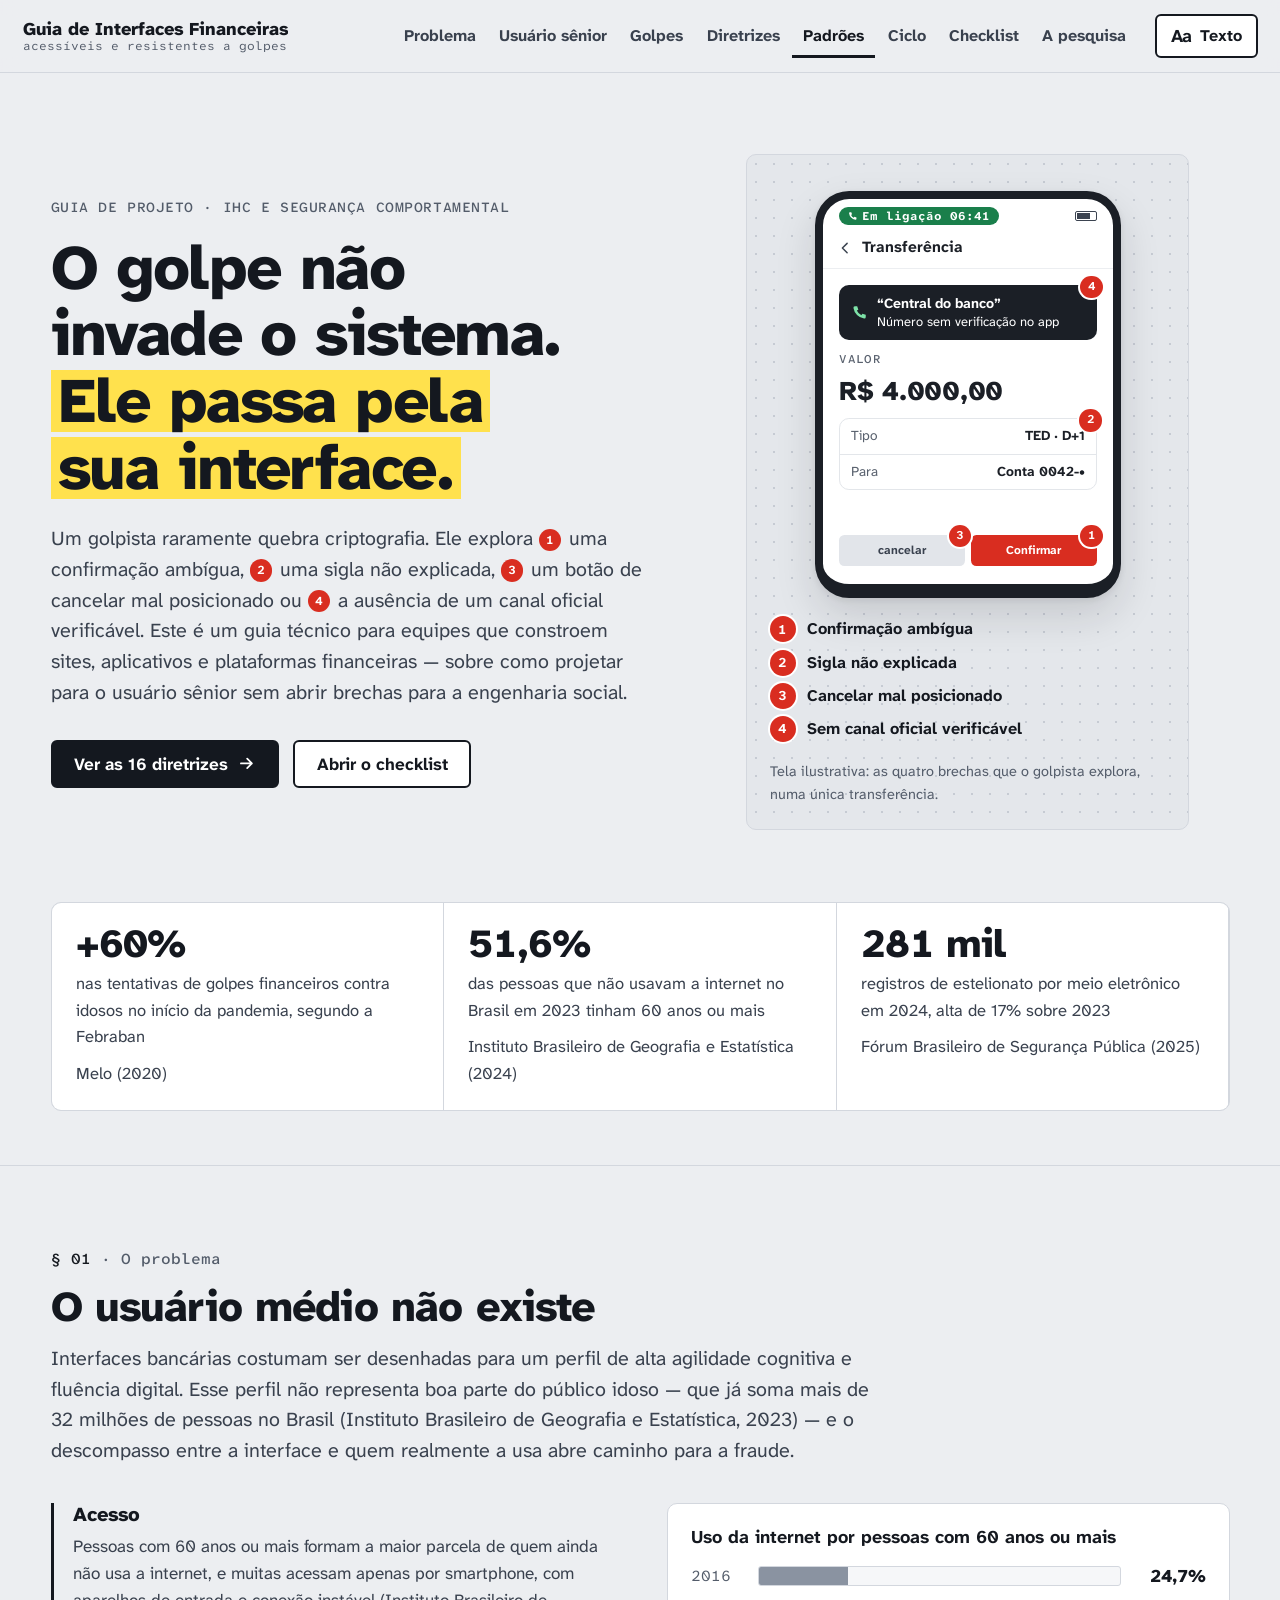
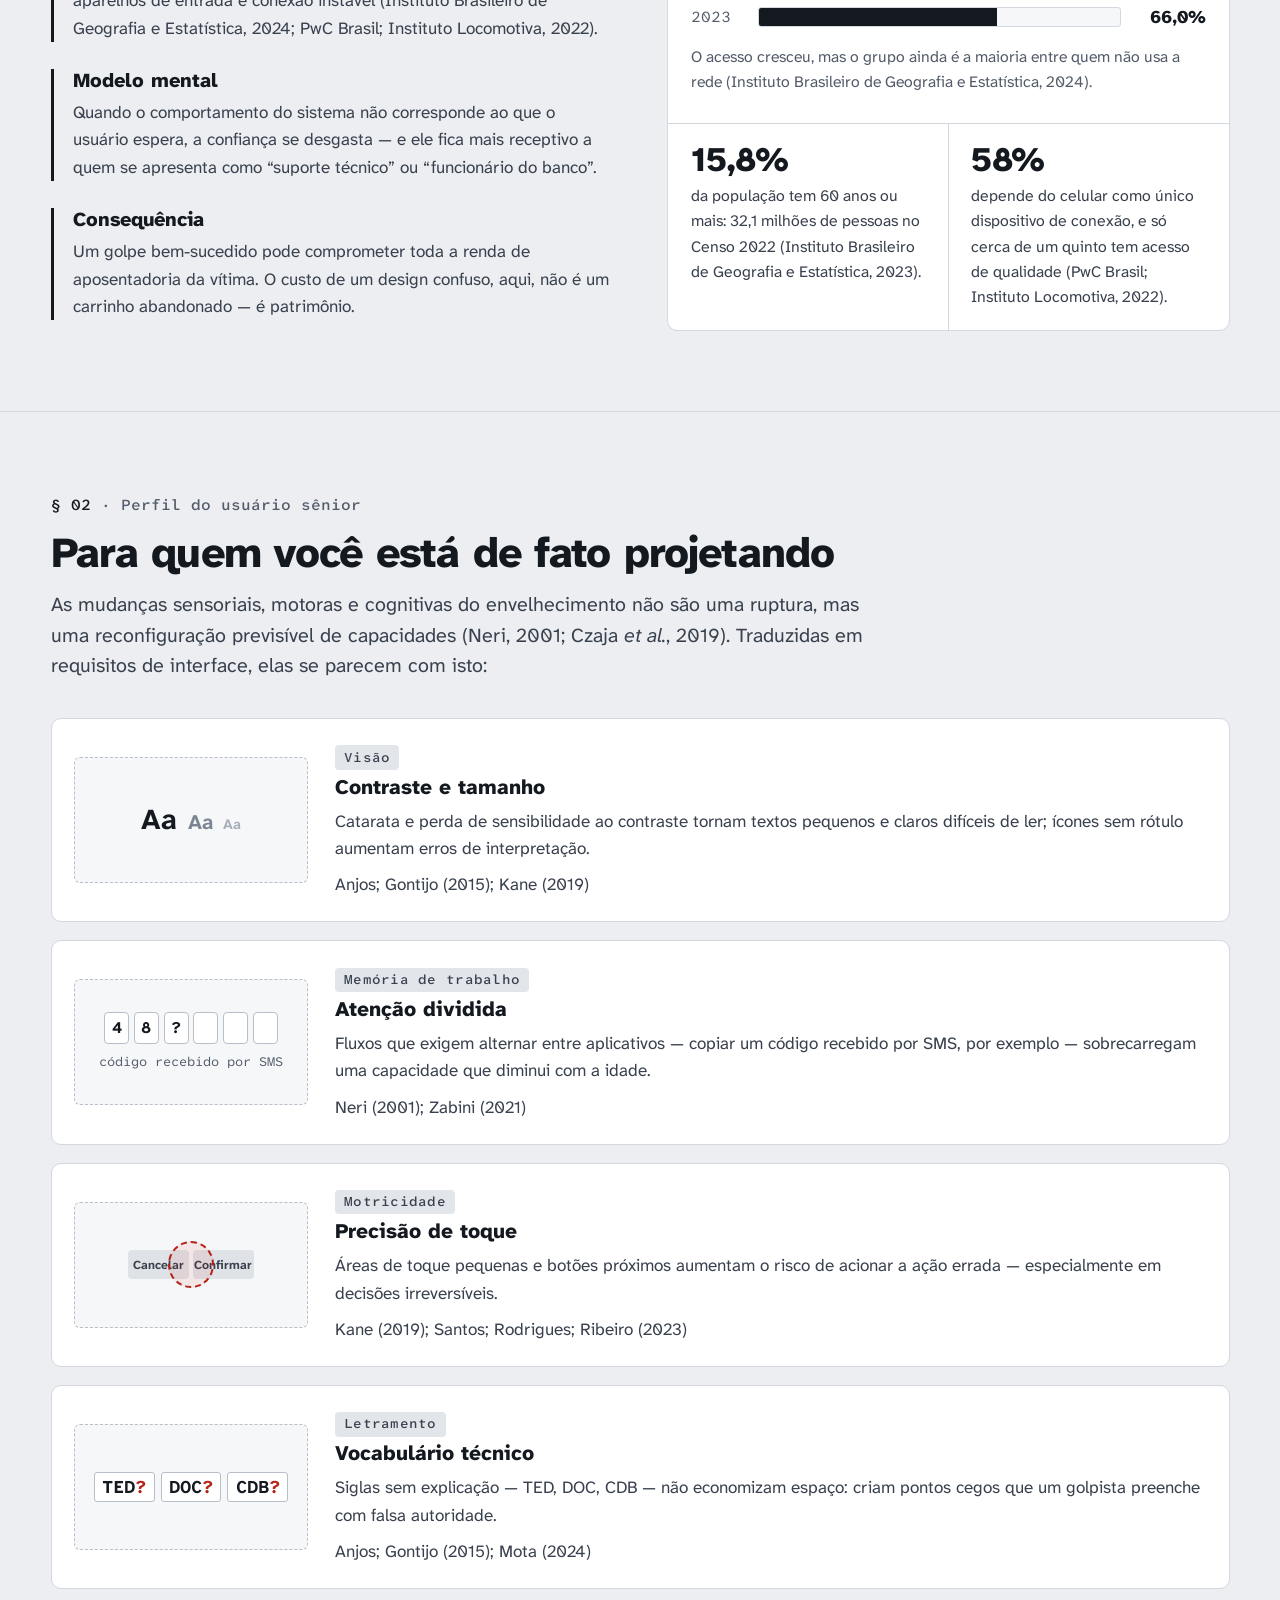
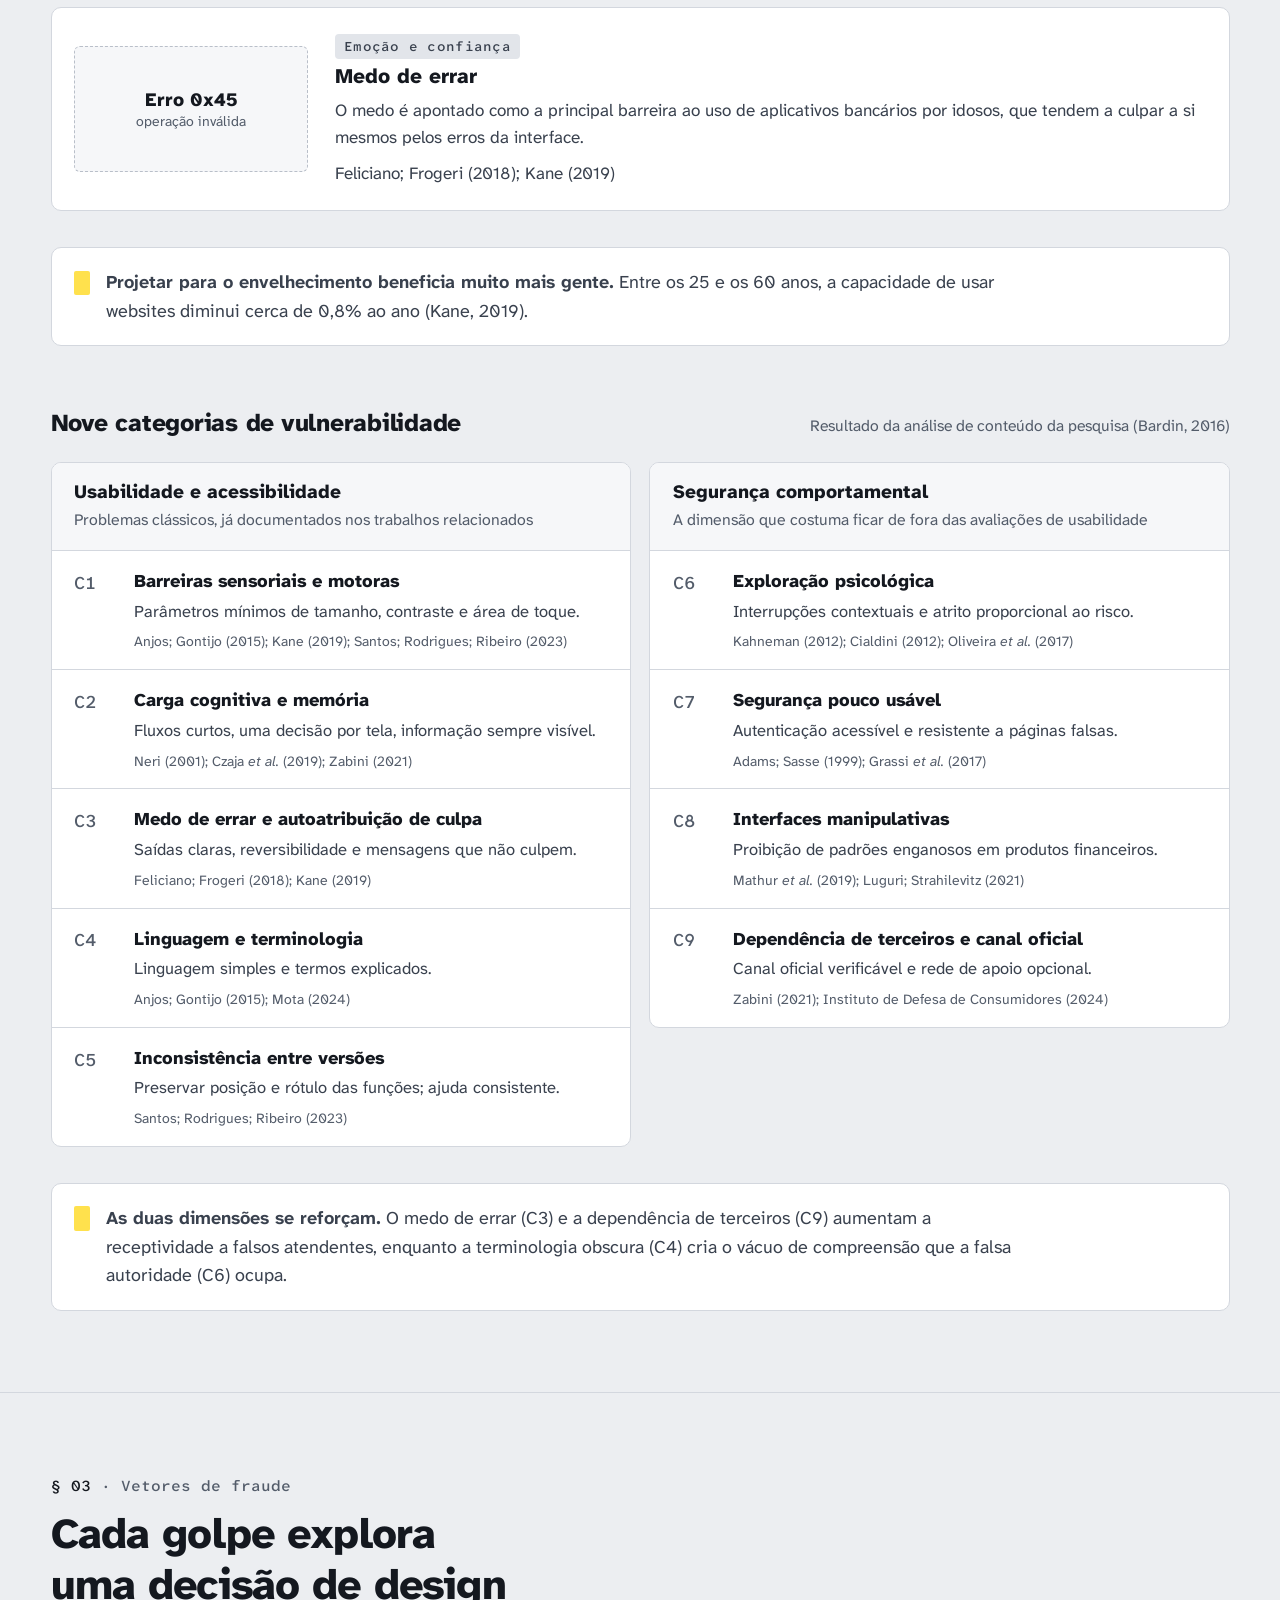
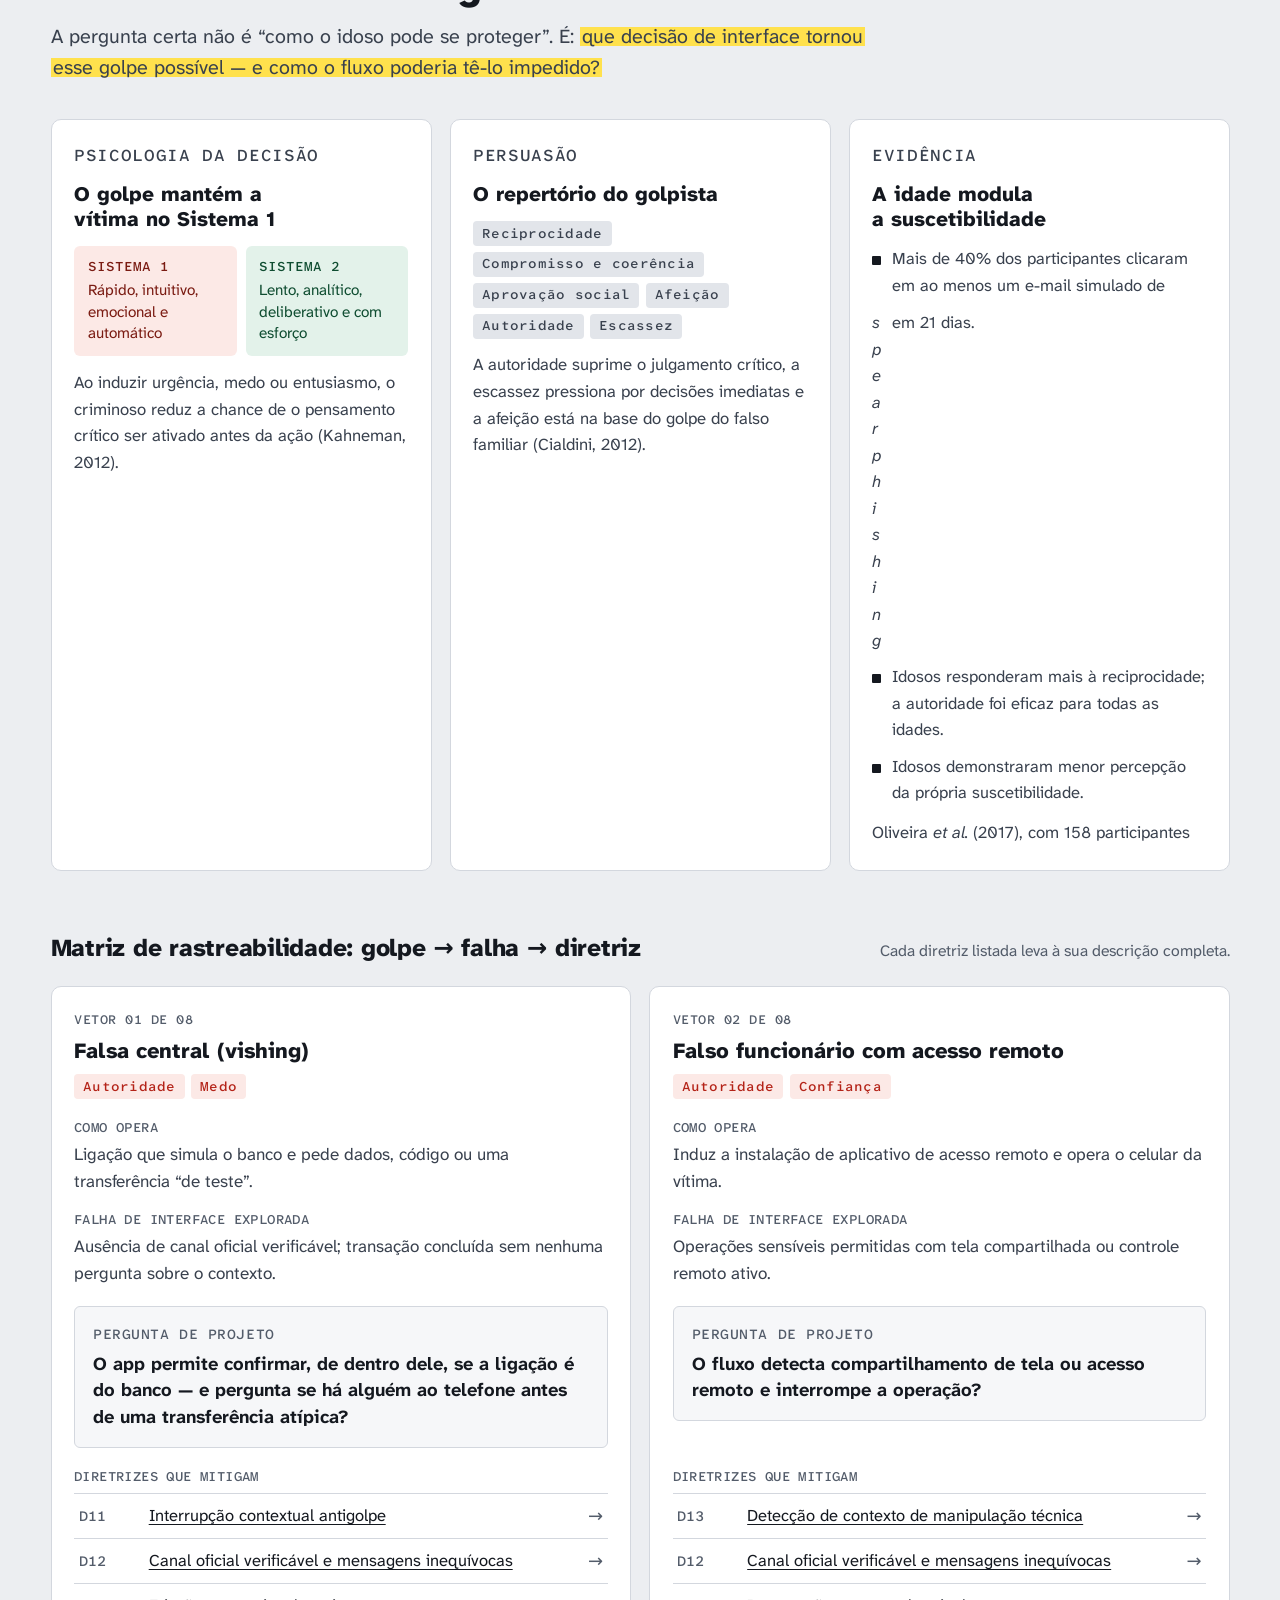
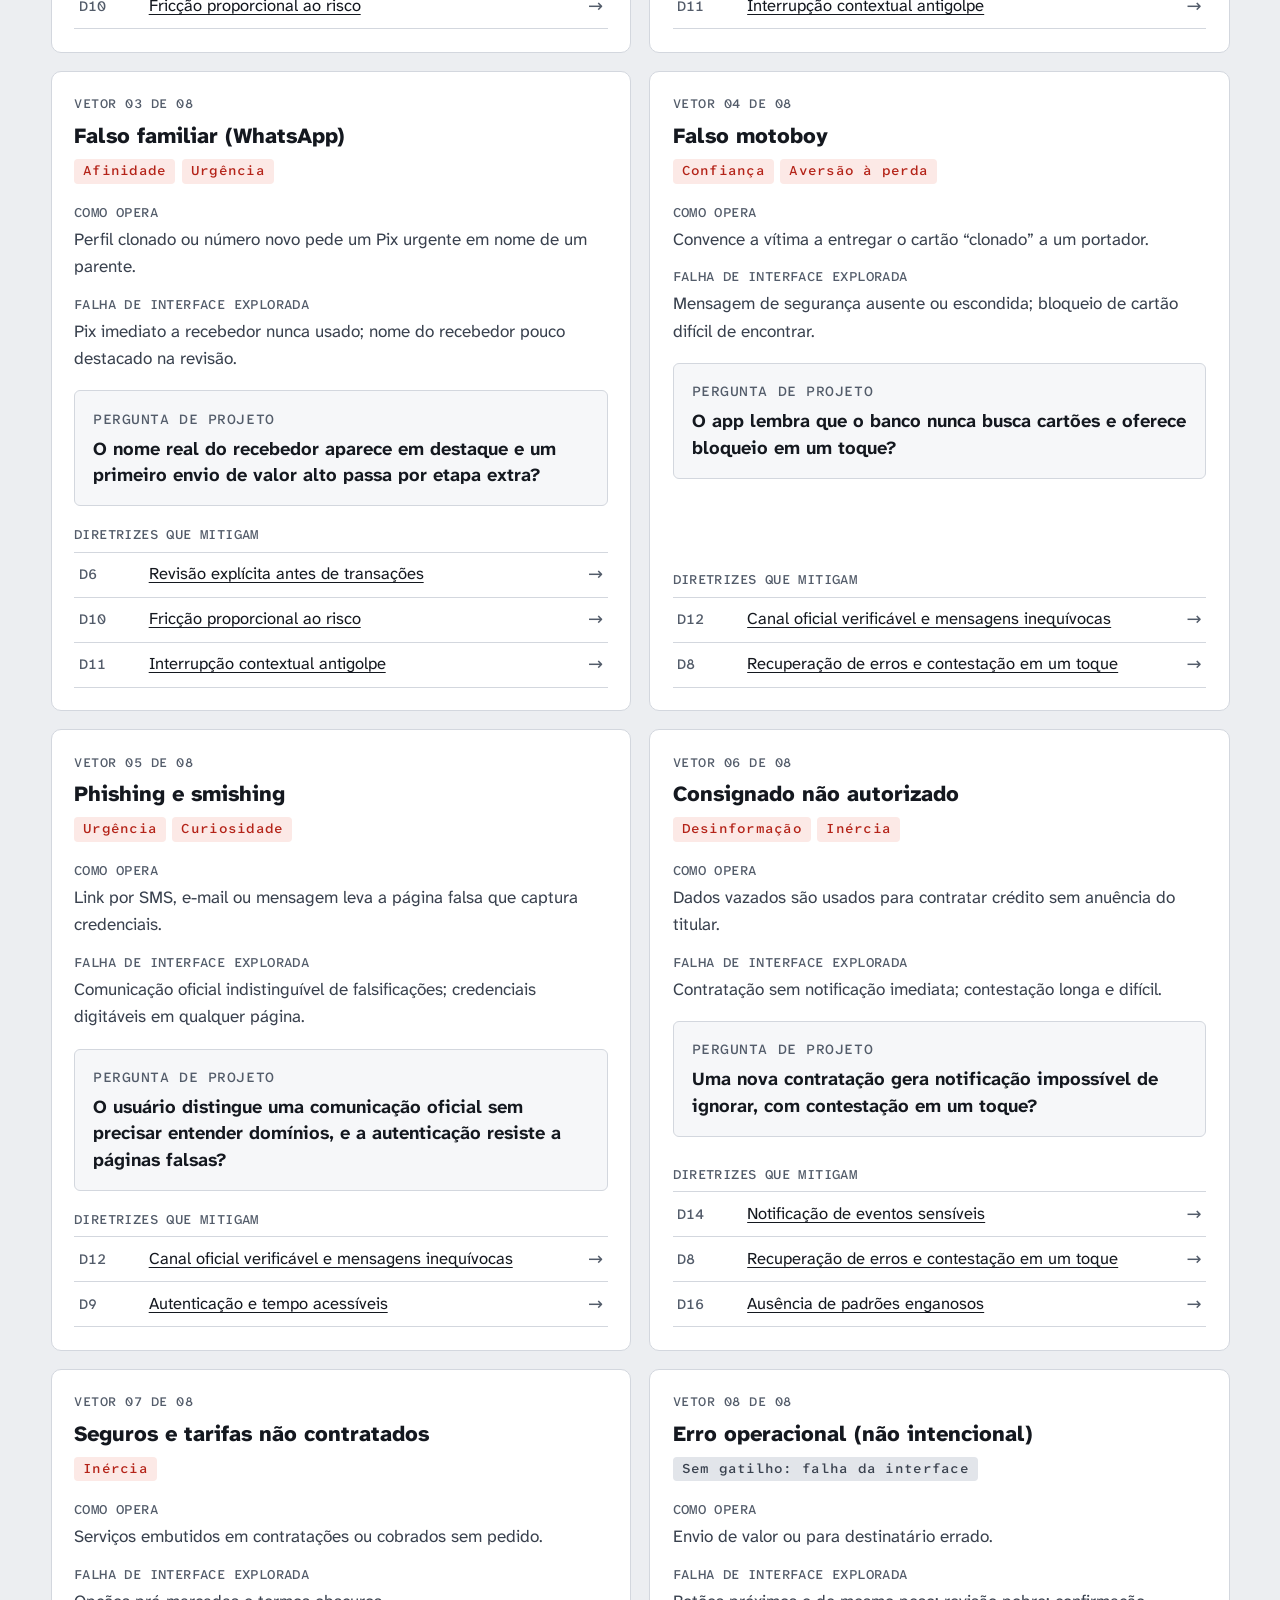
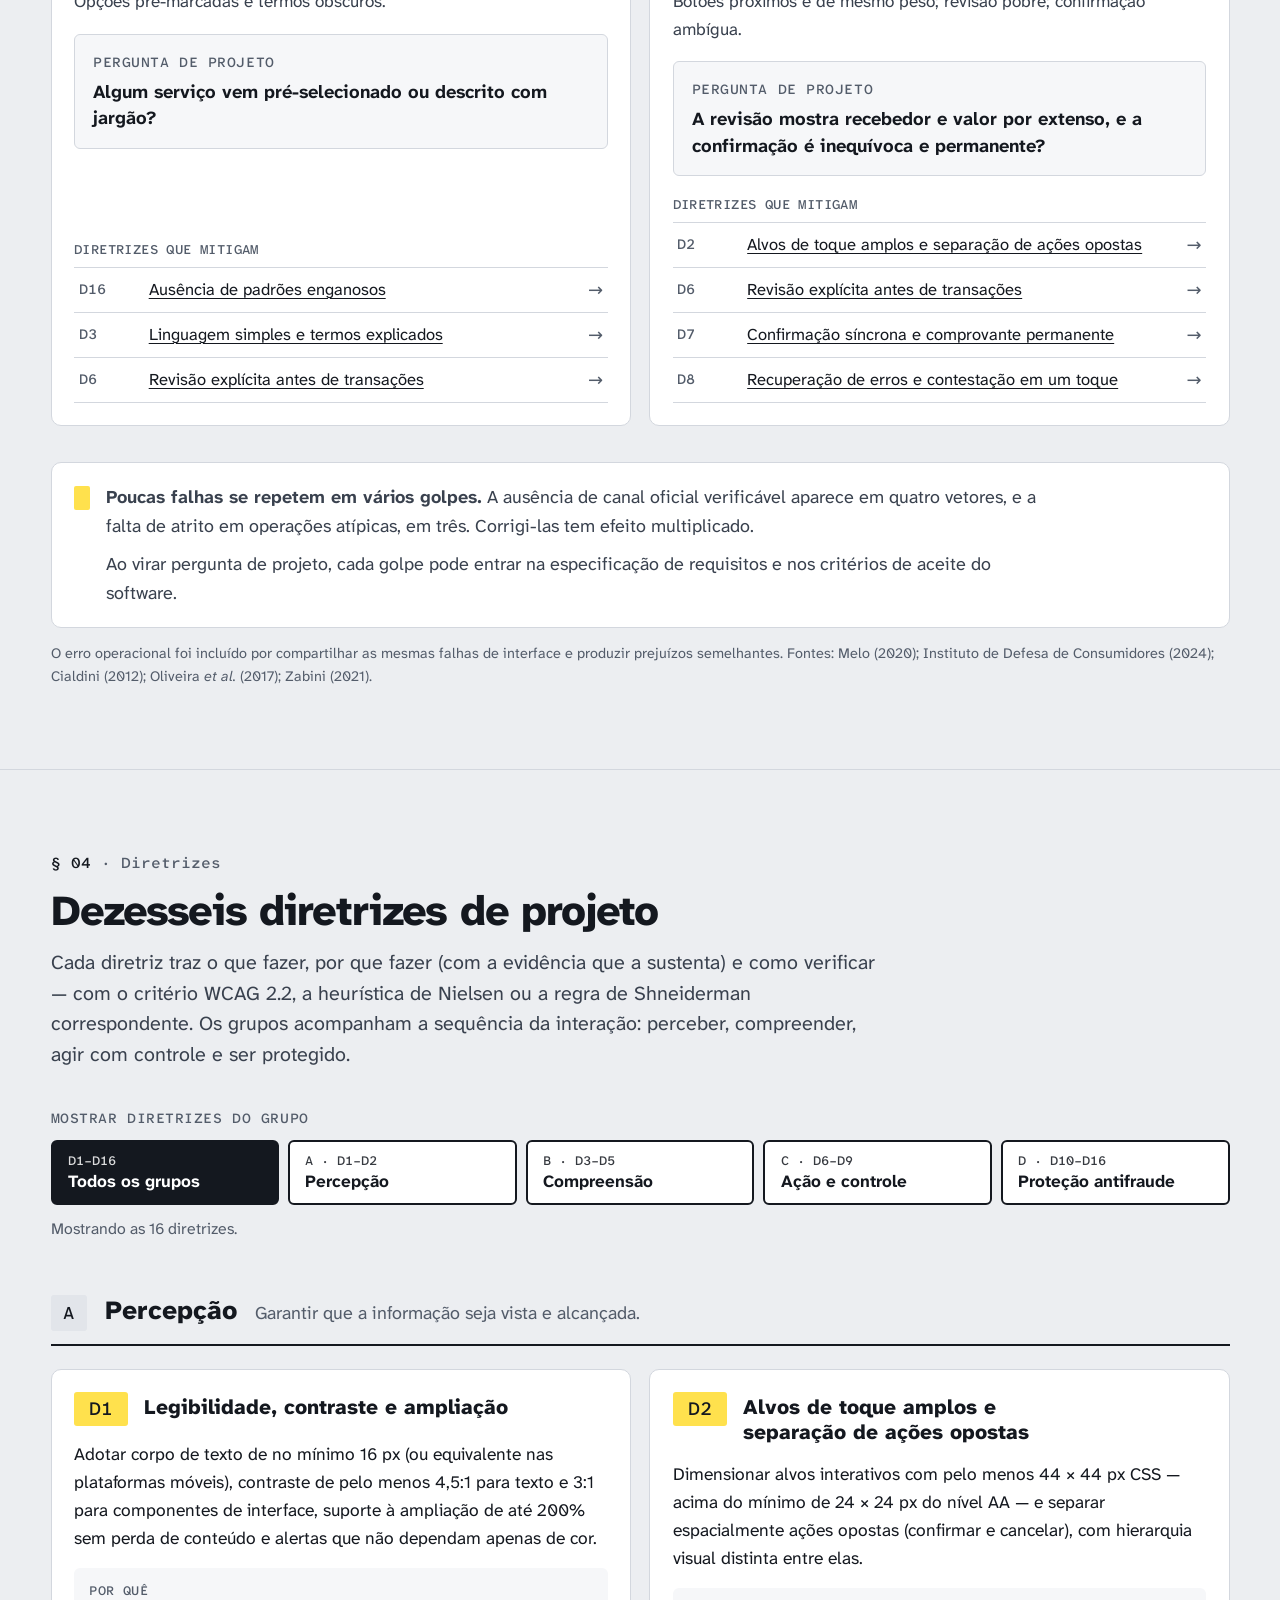
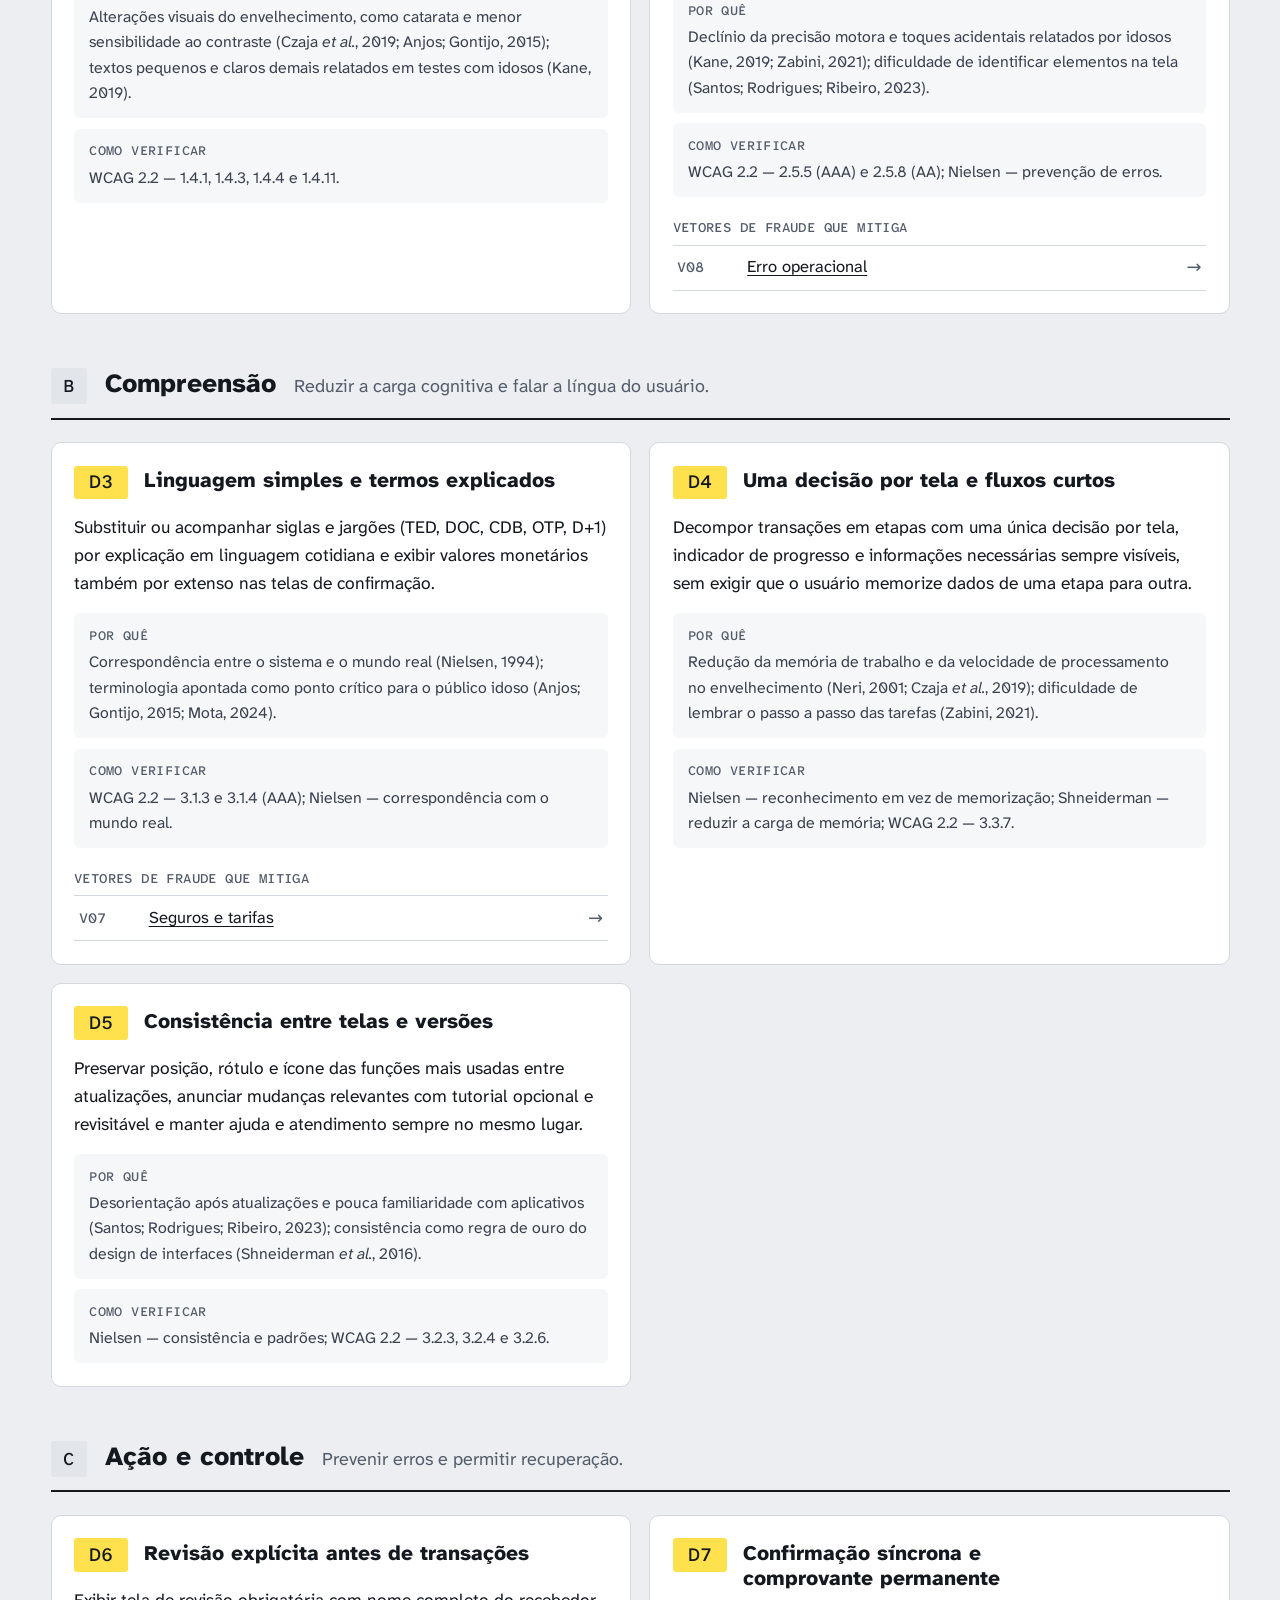
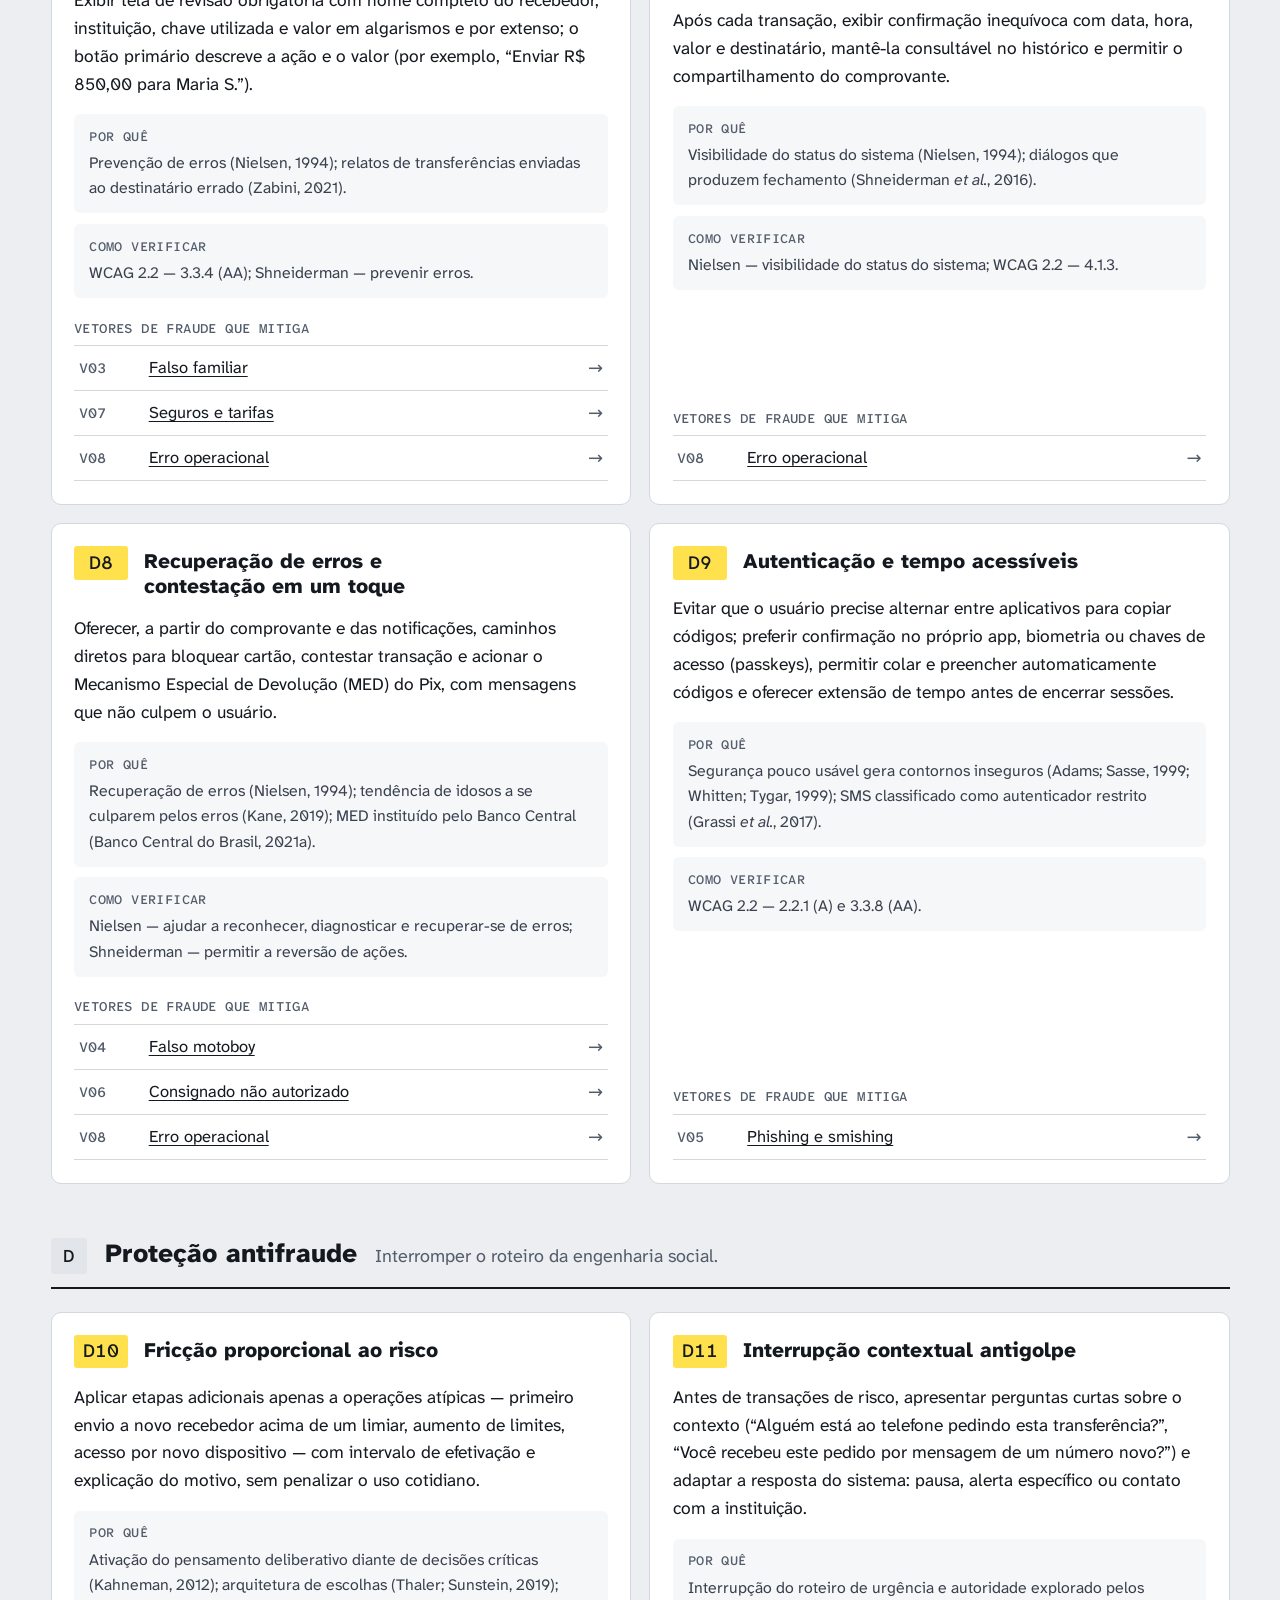
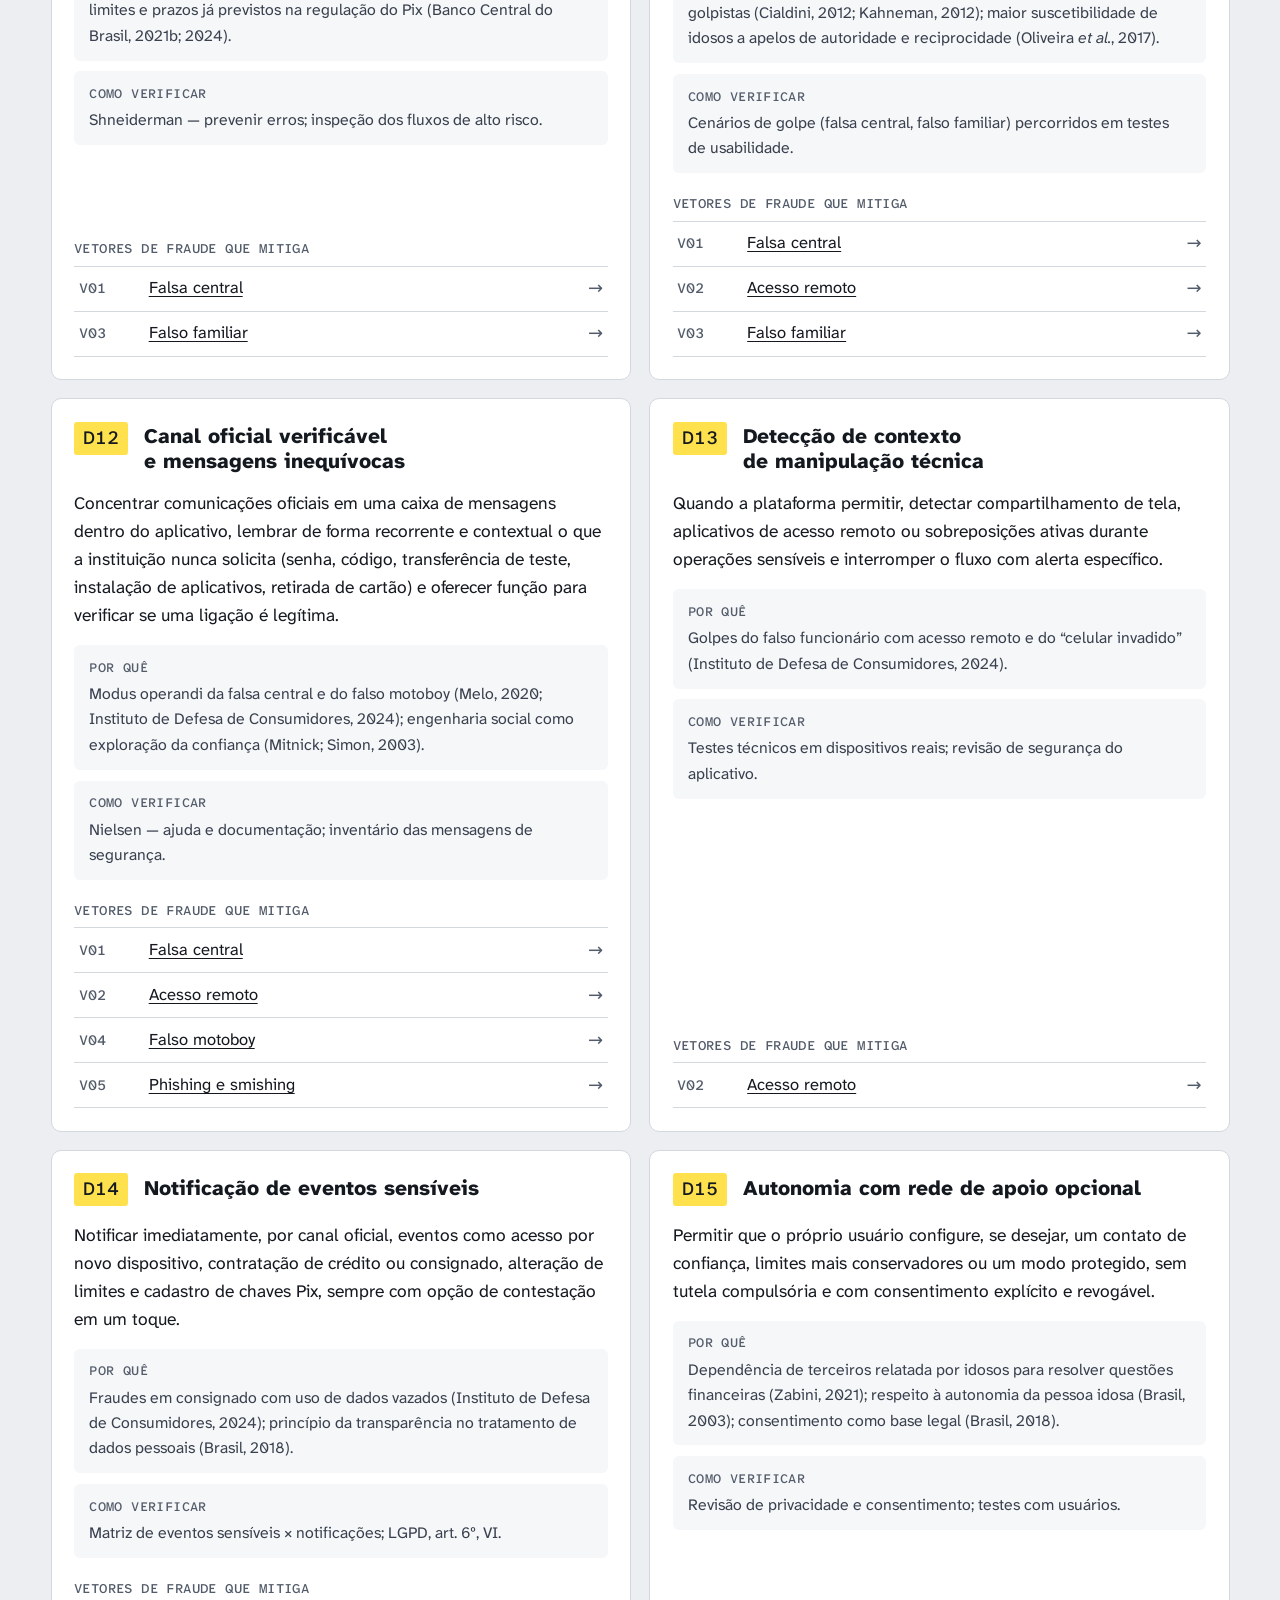
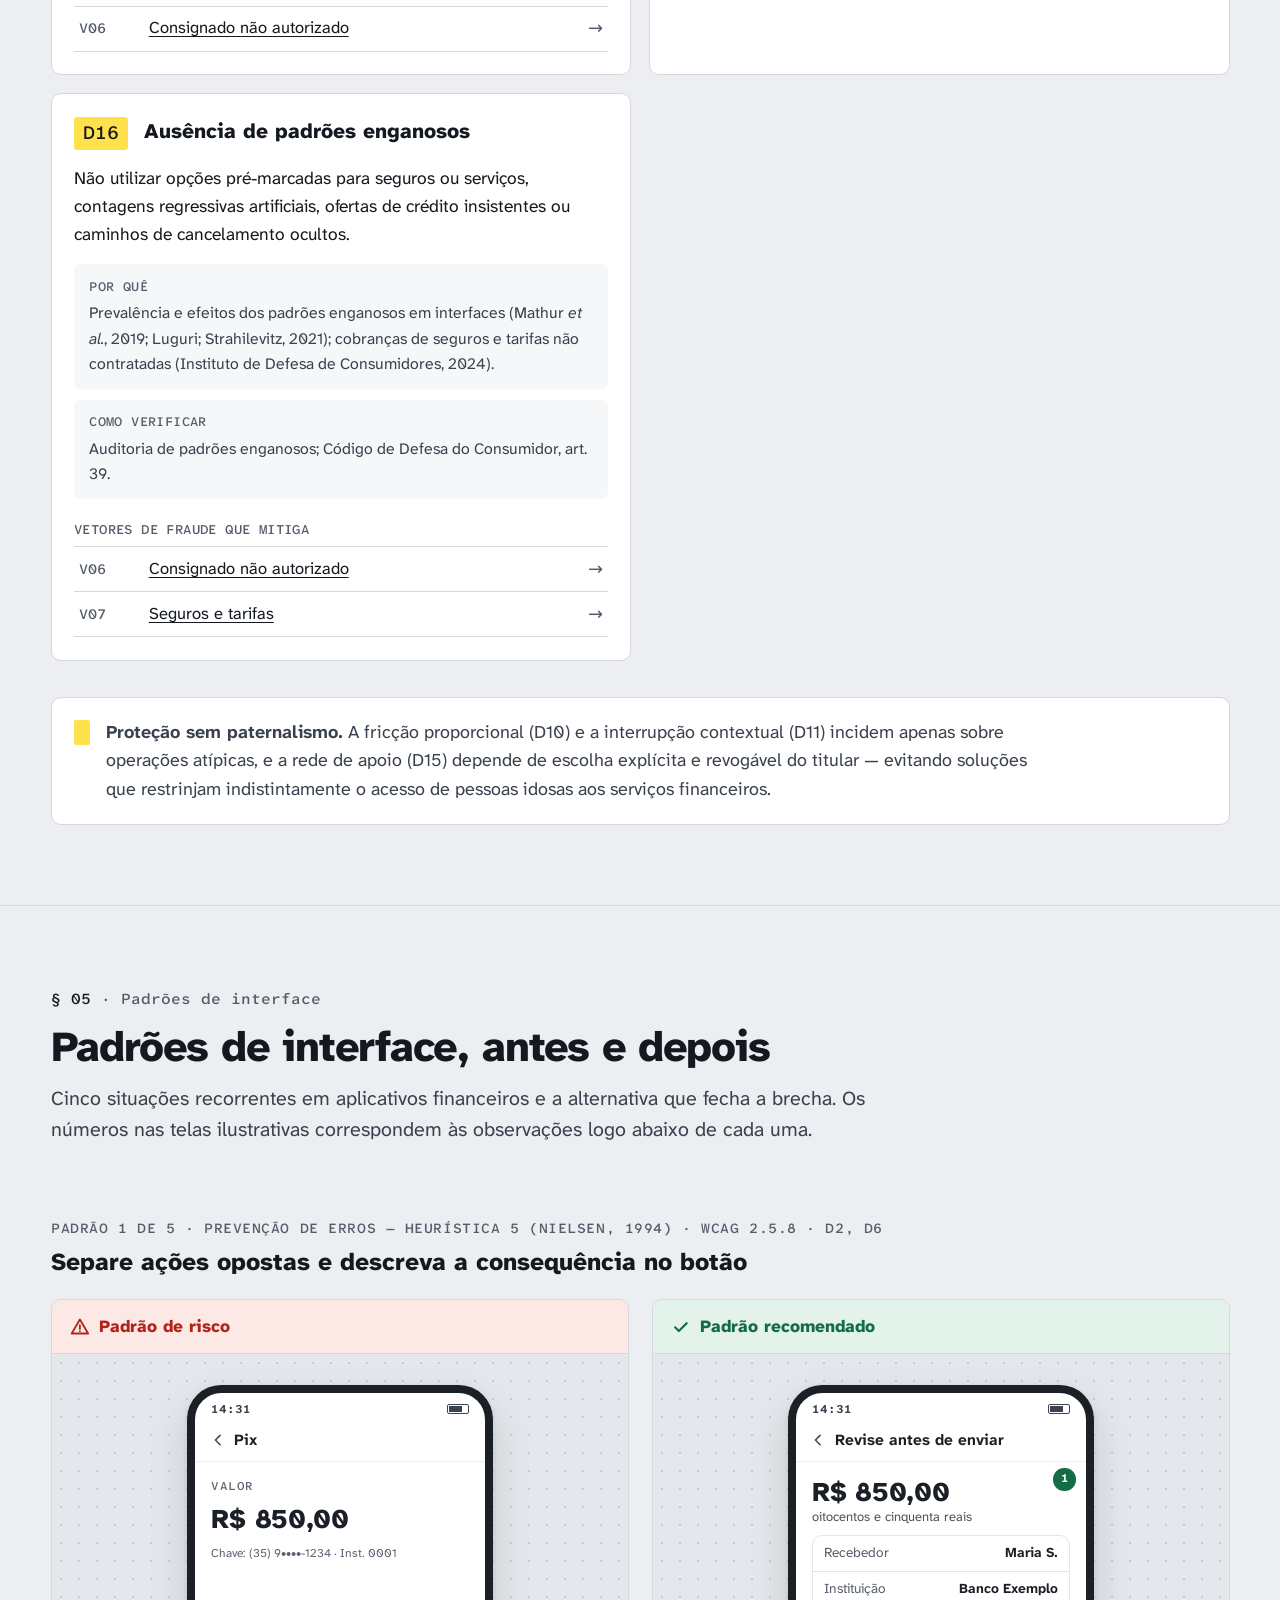
==== commit f366617e: "Remove o logo do cabeçalho e restaura o "Aa" no botão de texto Co-Authored-By: Claude Opus 5.5 <nore" ====
--- a/index.html
+++ b/index.html
@@ -35,9 +35,9 @@
 <link rel="preconnect" href="https://fonts.googleapis.com">
 <link rel="preconnect" href="https://fonts.gstatic.com" crossorigin>
 <link rel="stylesheet" href="https://fonts.googleapis.com/css2?family=Atkinson+Hyperlegible+Next:ital,wght@0,400;0,700;0,800;1,400&family=Atkinson+Hyperlegible+Mono:wght@500&display=swap">
-<link rel="stylesheet" href="/assets/css/styles.css?v=15">
-<script src="/assets/js/boot.js?v=15"></script>
-<script src="/assets/js/app.js?v=15" defer></script>
+<link rel="stylesheet" href="/assets/css/styles.css?v=16">
+<script src="/assets/js/boot.js?v=16"></script>
+<script src="/assets/js/app.js?v=16" defer></script>
 
 <script type="application/ld+json">
 {
@@ -74,7 +74,6 @@
 <body>
 
 <svg width="0" height="0" class="visually-hidden" aria-hidden="true" focusable="false">
-  <symbol id="i-logo" viewBox="0 0 64 64"><rect width="64" height="64" rx="12" fill="#14181f"/><rect x="17" y="10" width="26" height="44" rx="5" fill="#fff"/><rect x="21" y="26" width="18" height="7" rx="1" fill="#ffe14d"/><rect x="21" y="37" width="12" height="3" rx="1.5" fill="#b9bfc9"/><rect x="21" y="17" width="10" height="3" rx="1.5" fill="#b9bfc9"/><circle cx="45" cy="15" r="8" fill="#d92d20" stroke="#14181f" stroke-width="3"/></symbol>
   <symbol id="i-menu" viewBox="0 0 24 24"><path d="M4 7h16M4 12h16M4 17h16" fill="none" stroke="currentColor" stroke-width="2.2" stroke-linecap="round"/></symbol>
   <symbol id="i-close" viewBox="0 0 24 24"><path d="M6 6l12 12M18 6 6 18" fill="none" stroke="currentColor" stroke-width="2.2" stroke-linecap="round"/></symbol>
   <symbol id="i-warn" viewBox="0 0 24 24"><path d="M12 3 2 20h20L12 3Z" fill="none" stroke="currentColor" stroke-width="2.2" stroke-linejoin="round"/><path d="M12 10v4.5M12 17.2v.01" stroke="currentColor" stroke-width="2.2" stroke-linecap="round"/></symbol>
@@ -94,7 +93,6 @@
 <header class="top">
   <div class="topbar">
     <a class="brand" href="#inicio">
-      <svg aria-hidden="true"><use href="#i-logo"/></svg>
       <span class="brand-name"><b>Guia de Interfaces Financeiras</b><small>acessíveis e resistentes a golpes</small></span>
     </a>
     <nav class="primary" id="menu" aria-label="Seções do guia">
@@ -111,7 +109,7 @@
     </nav>
     <div class="tools">
       <div class="textsize">
-        <button class="tool-btn" type="button" id="ts-btn" aria-expanded="false" aria-controls="ts-panel"><span class="visually-hidden">Tamanho do </span>Texto</button>
+        <button class="tool-btn" type="button" id="ts-btn" aria-expanded="false" aria-controls="ts-panel"><span class="aa" aria-hidden="true">Aa</span><span class="ts-lbl" aria-hidden="true">Texto</span><span class="visually-hidden">Tamanho do texto</span></button>
         <div class="ts-panel" id="ts-panel" hidden>
           <p id="ts-title">Tamanho do texto</p>
           <div class="seg" role="group" aria-labelledby="ts-title">
--- a/assets/css/styles.css
+++ b/assets/css/styles.css
@@ -236,6 +236,7 @@
 .tool-btn:hover { background: var(--sheet-2); }
 .tool-btn[aria-expanded="true"] { background: var(--ink); color: #fff; }
 .tool-btn svg { width: 1.15rem; height: 1.15rem; }
+.tool-btn .aa { font-size: 1rem; letter-spacing: -.02em; }
 .menu-btn { display: none; }
 html:not(.js) .textsize { display: none; }
 
@@ -265,6 +266,7 @@
 .top.is-tiny .brand-name b { white-space: normal; overflow: visible; font-size: .85rem; line-height: 1.1; }
 .top.is-tiny .topbar { gap: .6rem; padding-left: max(12px, env(safe-area-inset-left, 0px)); padding-right: max(12px, env(safe-area-inset-right, 0px)); }
 .top.is-tiny .menu-btn .lbl { position: absolute; width: 1px; height: 1px; overflow: hidden; clip: rect(0 0 0 0); }
+.top.is-tiny .tool-btn .ts-lbl { display: none; }
 
 /* ---------- Hero ---------- */
 .hero { padding-block: 3.5rem 3rem; }
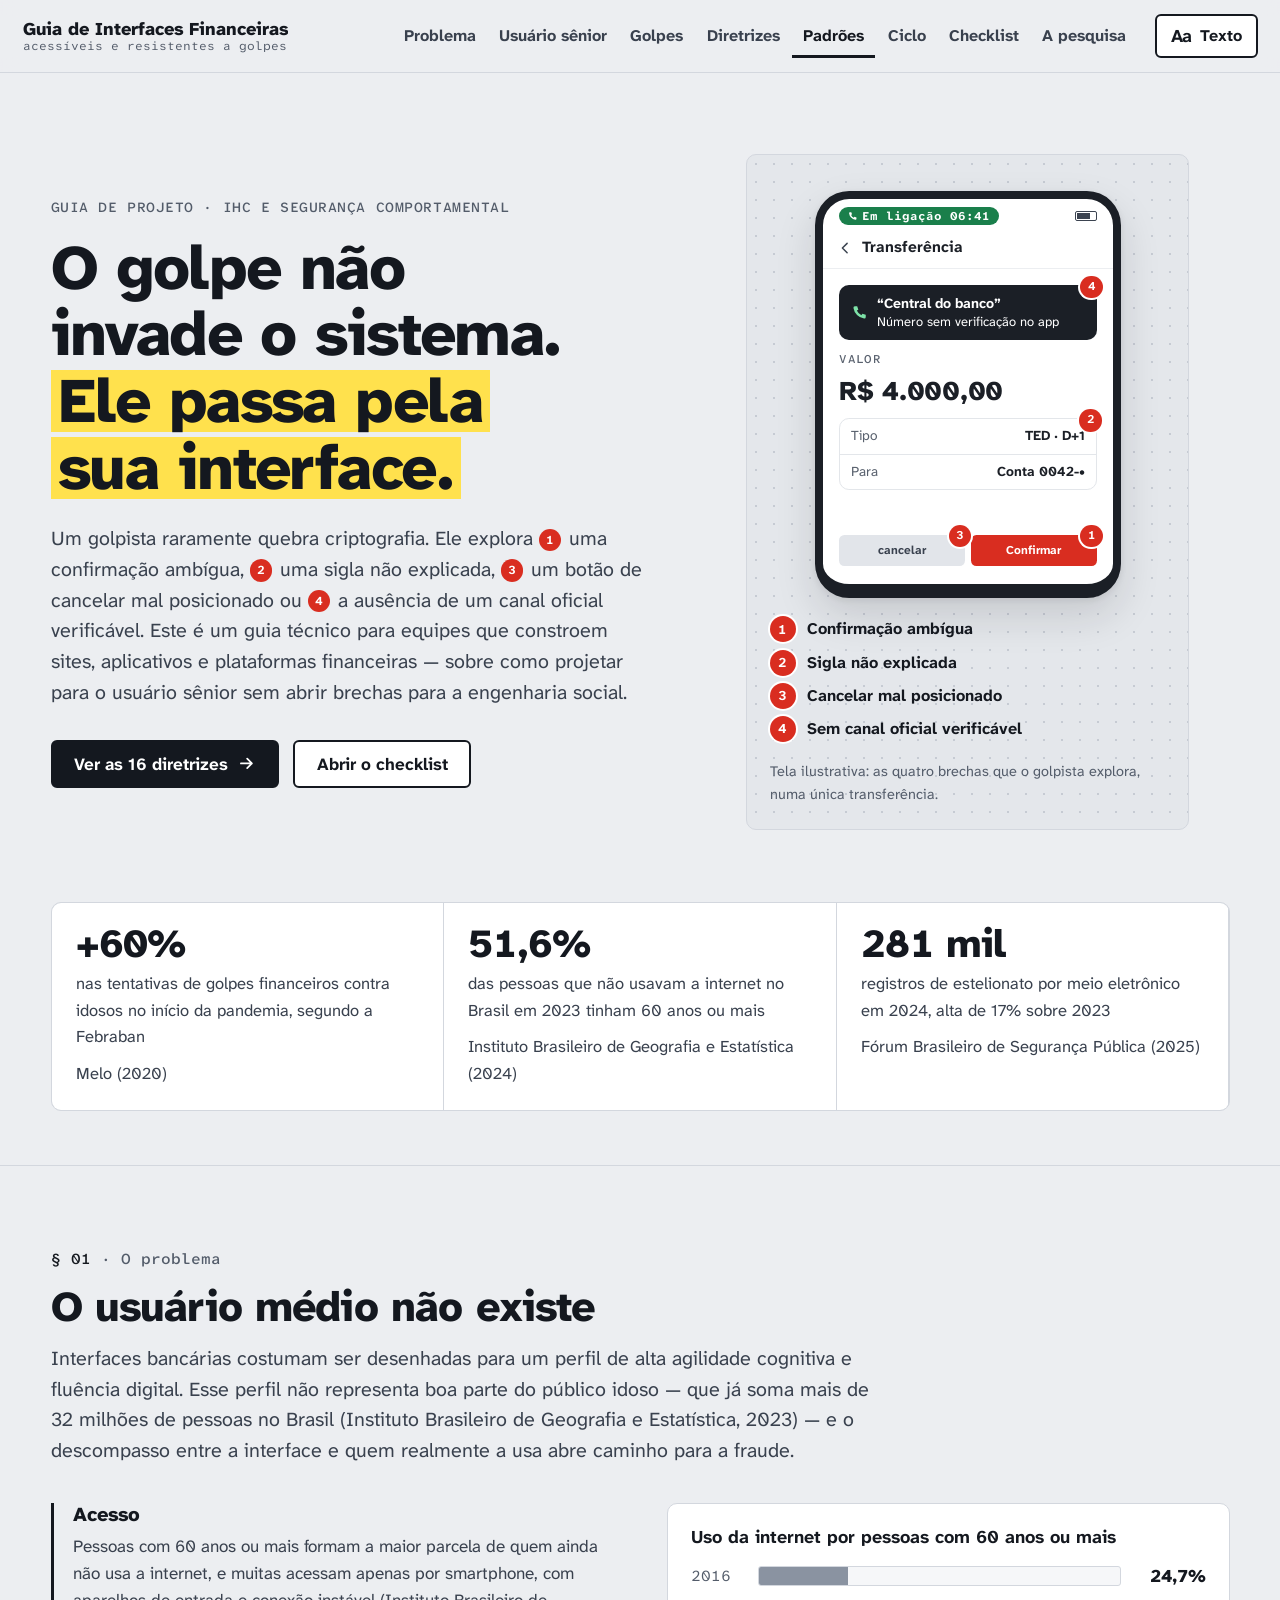
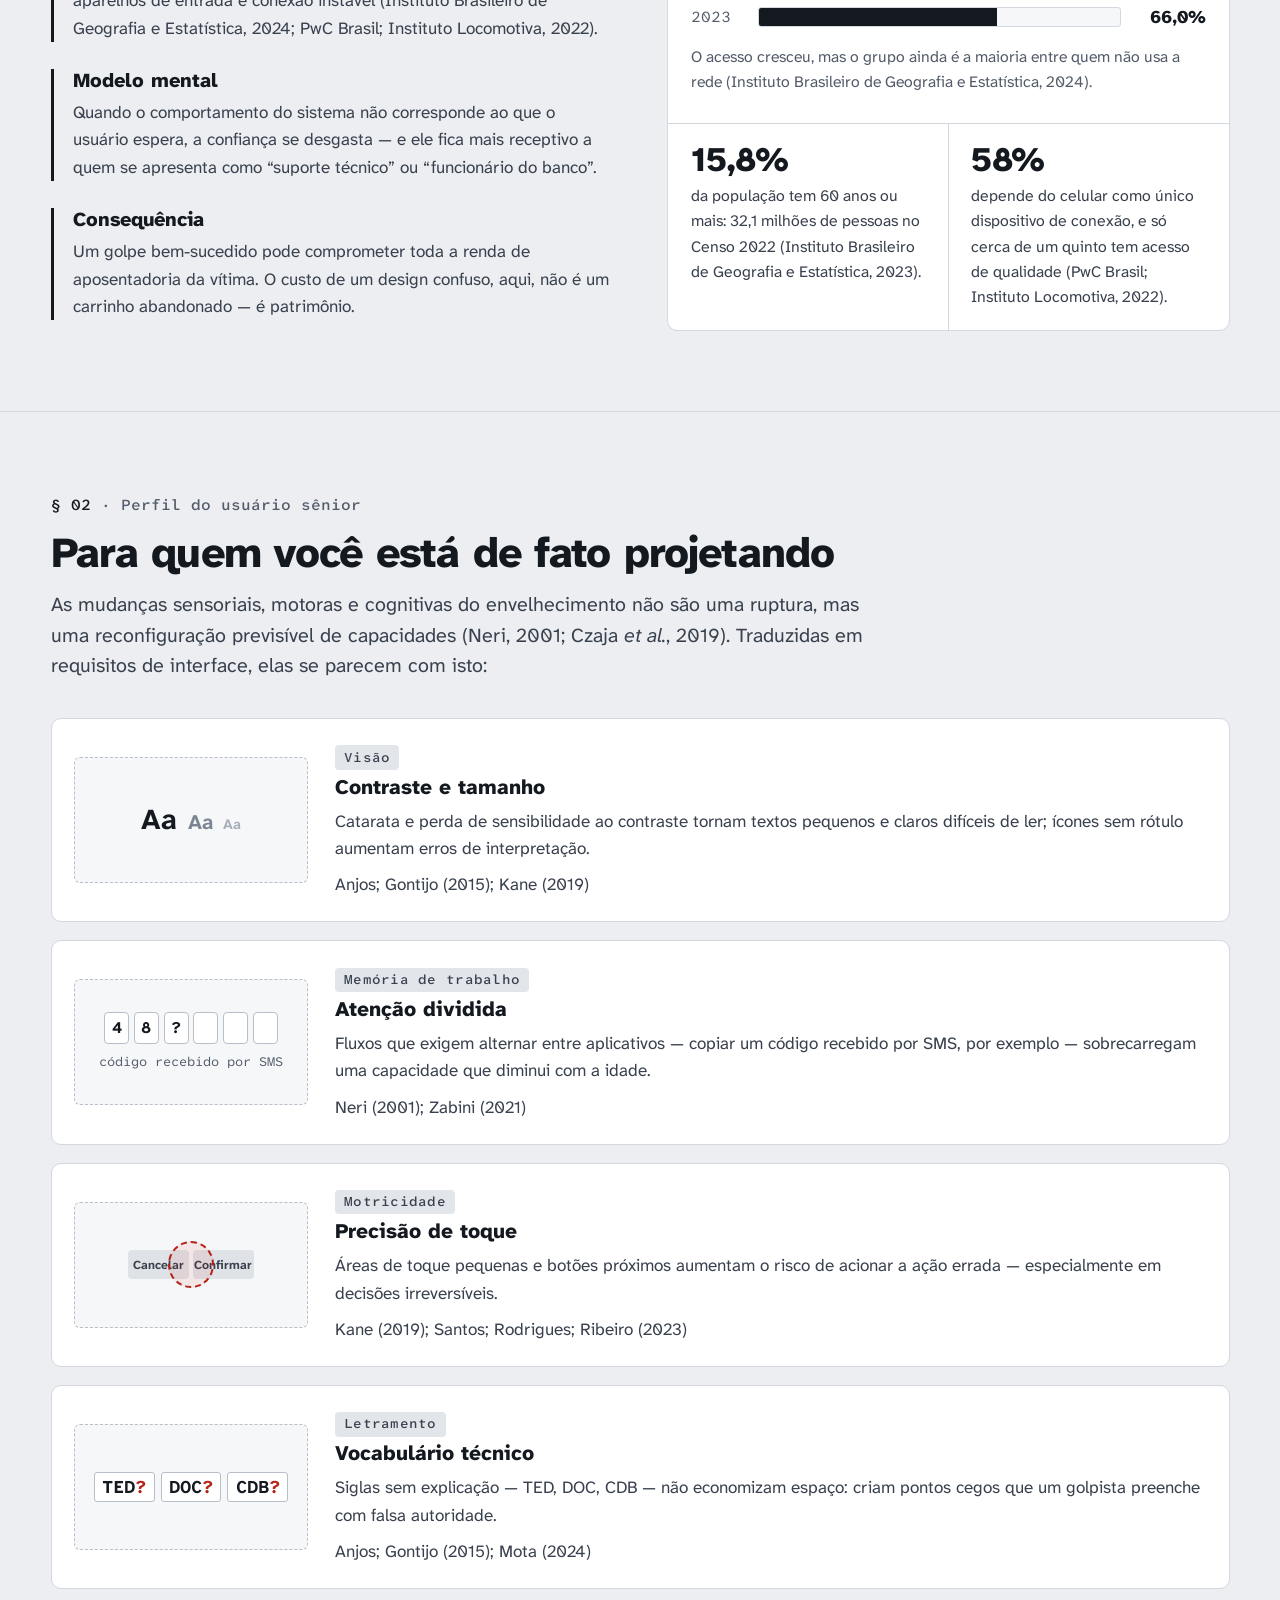
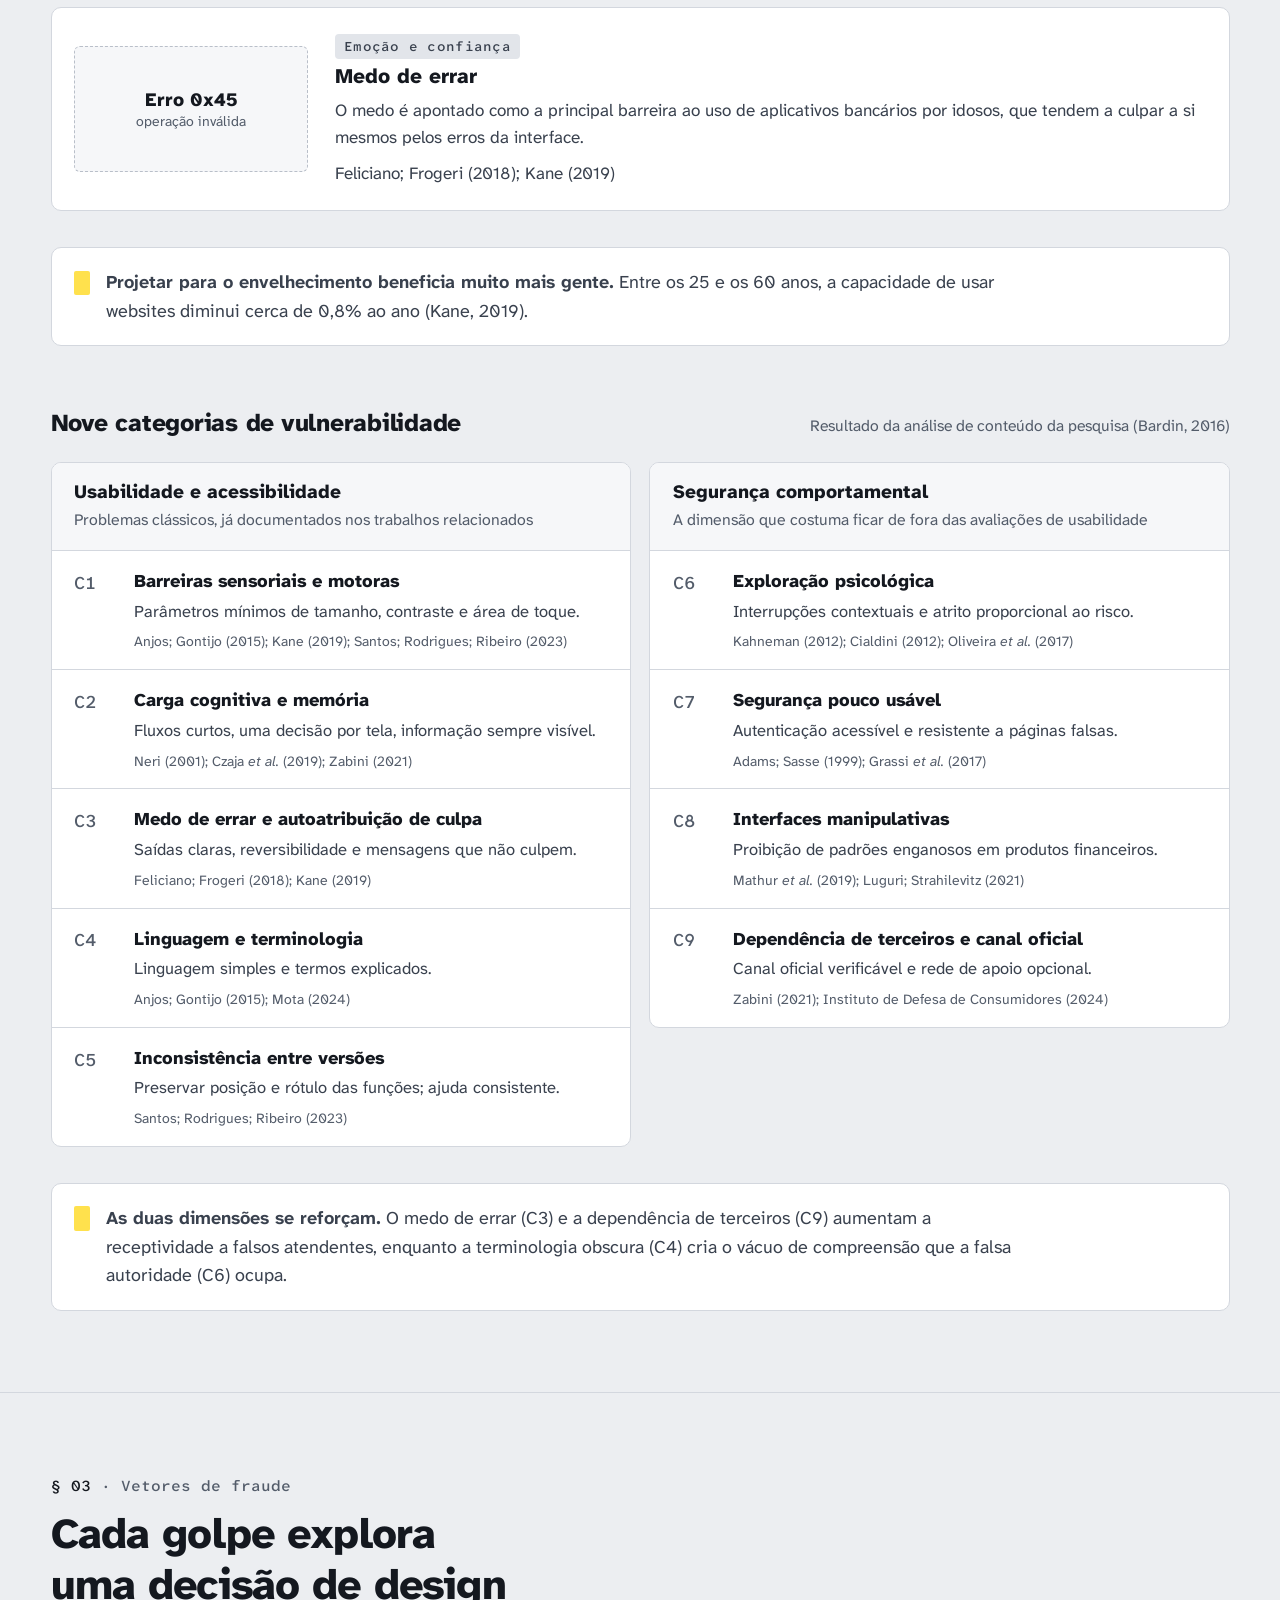
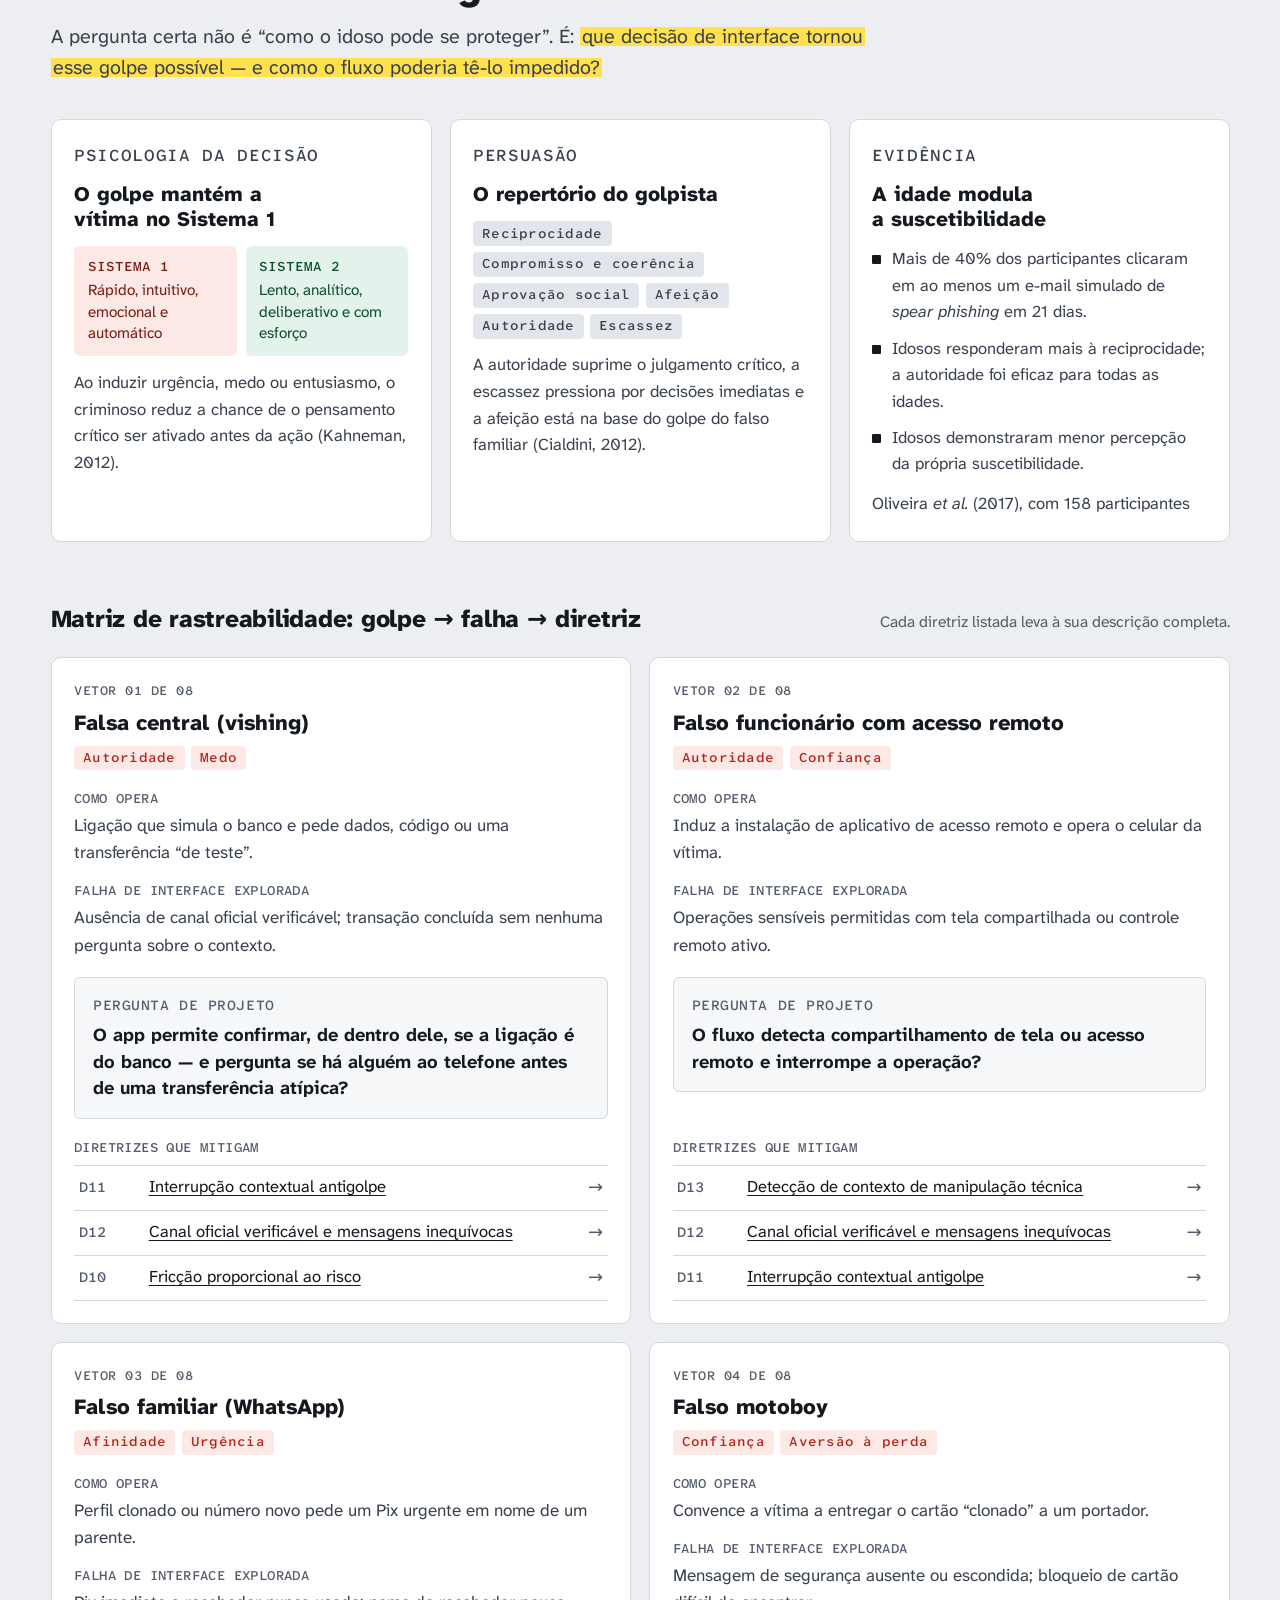
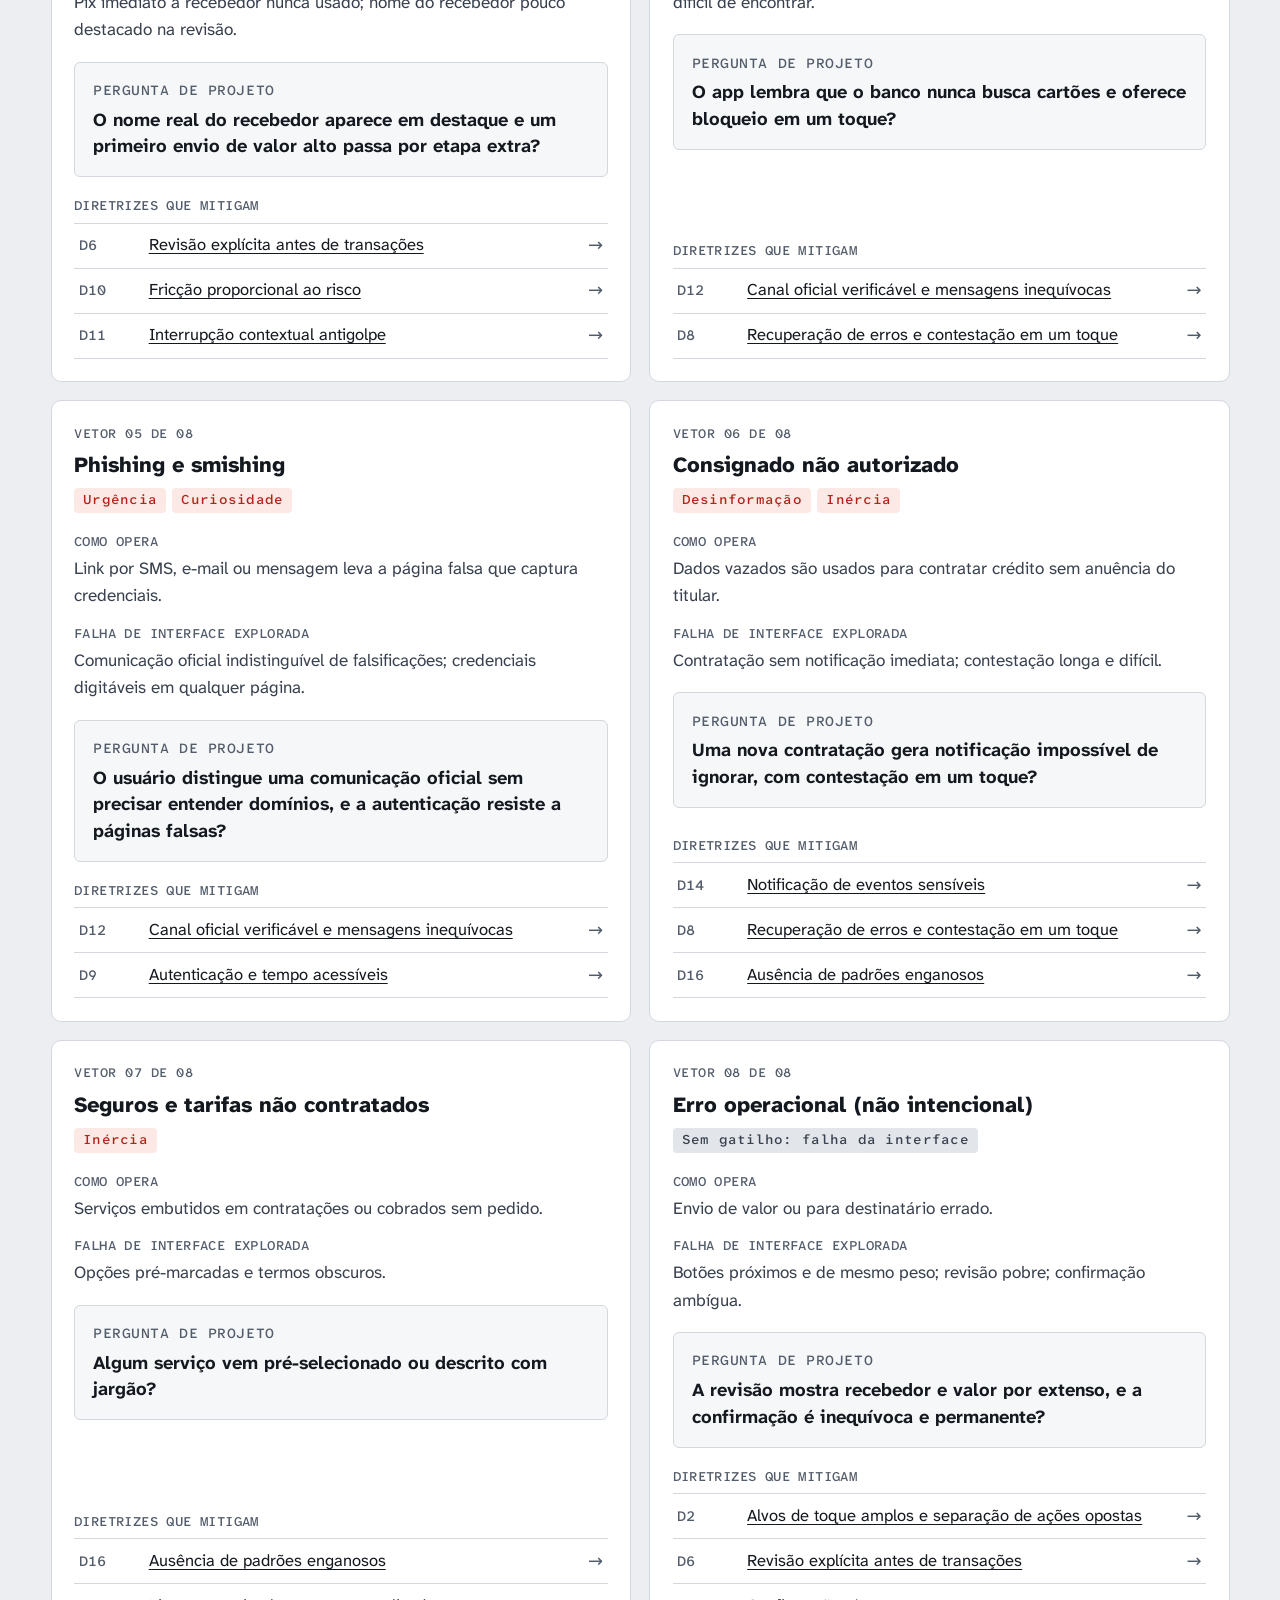
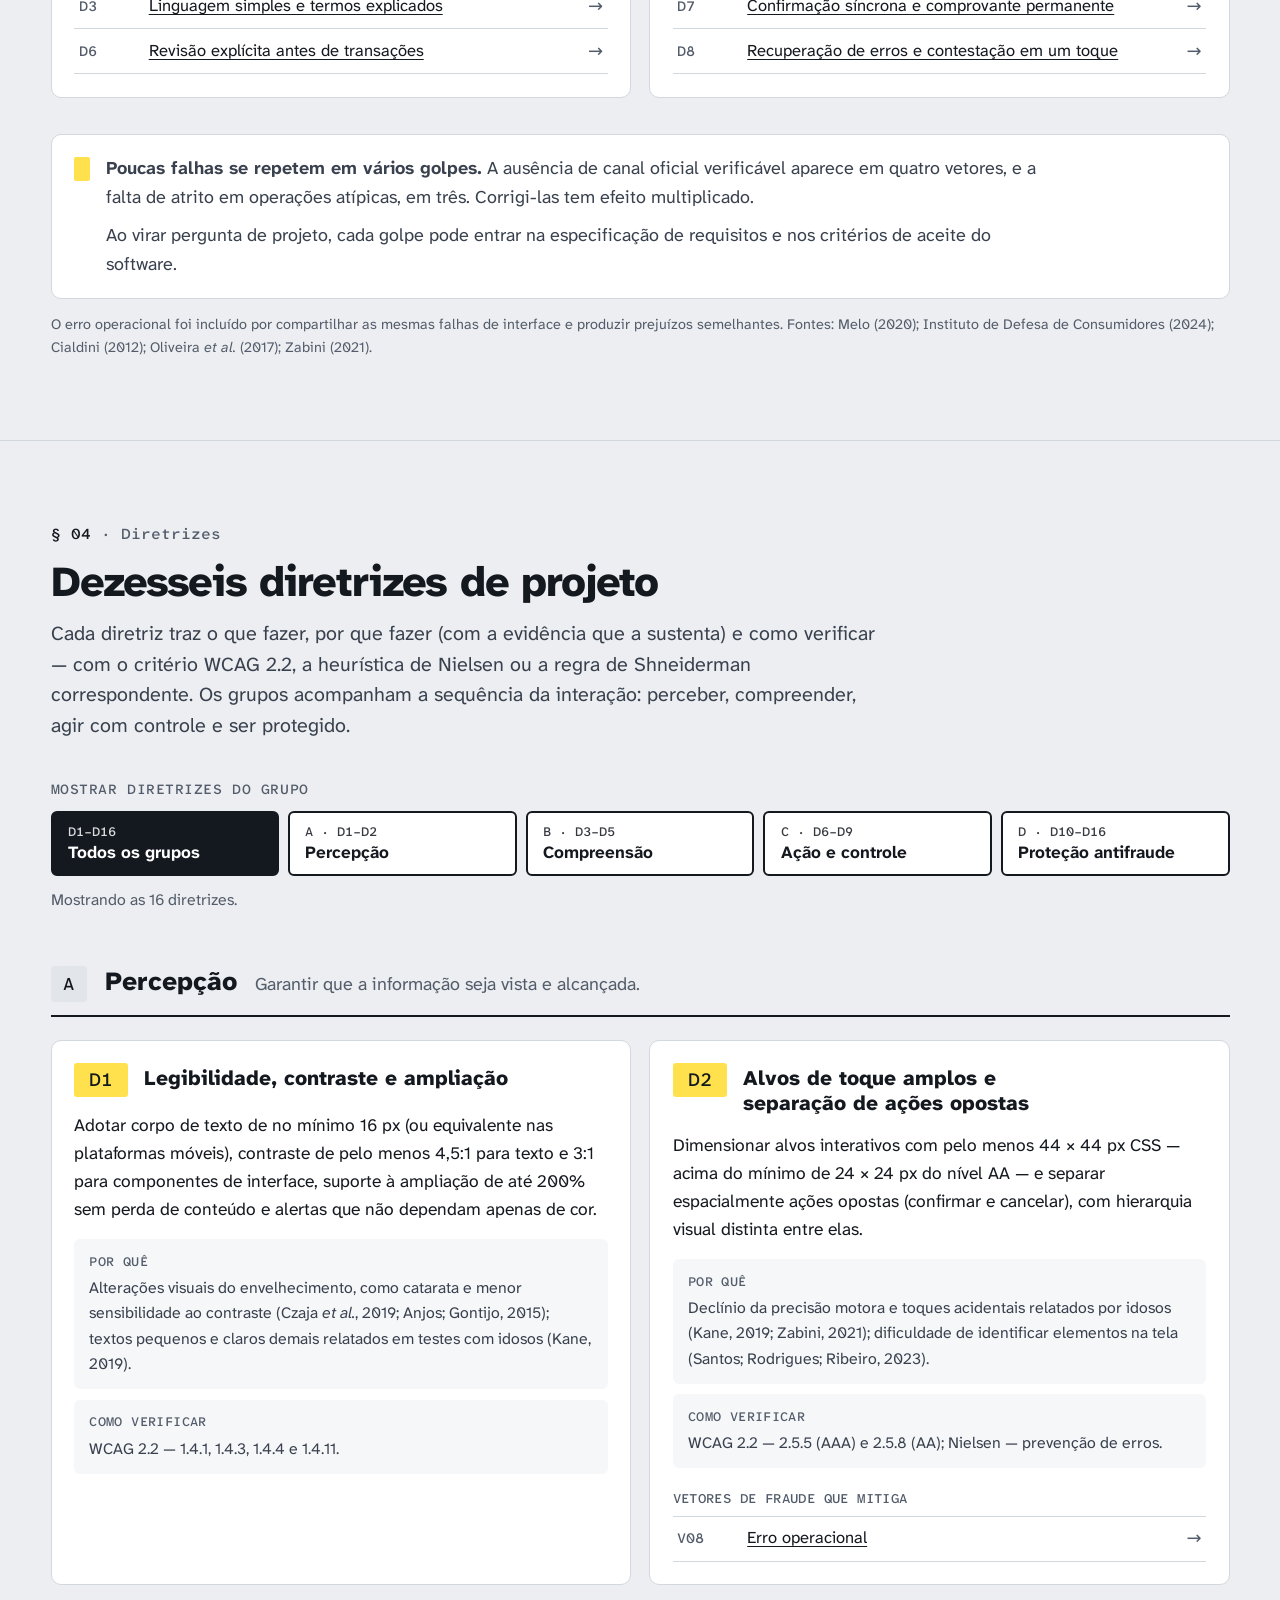
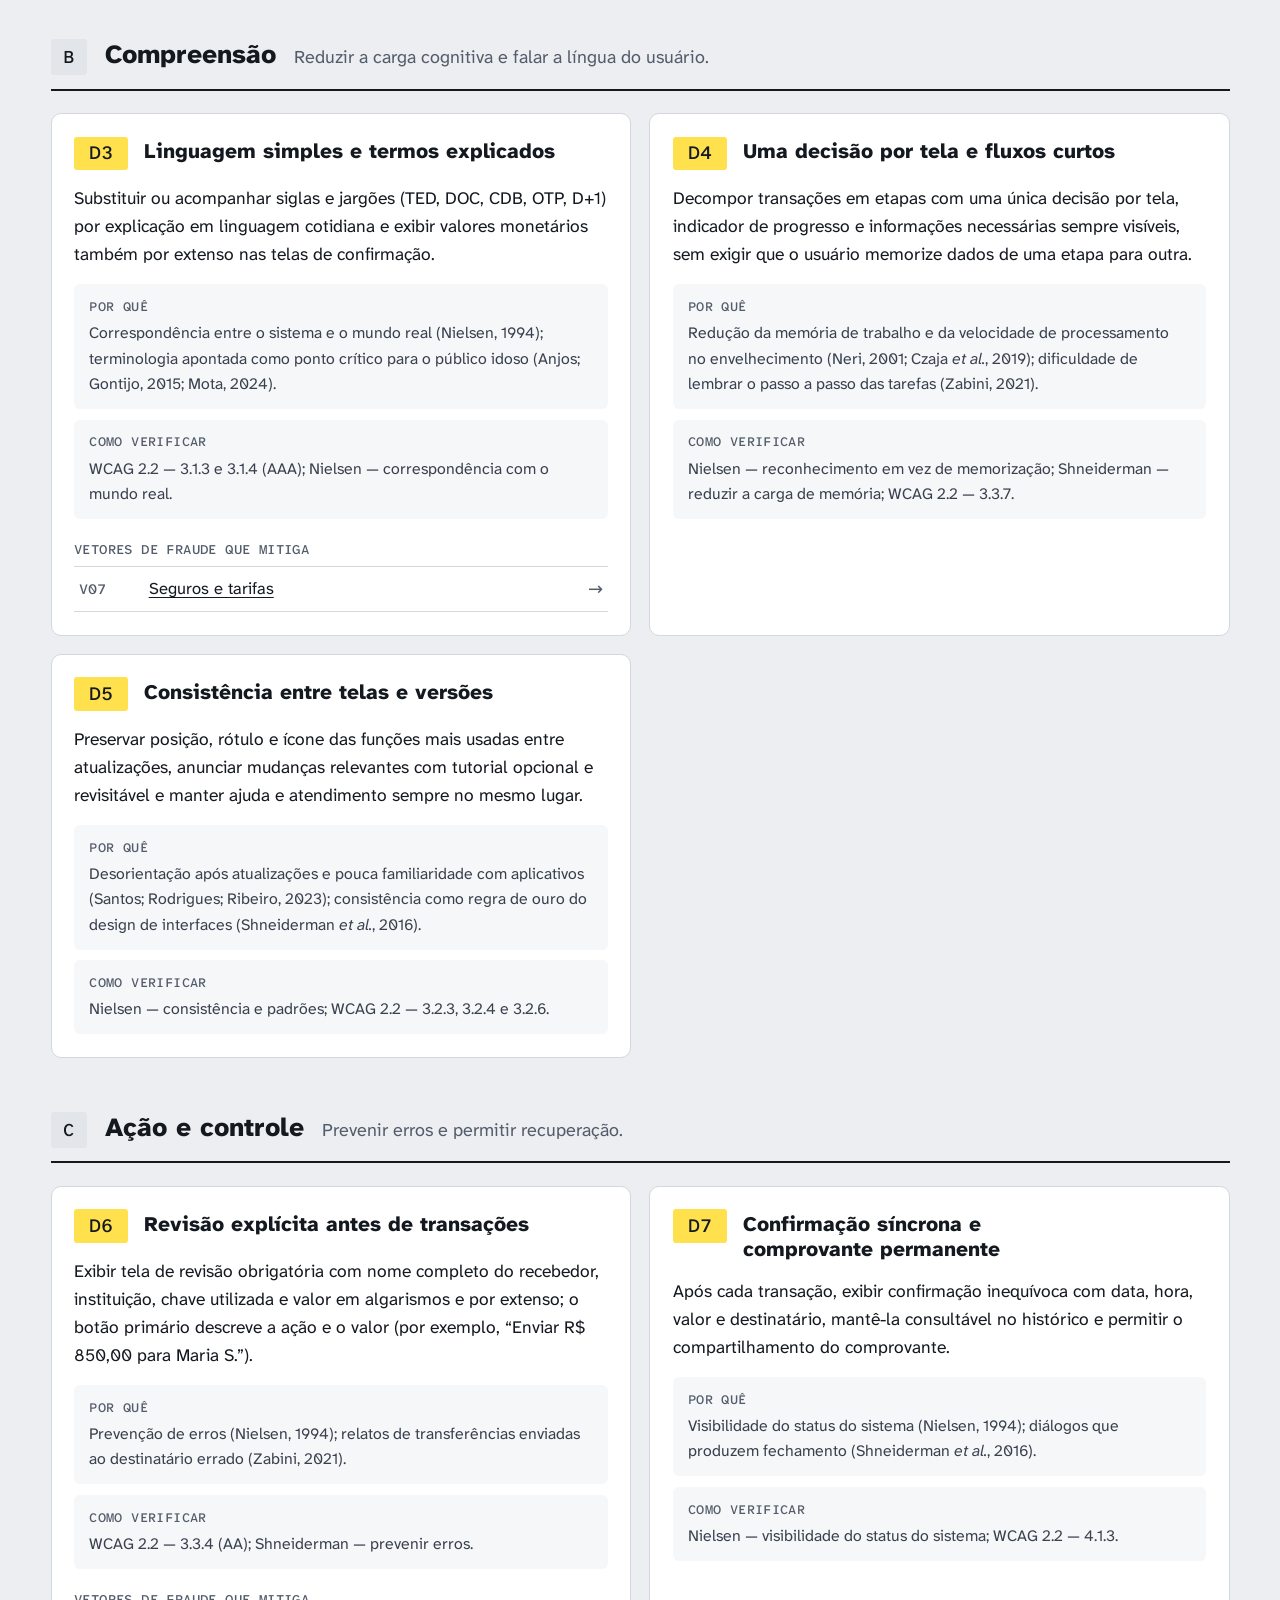
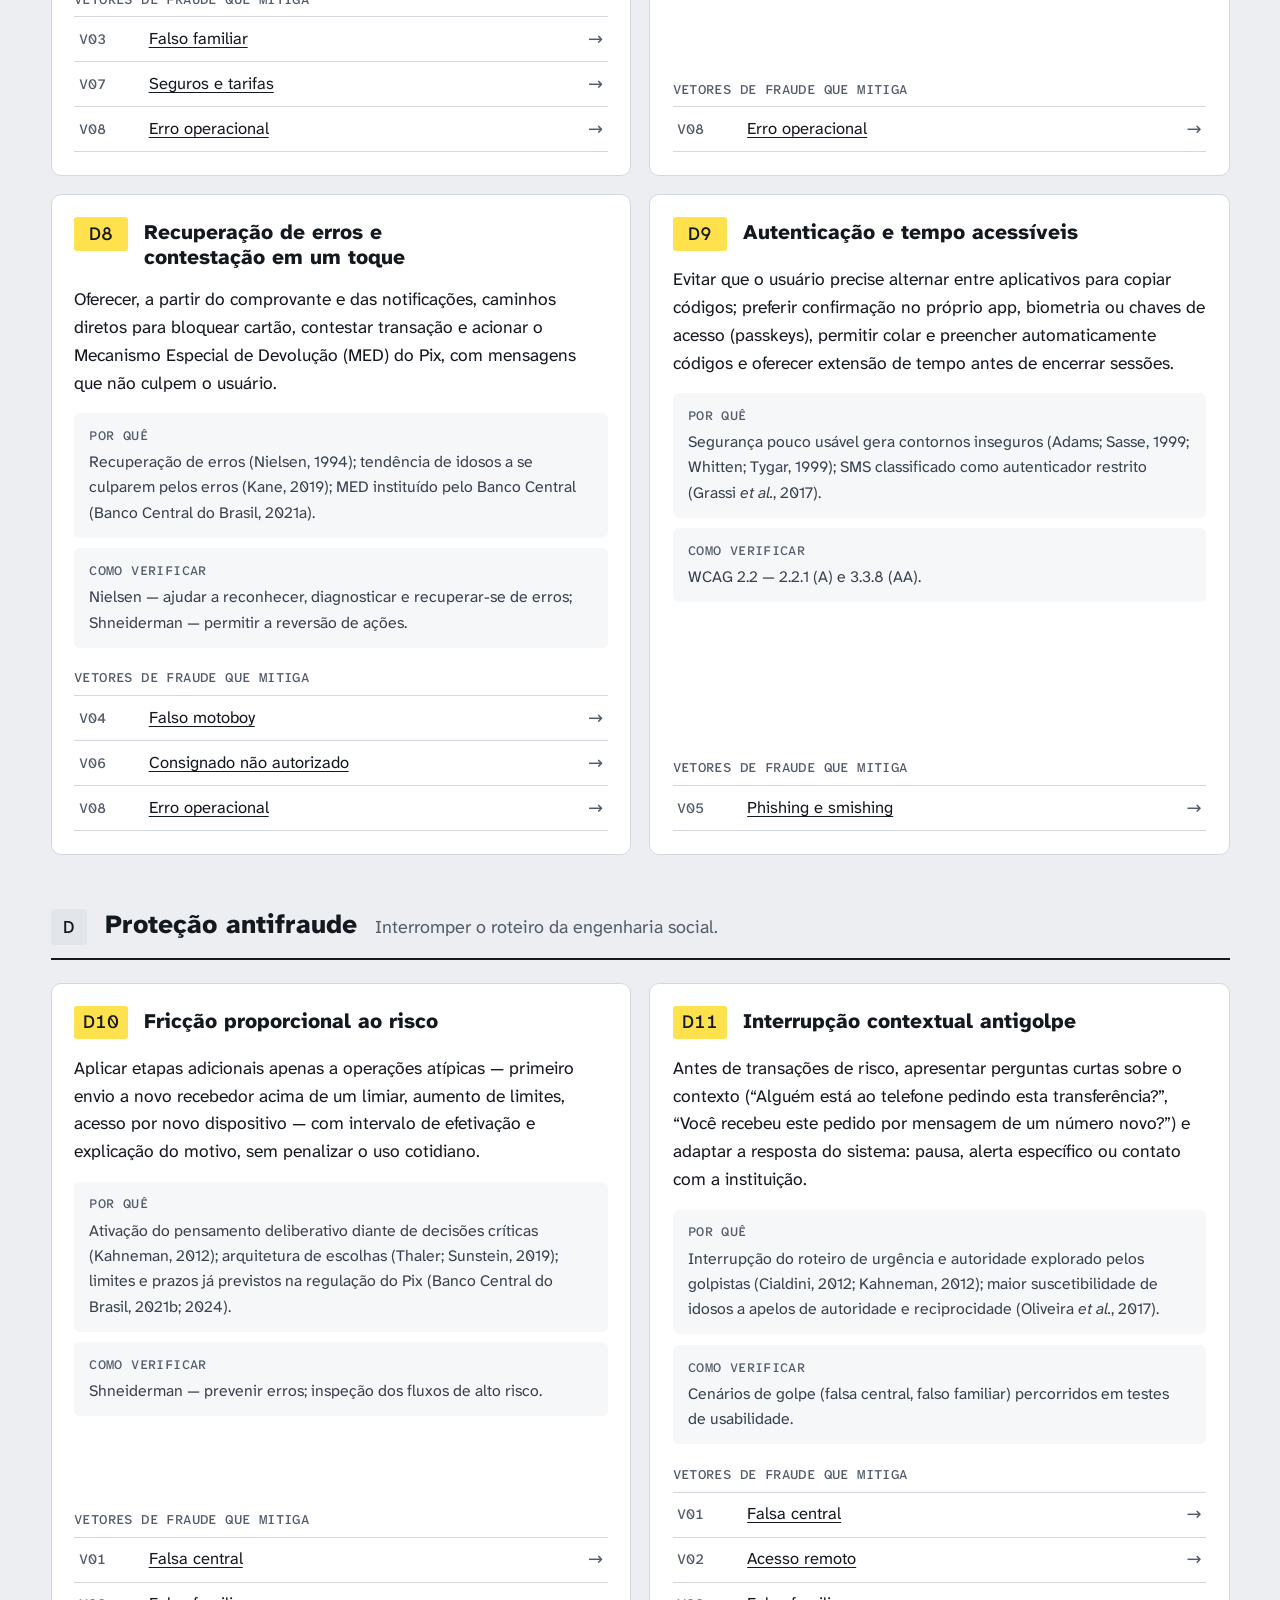
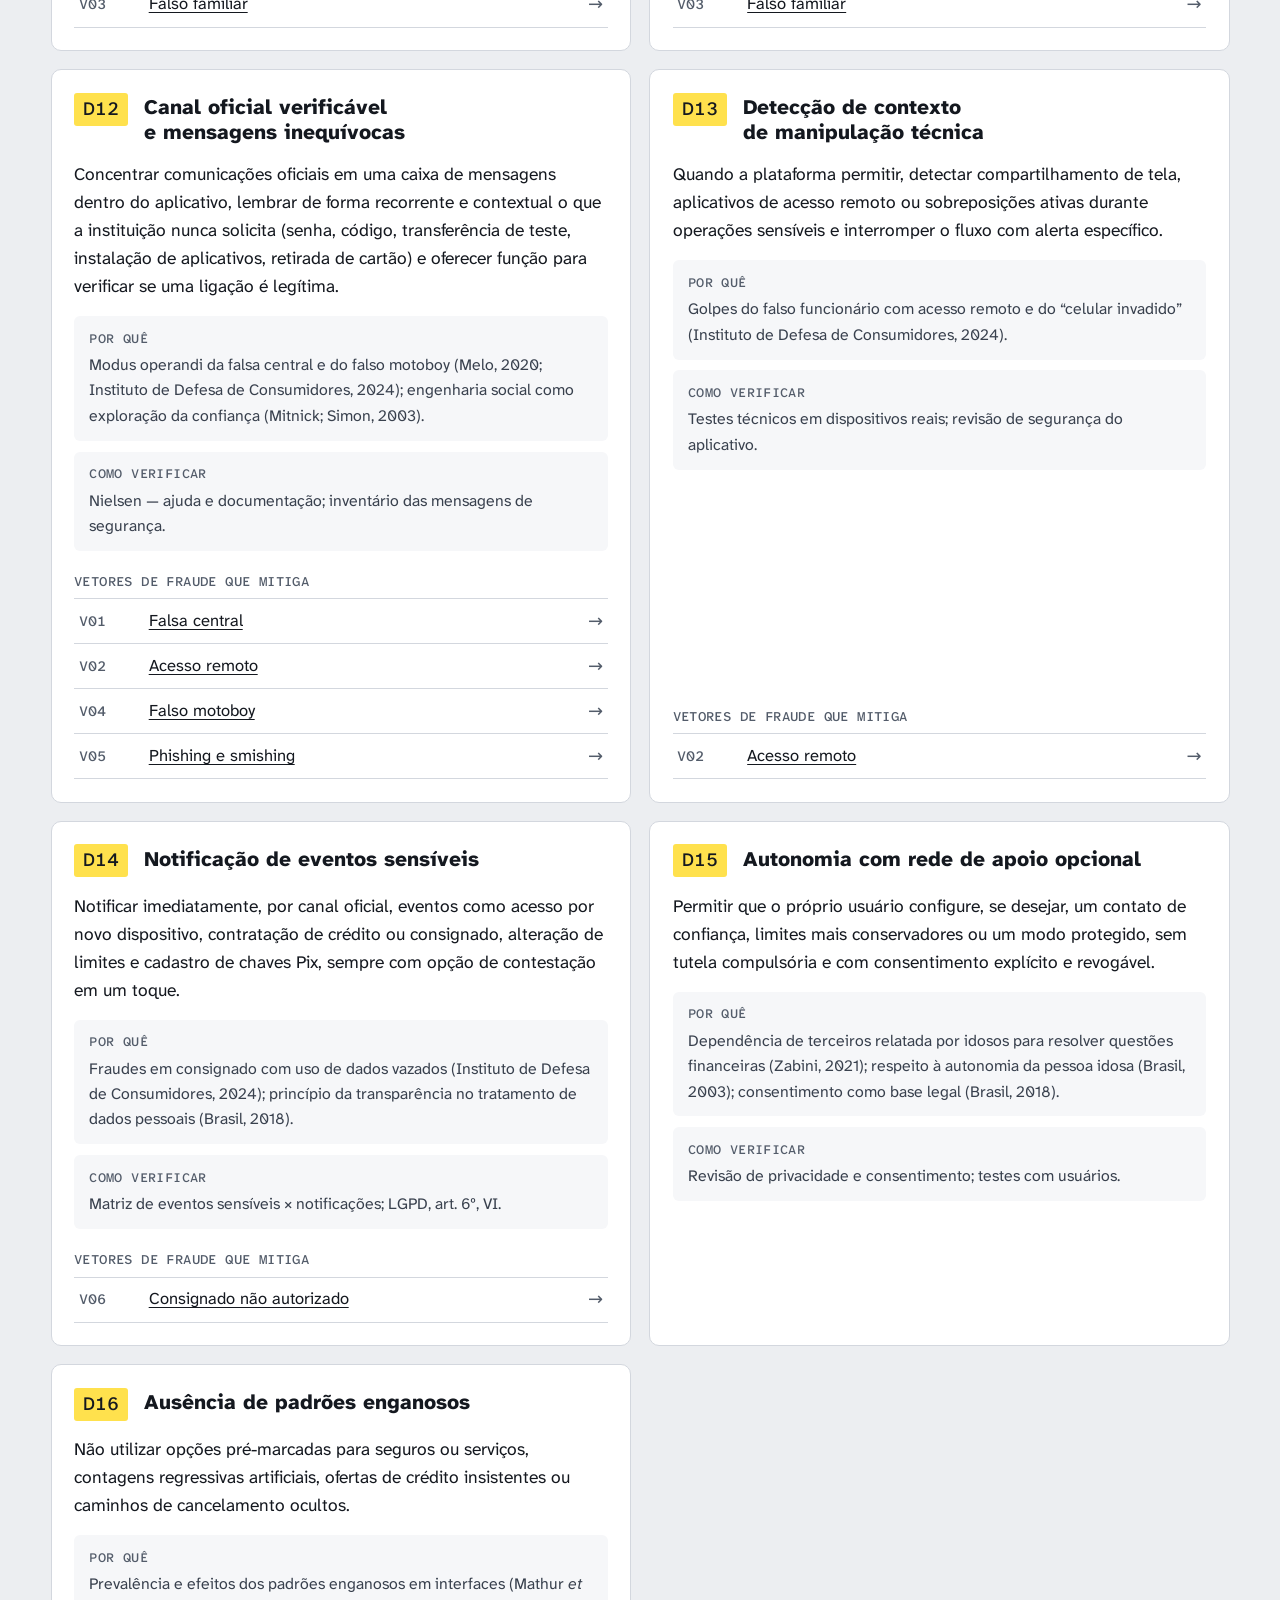
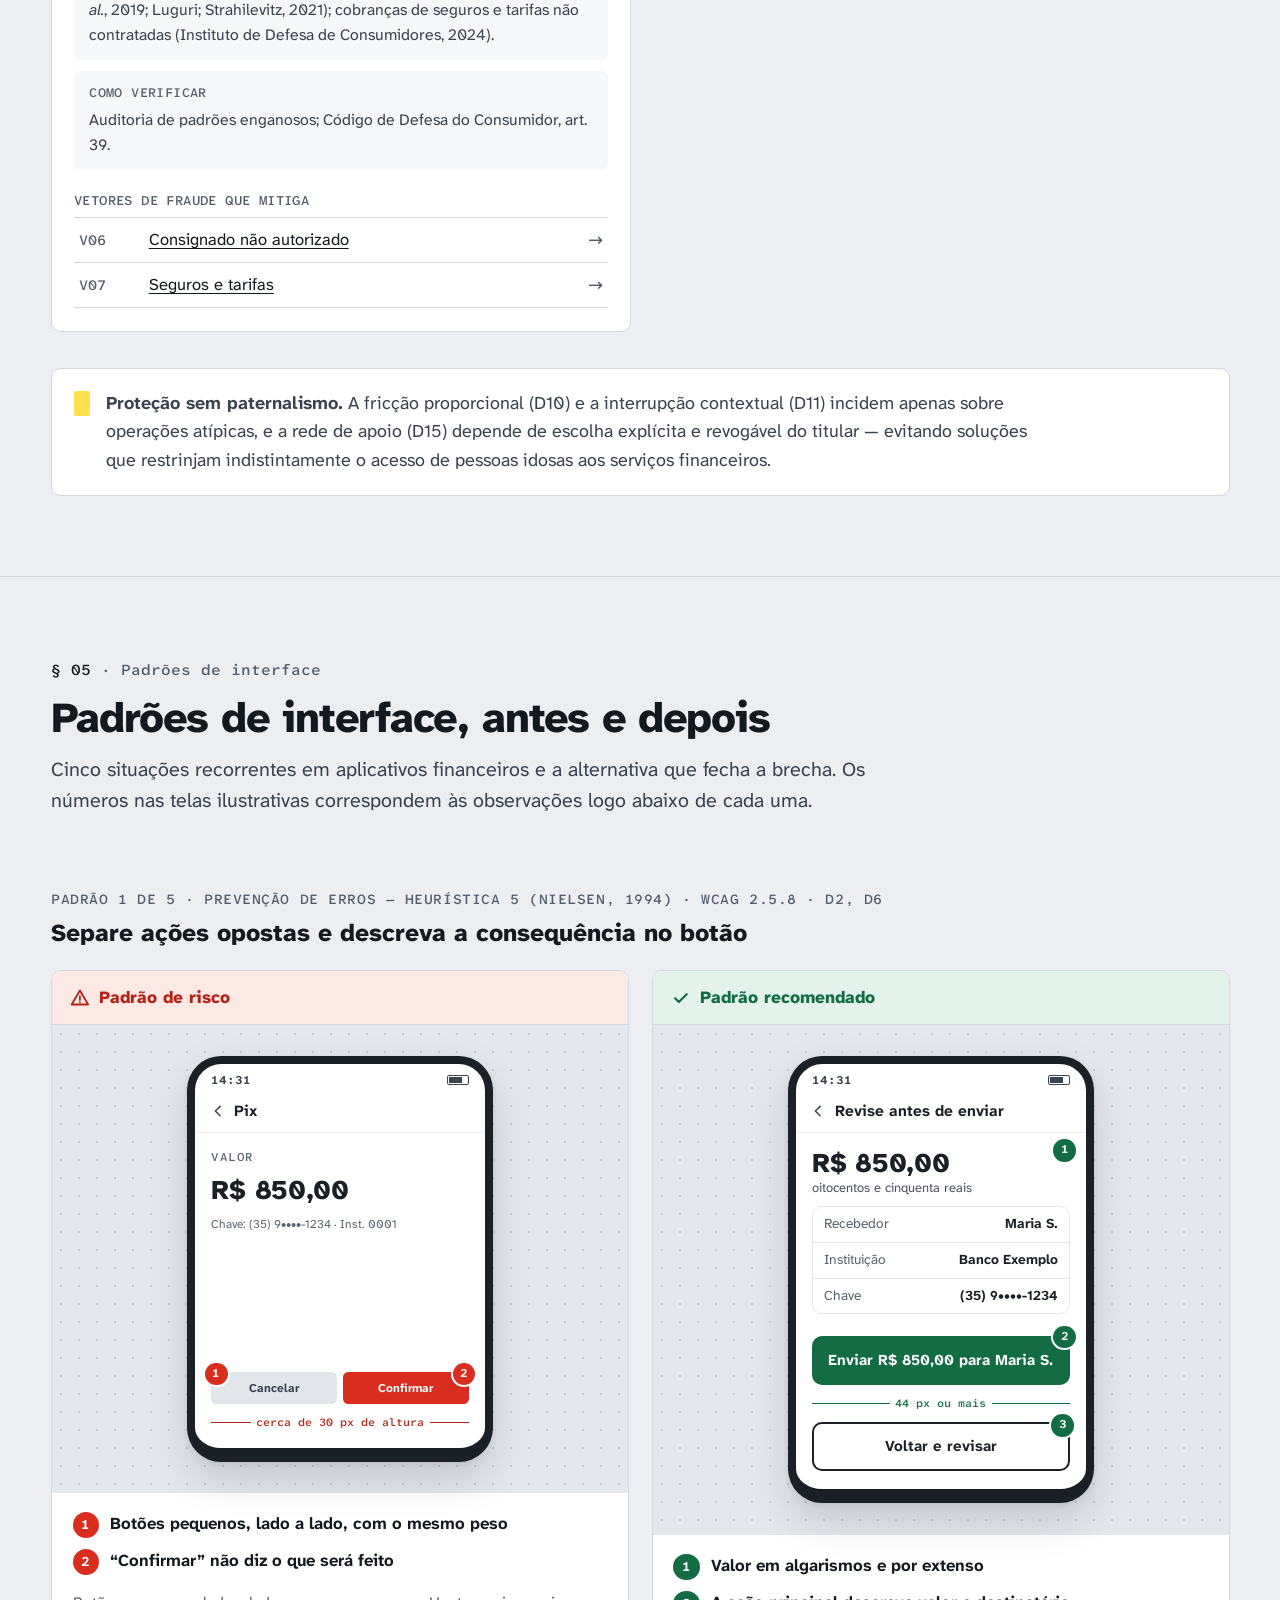
==== commit 46ed9a2e: "fix: Ajuste texto italico no bloco" ====
--- a/index.html
+++ b/index.html
@@ -35,9 +35,9 @@
 <link rel="preconnect" href="https://fonts.googleapis.com">
 <link rel="preconnect" href="https://fonts.gstatic.com" crossorigin>
 <link rel="stylesheet" href="https://fonts.googleapis.com/css2?family=Atkinson+Hyperlegible+Next:ital,wght@0,400;0,700;0,800;1,400&family=Atkinson+Hyperlegible+Mono:wght@500&display=swap">
-<link rel="stylesheet" href="/assets/css/styles.css?v=16">
-<script src="/assets/js/boot.js?v=16"></script>
-<script src="/assets/js/app.js?v=16" defer></script>
+<link rel="stylesheet" href="/assets/css/styles.css?v=17">
+<script src="/assets/js/boot.js?v=17"></script>
+<script src="/assets/js/app.js?v=17" defer></script>
 
 <script type="application/ld+json">
 {
--- a/assets/css/styles.css
+++ b/assets/css/styles.css
@@ -399,8 +399,8 @@
 .sys .s1 { background: var(--risk-bg); color: #7a1b12; }
 .sys .s2 { background: var(--ok-bg); color: #0f4d31; }
 .facts { list-style: none; display: grid; gap: .55rem; }
-.facts li { display: grid; grid-template-columns: .5rem 1fr; gap: .6rem; font-size: .92rem; color: var(--ink-2); }
-.facts li::before { content: ""; width: .5rem; height: .5rem; margin-top: .55rem; background: var(--ink); border-radius: 1px; }
+.facts li { position: relative; padding-left: 1.1rem; font-size: .92rem; color: var(--ink-2); }
+.facts li::before { content: ""; position: absolute; left: 0; top: .55em; width: .5rem; height: .5rem; background: var(--ink); border-radius: 1px; }
 
 .scam-grid { display: grid; gap: 1rem; }
 @container (min-width: 56rem) { .scam-grid { grid-template-columns: repeat(2, minmax(0, 1fr)); } }
@@ -653,8 +653,8 @@
 .eval span { font-size: .88rem; color: var(--band-muted); }
 .band p.small { color: var(--band-muted); }
 .future { list-style: none; display: grid; gap: .5rem; margin: .75rem 0 2rem; }
-.future li { display: grid; grid-template-columns: .5rem 1fr; gap: .7rem; font-size: .92rem; color: var(--band-fg); }
-.future li::before { content: ""; width: .5rem; height: .5rem; margin-top: .55rem; background: var(--mark); border-radius: 1px; }
+.future li { position: relative; padding-left: 1.2rem; font-size: .92rem; color: var(--band-fg); }
+.future li::before { content: ""; position: absolute; left: 0; top: .55em; width: .5rem; height: .5rem; background: var(--mark); border-radius: 1px; }
 .authors { display: grid; gap: .3rem; padding: 1rem 1.1rem; border-radius: var(--r-lg); background: rgba(255, 255, 255, .06); font-size: .92rem; color: var(--band-fg); }
 .authors strong { color: #fff; }
 .mt { margin-top: 2rem; }
